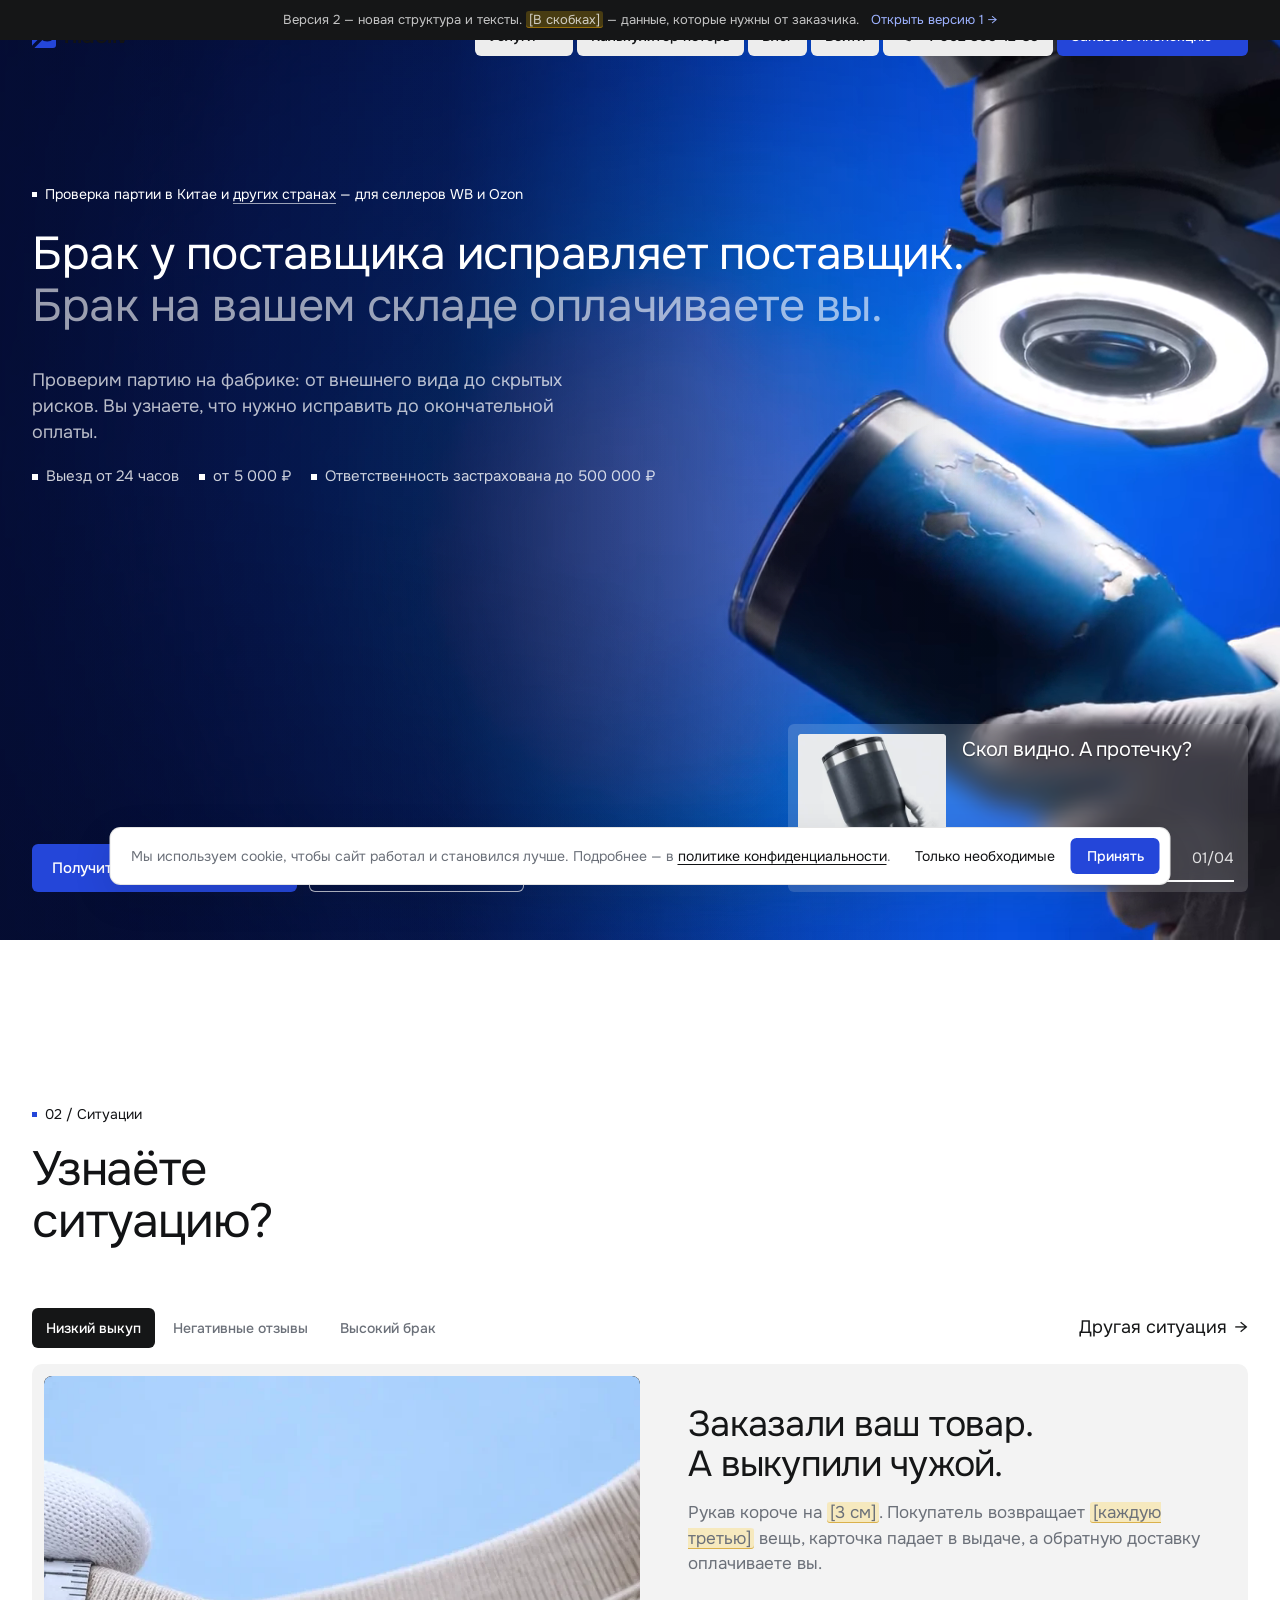
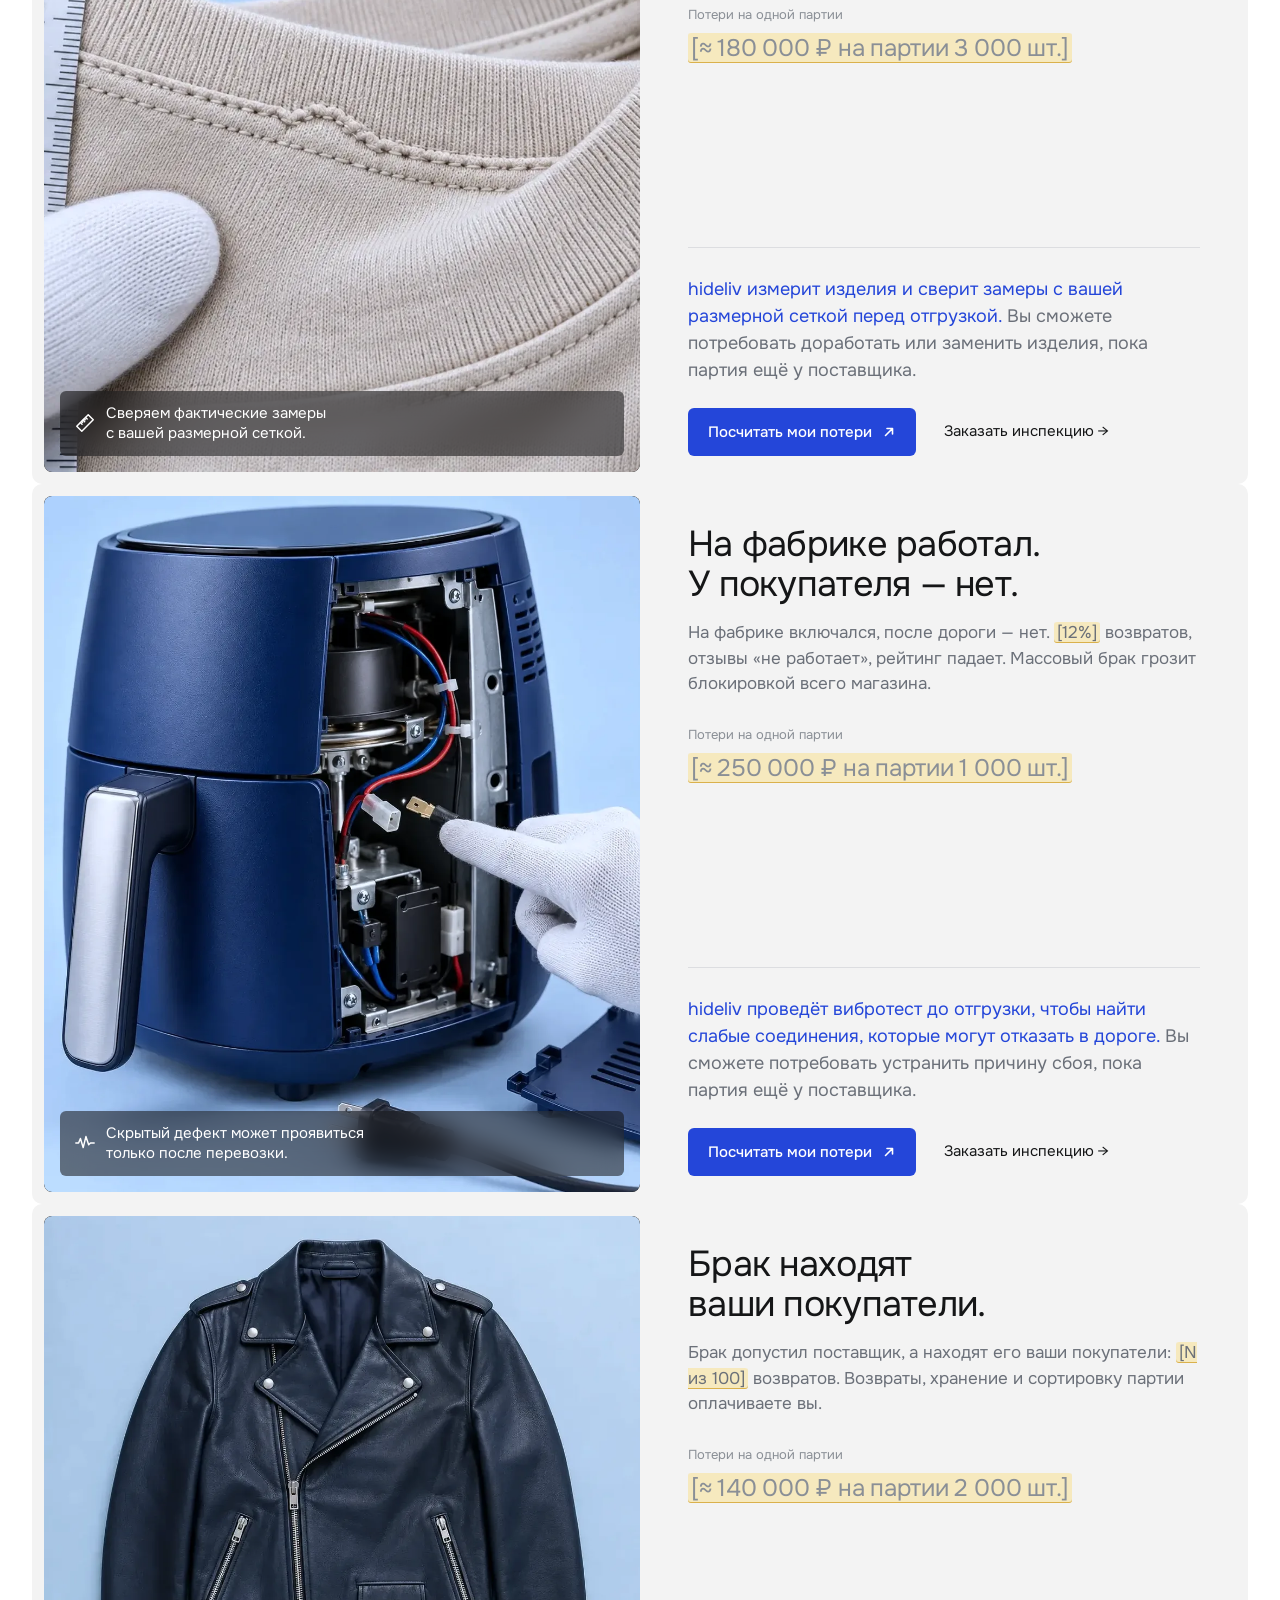
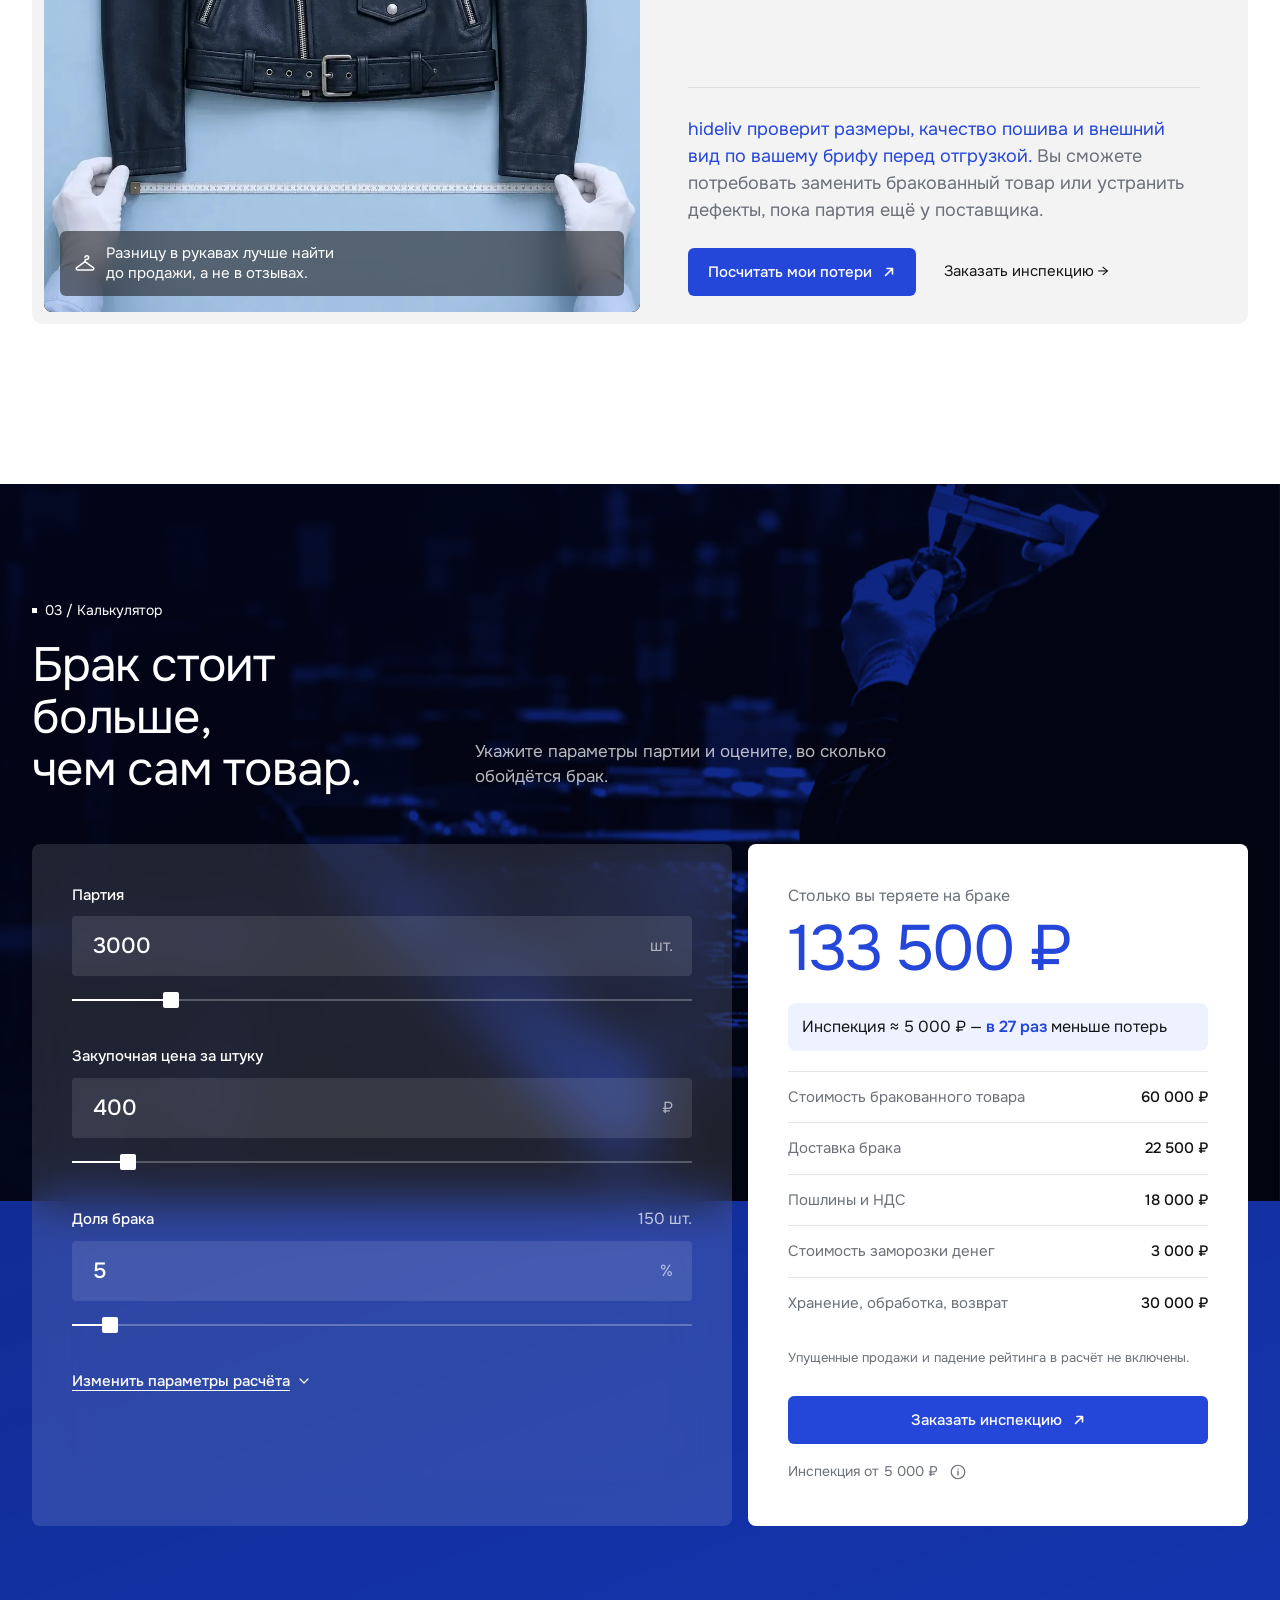
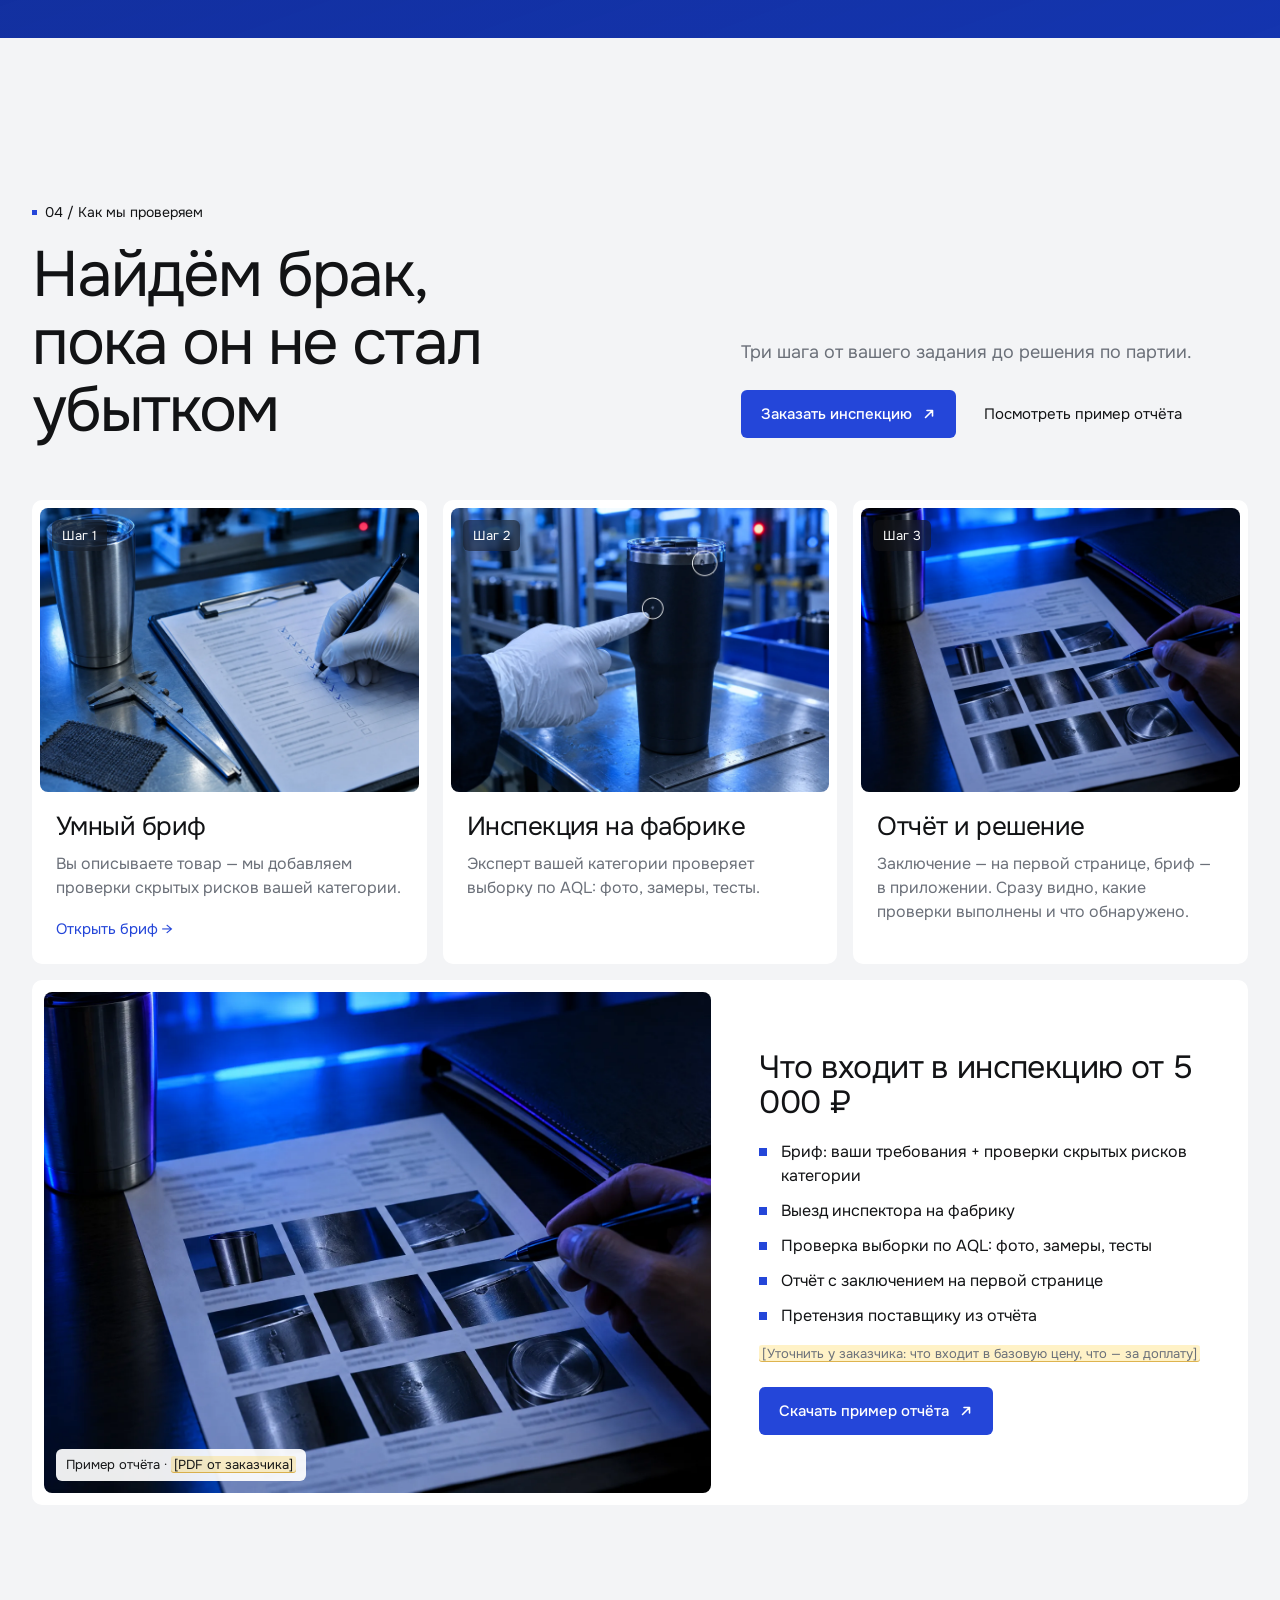
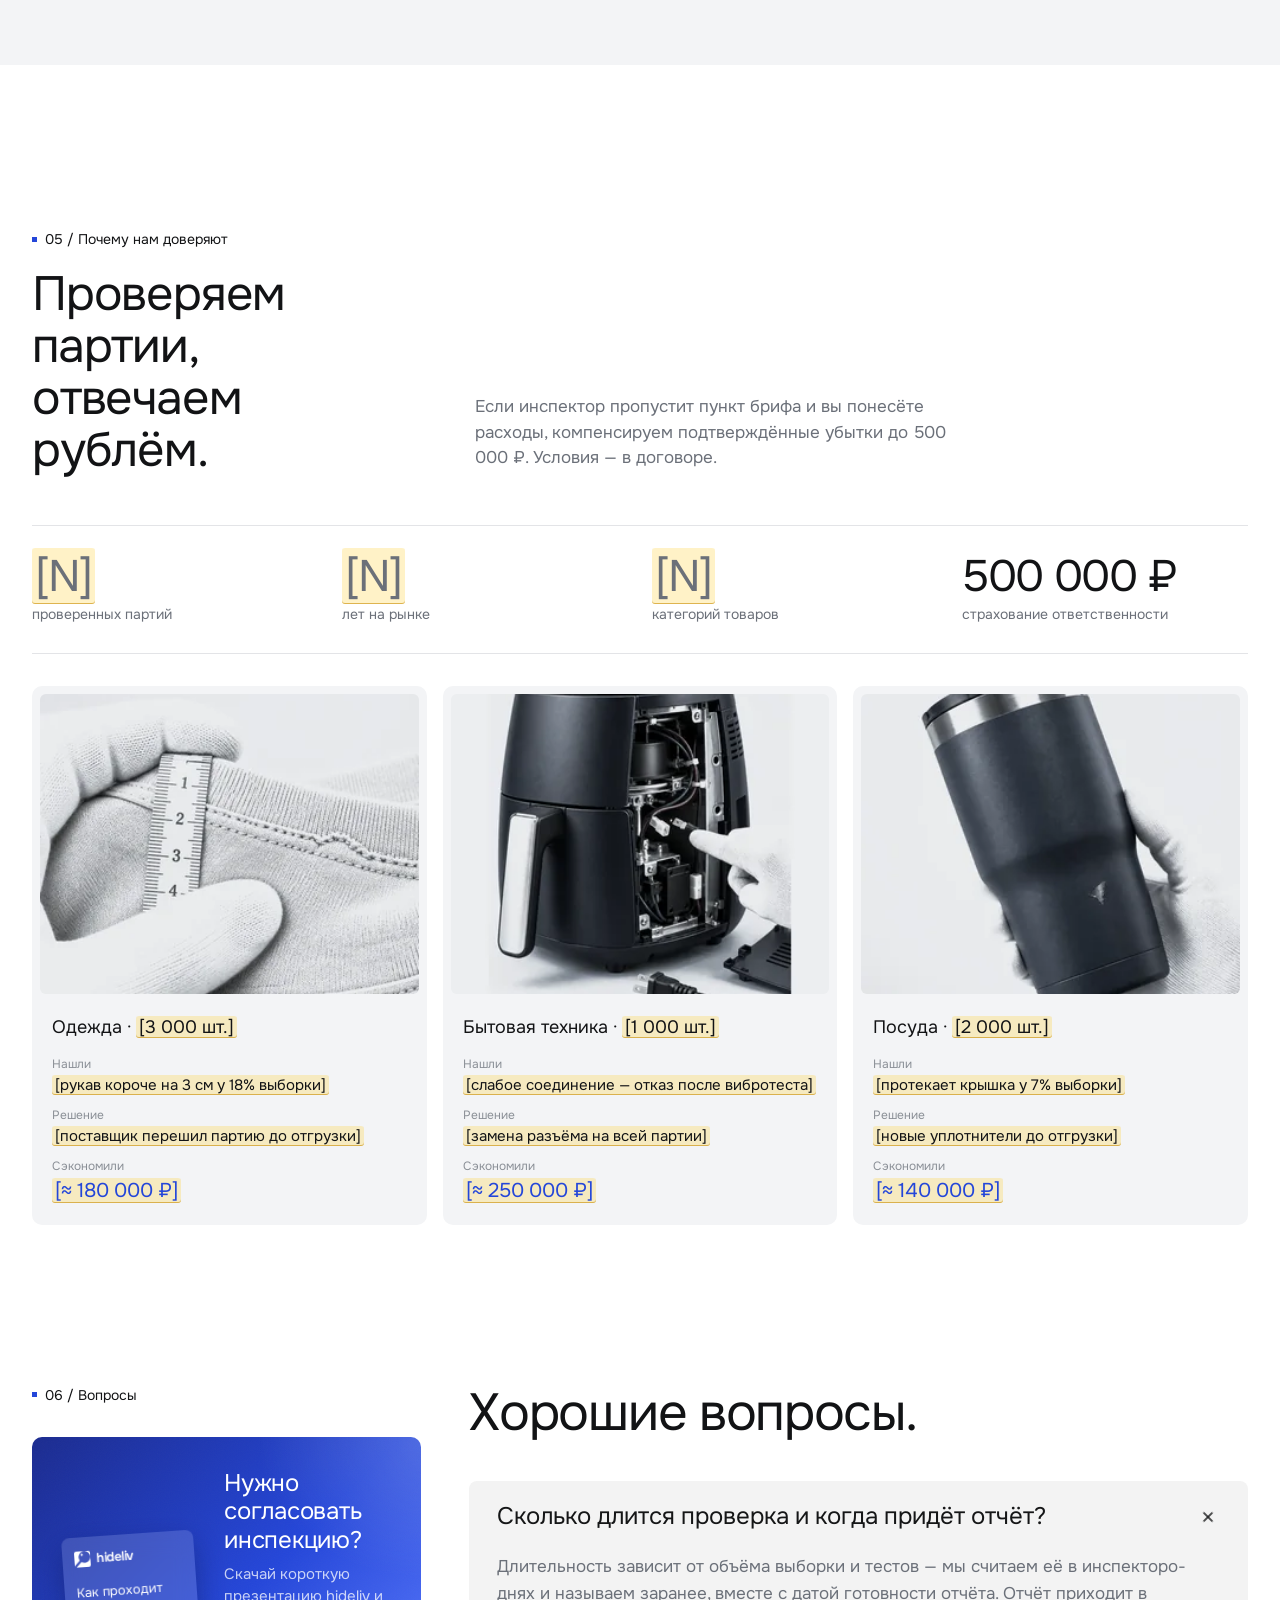
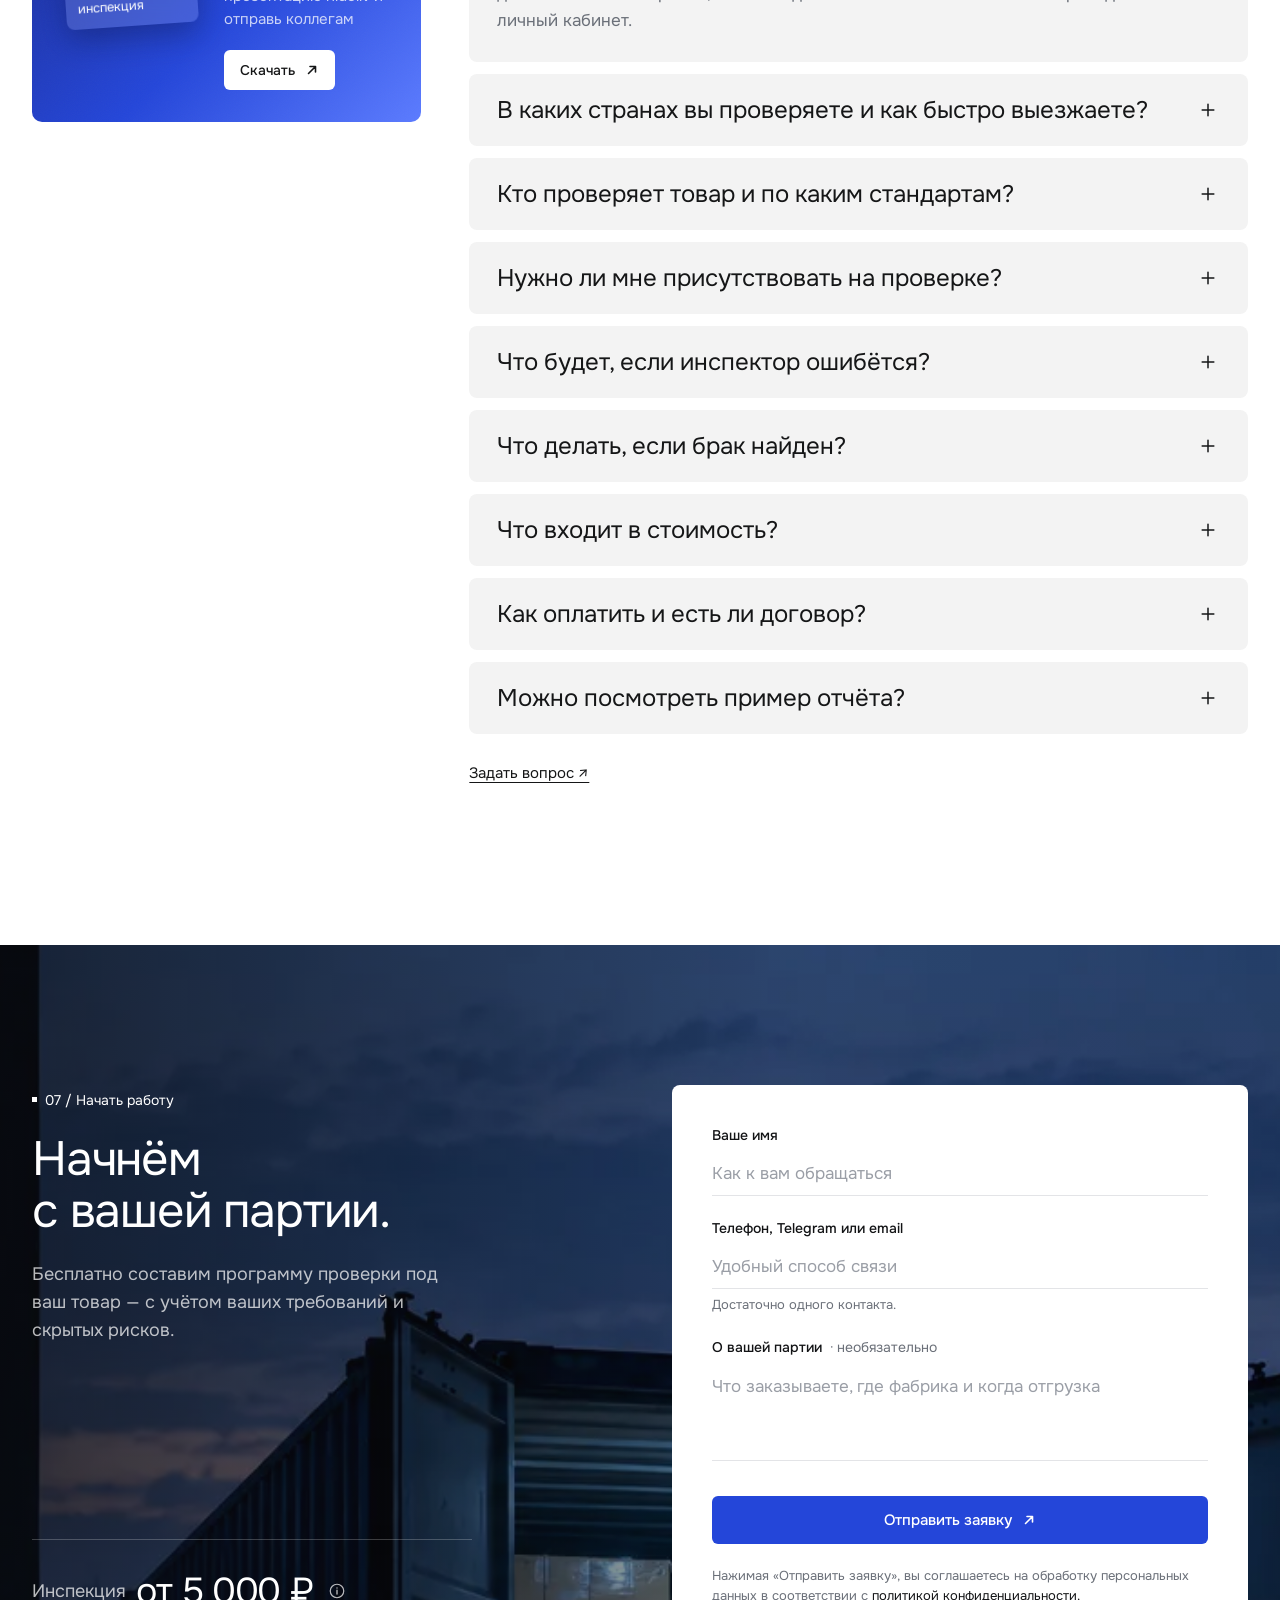
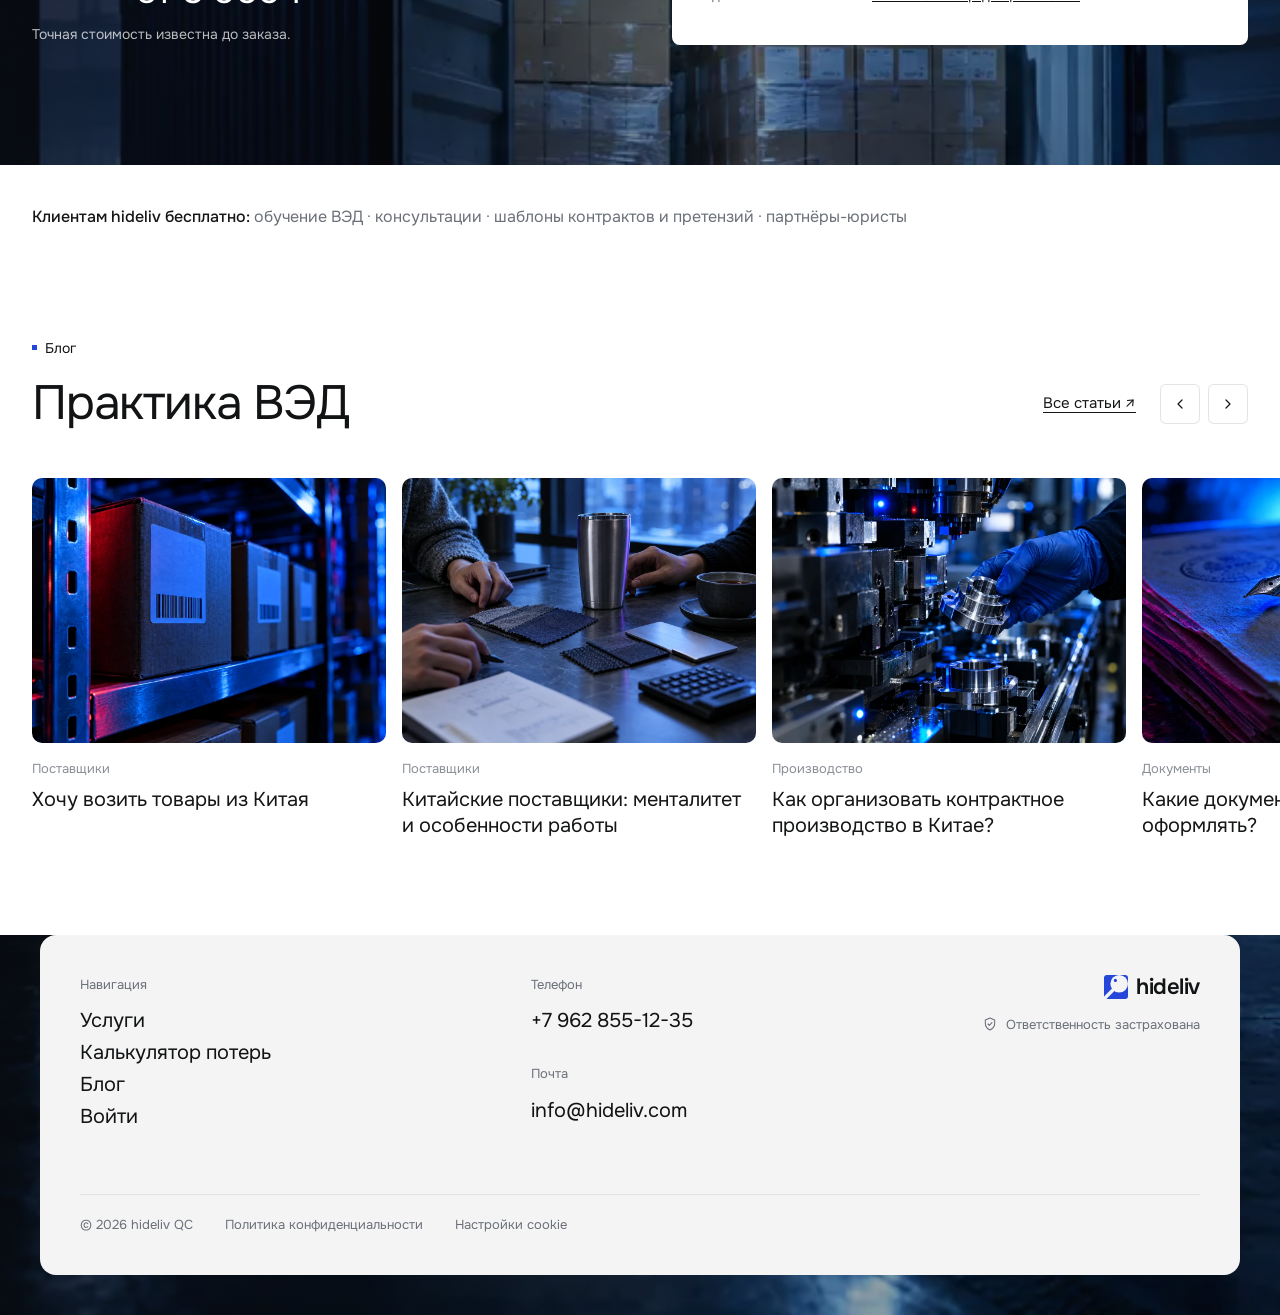
==== v2.html @ 9edb82df "v2: новая структура и тексты (прототип с заглушками под данные заказчика) Co-Authored-By: Claude Opu" ====
<!doctype html>
<html lang="ru">
<head>
<meta charset="utf-8">
<meta name="viewport" content="width=device-width, initial-scale=1">
<title>v2 · Инспекция товаров в Китае — контроль качества | hideliv qc</title>
<meta name="description" content="Проверим вашу партию у поставщика до отгрузки: качество товаров, фото и отчёт о результатах инспекции. Бесплатно составим программу проверки под ваш товар.">
<link rel="canonical" href="https://hideliv.com/qc">
<meta property="og:url" content="https://hideliv.com/qc">
<meta property="og:type" content="website">
<meta property="og:locale" content="ru_RU">
<meta property="og:site_name" content="hideliv qc">
<meta property="og:title" content="Инспекция товаров в Китае — контроль качества | hideliv qc">
<meta property="og:description" content="Проверим вашу партию у поставщика до отгрузки: качество товаров, фото и отчёт о результатах инспекции. Бесплатно составим программу проверки под ваш товар.">
<meta property="og:image" content="https://hideliv.com/qc/assets/img/hero-blue.webp">
<meta property="og:image:width" content="1920">
<meta property="og:image:height" content="1080">
<meta property="og:image:alt" content="Руки в нитриловых перчатках осматривают термостакан под стереомикроскопом с кольцевой подсветкой">
<meta name="robots" content="noindex,nofollow">
<meta name="twitter:card" content="summary_large_image">
<meta name="theme-color" content="#FFFFFF">
<link rel="icon" href="assets/favicon.svg" type="image/svg+xml">
<link rel="preconnect" href="https://fonts.googleapis.com">
<link rel="preconnect" href="https://fonts.gstatic.com" crossorigin>
<link href="https://fonts.googleapis.com/css2?family=Onest:wght@400;500;600;700&display=swap" rel="stylesheet">
<link rel="stylesheet" href="assets/style.css?v=37">
<script type="application/ld+json">
{
 "@context": "https://schema.org",
 "@graph": [
  {
   "@type": "Organization",
   "@id": "https://hideliv.com/#organization",
   "name": "hideliv",
   "url": "https://hideliv.com",
   "logo": "https://hideliv.com/qc/assets/img/logo.png",
   "telephone": "+7 962 855-12-35",
   "email": "info@hideliv.com"
  },
  {
   "@type": "Service",
   "@id": "https://hideliv.com/qc#service",
   "name": "Инспекция товаров в Китае и других странах",
   "serviceType": "Инспекция и контроль качества товаров",
   "url": "https://hideliv.com/qc",
   "provider": {
    "@id": "https://hideliv.com/#organization"
   },
   "areaServed": [
    {
     "@type": "Country",
     "name": "Китай"
    },
    {
     "@type": "Country",
     "name": "Индия"
    },
    {
     "@type": "Country",
     "name": "Таиланд"
    },
    {
     "@type": "Country",
     "name": "Вьетнам"
    },
    {
     "@type": "Country",
     "name": "Турция"
    },
    {
     "@type": "Country",
     "name": "Пакистан"
    },
    {
     "@type": "Country",
     "name": "Бангладеш"
    },
    {
     "@type": "Country",
     "name": "Узбекистан"
    },
    {
     "@type": "Country",
     "name": "Киргизия"
    },
    {
     "@type": "Country",
     "name": "Казахстан"
    },
    {
     "@type": "Country",
     "name": "Россия"
    },
    {
     "@type": "Country",
     "name": "Беларусь"
    }
   ],
   "offers": {
    "@type": "Offer",
    "price": "5000",
    "priceCurrency": "RUB",
    "description": "Инспекция от 5 000 ₽",
    "priceSpecification": {
     "@type": "PriceSpecification",
     "minPrice": 5000,
     "priceCurrency": "RUB"
    }
   },
   "hasOfferCatalog": {
    "@type": "OfferCatalog",
    "name": "Проверки по ситуациям",
    "itemListElement": [
     {
      "@type": "Offer",
      "itemOffered": {
       "@type": "Service",
       "name": "Проверка размеров одежды"
      }
     },
     {
      "@type": "Offer",
      "itemOffered": {
       "@type": "Service",
       "name": "Вибротест электроники"
      }
     },
     {
      "@type": "Offer",
      "itemOffered": {
       "@type": "Service",
       "name": "Проверка качества пошива и внешнего вида"
      }
     }
    ]
   }
  },
  {
   "@type": "FAQPage",
   "@id": "https://hideliv.com/qc#faq",
   "mainEntity": [
    {
     "@type": "Question",
     "name": "Сколько длится проверка и когда придёт отчёт?",
     "acceptedAnswer": {
      "@type": "Answer",
      "text": "Длительность зависит от объёма выборки и тестов — мы считаем её в инспекторо-днях и называем заранее, вместе с датой готовности отчёта. Отчёт приходит в личный кабинет."
     }
    },
    {
     "@type": "Question",
     "name": "В каких странах вы проверяете и как быстро выезжаете?",
     "acceptedAnswer": {
      "@type": "Answer",
      "text": "Китай, Индия, Таиланд и Вьетнам — выезд от 24 часов после заявки. Турция, Пакистан, Бангладеш, Узбекистан, Киргизия, Казахстан, Россия и Беларусь — от 72 часов. Более ранний выезд — по согласованию, другие страны — по запросу."
     }
    },
    {
     "@type": "Question",
     "name": "Кто проверяет товар и по каким стандартам?",
     "acceptedAnswer": {
      "@type": "Answer",
      "text": "Инспектор hideliv с опытом в вашей категории товара. Выборку считаем по ISO 2859-1 или ANSI/ASQ Z1.4 с согласованными уровнями AQL, а проверки берём из брифа, который составляем вместе с вами."
     }
    },
    {
     "@type": "Question",
     "name": "Нужно ли мне присутствовать на проверке?",
     "acceptedAnswer": {
      "@type": "Answer",
      "text": "Нет. Инспектор работает на фабрике от вашего имени, а вы получаете фото, замеры, результаты тестов и заключение в личном кабинете."
     }
    },
    {
     "@type": "Question",
     "name": "Что будет, если инспектор ошибётся?",
     "acceptedAnswer": {
      "@type": "Answer",
      "text": "Наша ответственность застрахована. Если инспектор пропустит пункт брифа и вы понесёте расходы, компенсируем подтверждённые убытки до 500 000 ₽. Условия — в договоре."
     }
    },
    {
     "@type": "Question",
     "name": "Что делать, если брак найден?",
     "acceptedAnswer": {
      "@type": "Answer",
      "text": "Сформировать претензию поставщику прямо из отчёта в личном кабинете и потребовать исправления до оплаты остатка. Если поставщик не идёт навстречу, порекомендуем представителя на фабрике или юриста."
     }
    }
   ]
  },
  {
   "@type": "BreadcrumbList",
   "itemListElement": [
    {
     "@type": "ListItem",
     "position": 1,
     "name": "Главная",
     "item": "https://hideliv.com/"
    },
    {
     "@type": "ListItem",
     "position": 2,
     "name": "Контроль качества",
     "item": "https://hideliv.com/qc"
    }
   ]
  }
 ]
}
</script>
<style>
.v2-bar{position:relative;z-index:60;padding:10px var(--gutter);background:#151617;color:rgba(255,255,255,.75);font-size:13px;text-align:center}
.v2-bar a{color:#9DB2FF;text-decoration:none;margin-left:8px;white-space:nowrap}
.ph{font-size:inherit!important;line-height:inherit;background:rgba(255,196,0,.22);box-shadow:inset 0 -1px 0 rgba(200,140,0,.6);border-radius:3px;padding:0 3px;color:inherit}
.hero-facts{display:flex;flex-wrap:wrap;gap:8px 20px;margin-top:20px;font-size:15px;color:rgba(255,255,255,.8)}
.hero-facts li{display:flex;align-items:center;gap:8px}
.hero-facts li::before{content:"";width:6px;height:6px;background:#fff}
.case-loss{display:flex;flex-direction:column;gap:6px;margin-bottom:8px}
.case-loss span{font-size:13px;color:#8A8F96}
.case-loss b{font-size:24px;font-weight:400;letter-spacing:-.01em;color:#C8322B}
.roi{margin:8px 0 4px;padding:12px 14px;border-radius:8px;background:#EEF2FF;font-size:16px;color:#151617}
.roi b{color:#2446D9;font-weight:600}
.report{display:grid;grid-template-columns:minmax(0,7fr) minmax(0,5fr);gap:48px;align-items:center;margin-top:16px;padding:12px;border-radius:10px;background:#fff}
.report-media{position:relative;aspect-ratio:4/3;border-radius:8px;overflow:hidden;background:#111}
.report-media img{width:100%;height:100%;object-fit:cover}
.report-media figcaption{position:absolute;left:12px;bottom:12px;padding:6px 10px;border-radius:6px;background:rgba(255,255,255,.92);font-size:13px;color:#151617}
.report-text{padding:24px 24px 24px 0}
.report-text h3{font-size:32px;line-height:1.1;font-weight:400;letter-spacing:-.02em;margin-bottom:20px}
.report-list{display:flex;flex-direction:column;gap:12px;margin-bottom:16px}
.report-list li{position:relative;padding-left:22px;font-size:16px;line-height:1.45}
.report-list li::before{content:"";position:absolute;left:0;top:8px;width:8px;height:8px;background:#2446D9}
.report-note{font-size:13px;color:#6B7079;margin-bottom:24px}
.trust-stats{display:grid;grid-template-columns:repeat(4,minmax(0,1fr));gap:24px;padding:28px 0;border-top:1px solid var(--line);border-bottom:1px solid var(--line);margin-bottom:32px}
.trust-stats div{display:flex;flex-direction:column;gap:6px}
.trust-stats b{font-size:44px;line-height:1;font-weight:400;letter-spacing:-.03em}
.trust-stats span{font-size:14px;color:#6B7079}
.trust-cases{display:grid;grid-template-columns:repeat(3,minmax(0,1fr));gap:16px}
.tcase{display:flex;flex-direction:column;gap:16px;padding:8px;border-radius:10px;background:#F3F4F6}
.tcase img{width:100%;aspect-ratio:16/10;object-fit:cover;border-radius:6px}
.tcase>div{padding:4px 12px 12px}
.tcase-prod{font-size:18px;margin-bottom:14px}
.tcase dl{display:flex;flex-direction:column;gap:10px}
.tcase dt{font-size:12px;color:#8A8F96;margin-bottom:2px}
.tcase dd{margin:0;font-size:15px;line-height:1.4}
.tcase dd.save{font-size:20px;color:#2446D9}
.ved-line{position:relative;z-index:1;padding:40px 0;background:#fff}
.start-wrap #screen-blog{position:relative;z-index:1;background:#fff;padding-top:64px;padding-bottom:96px}
.ved-line p{font-size:16px;color:#6B7079}
.ved-line strong{color:#151617;font-weight:500}
@media (max-width:960px){
  .report{grid-template-columns:1fr;gap:16px}
  .report-text{padding:4px 8px 12px}
  .report-text h3{font-size:24px}
  .trust-stats{grid-template-columns:repeat(2,minmax(0,1fr));gap:20px 16px}
  .trust-stats b{font-size:32px}
  .trust-cases{grid-template-columns:1fr}
  .tcase{flex-direction:row;align-items:flex-start}
  .tcase img{width:96px;aspect-ratio:1/1;flex:none}
  .tcase>div{padding:4px 4px 4px 0}
  .tcase-prod{font-size:16px;margin-bottom:10px}
  .hero-facts{font-size:13px;gap:6px 14px}
  .case-loss b{font-size:20px}
}
</style>
</head>
<body data-hero="blue">
<a class="skip" href="#main">К содержанию</a>

<svg width="0" height="0" style="position:absolute" aria-hidden="true">
  <symbol id="i-arrow" viewBox="0 0 24 24"><path d="M7 17 17 7M9 7h8v8" fill="none" stroke="currentColor" stroke-width="1.8" stroke-linecap="round" stroke-linejoin="round"/></symbol>
  <symbol id="i-right" viewBox="0 0 24 24"><path d="M4 12h15m-5-5 5 5-5 5" fill="none" stroke="currentColor" stroke-width="1.8" stroke-linecap="round" stroke-linejoin="round"/></symbol>
  <symbol id="i-chev" viewBox="0 0 24 24"><path d="m6 9 6 6 6-6" fill="none" stroke="currentColor" stroke-width="1.8" stroke-linecap="round" stroke-linejoin="round"/></symbol>
  <symbol id="i-prev" viewBox="0 0 24 24"><path d="m15 6-6 6 6 6" fill="none" stroke="currentColor" stroke-width="1.8" stroke-linecap="round" stroke-linejoin="round"/></symbol>
  <symbol id="i-next" viewBox="0 0 24 24"><path d="m9 6 6 6-6 6" fill="none" stroke="currentColor" stroke-width="1.8" stroke-linecap="round" stroke-linejoin="round"/></symbol>
  <symbol id="i-plus" viewBox="0 0 24 24"><path d="M12 5v14M5 12h14" fill="none" stroke="currentColor" stroke-width="1.8" stroke-linecap="round"/></symbol>
  <symbol id="i-close" viewBox="0 0 24 24"><path d="M6 6l12 12M18 6 6 18" fill="none" stroke="currentColor" stroke-width="1.8" stroke-linecap="round"/></symbol>
  <symbol id="i-down" viewBox="0 0 24 24"><path d="M12 4v11m-5-5 5 5 5-5M5 20h14" fill="none" stroke="currentColor" stroke-width="1.8" stroke-linecap="round" stroke-linejoin="round"/></symbol>
  <symbol id="i-shield" viewBox="0 0 24 24"><path d="M12 3 5 6v5c0 4.5 3 8.3 7 10 4-1.7 7-5.5 7-10V6l-7-3Z" fill="none" stroke="currentColor" stroke-width="1.6" stroke-linejoin="round"/><path d="m9 12 2 2 4-4" fill="none" stroke="currentColor" stroke-width="1.6" stroke-linecap="round" stroke-linejoin="round"/></symbol>
  <symbol id="i-info" viewBox="0 0 24 24"><circle cx="12" cy="12" r="9" fill="none" stroke="currentColor" stroke-width="1.6"/><path d="M12 11v5M12 8h.01" fill="none" stroke="currentColor" stroke-width="1.8" stroke-linecap="round"/></symbol>
  <symbol id="i-check" viewBox="0 0 24 24"><path d="m5 12.5 4.5 4.5L19 7.5" fill="none" stroke="currentColor" stroke-width="2" stroke-linecap="round" stroke-linejoin="round"/></symbol>
  <symbol id="i-phone" viewBox="0 0 24 24"><path d="M6.6 3.5 9 3l1.7 4-1.9 1.4a12 12 0 0 0 6.8 6.8L17 13.3l4 1.7-.5 2.4a2 2 0 0 1-2 1.6A15.5 15.5 0 0 1 5 5.5a2 2 0 0 1 1.6-2Z" fill="none" stroke="currentColor" stroke-width="1.6" stroke-linejoin="round"/></symbol>
  <symbol id="i-menu" viewBox="0 0 24 24"><path d="M4 8h16M4 16h16" fill="none" stroke="currentColor" stroke-width="1.8" stroke-linecap="round"/></symbol>
</svg>

<div class="v2-bar">Версия 2 — новая структура и тексты. <span class="ph">[В скобках]</span> — данные, которые нужны от заказчика. <a href="./">Открыть версию 1 →</a></div>
<header class="header" id="top">
  <div class="header-row">
    <div class="seg-brand">
      <a class="logo" href="#main" aria-label="hideliv QC, в начало"><svg class="logo-mark" viewBox="0 0 24 24" aria-hidden="true"><defs><mask id="lm1" maskUnits="userSpaceOnUse" x="0" y="0" width="24" height="24"><rect width="24" height="24" fill="#fff"/><circle cx="15.2" cy="8.8" r="8.8" fill="#000"/><path d="M16.4 10 14 7.6 -2.2 23.8 .2 26.2Z" fill="#000"/><circle cx="11.4" cy="5.4" r="1.6" fill="#fff"/></mask></defs><rect width="24" height="24" rx="3" fill="currentColor" mask="url(#lm1)"/></svg><span class="logo-word">hideliv</span></a>
    </div>

    <nav class="nav" aria-label="Главная навигация" id="site-navigation">
      <div class="nav-services">
        <button class="seg seg-ghost services-trigger" id="services-trigger" aria-expanded="false" aria-controls="services-panel">Услуги <svg class="ico chev"><use href="#i-chev"/></svg></button>
        <div class="services-panel" id="services-panel" hidden><a class="svc" href="#"><span class="svc-name">Проверка поставщика онлайн</span><i aria-hidden="true"></i></a><a class="svc" href="#"><span class="svc-name">Выездная проверка поставщика</span><i aria-hidden="true"></i></a><a class="svc" href="#"><span class="svc-name">Тестирование образцов на нашем складе</span><i aria-hidden="true"></i></a><a class="svc" href="#"><span class="svc-name">Инспекция во время производства</span><i aria-hidden="true"></i></a><a class="svc" href="#"><span class="svc-name">Контроль производства</span><i aria-hidden="true"></i></a><a class="svc" href="#"><span class="svc-name">Инспекция готового товара<small>Чаще всего заказывают</small></span><i aria-hidden="true"></i></a><a class="svc" href="#"><span class="svc-name">Контроль погрузки</span><i aria-hidden="true"></i></a></div>
      </div>
      <a class="seg seg-ghost" href="#screen-03">Калькулятор потерь</a>
      <a class="seg seg-ghost" href="https://hideliv.com/blog">Блог</a>
      <a class="seg seg-ghost" href="https://app.hideliv.com/login" data-open-dialog="account">Войти</a>
    </nav>

    <a class="seg seg-ghost seg-phone" href="tel:+79628551235"><svg class="ico"><use href="#i-phone"/></svg>+7 962 855-12-35</a>
    <button class="seg seg-dark header-cta" data-lead="inspection">Заказать инспекцию <svg class="ico"><use href="#i-arrow"/></svg></button>
    <button class="seg seg-ghost burger" aria-label="Открыть меню" aria-expanded="false" aria-controls="mobile-menu"><svg class="ico"><use href="#i-menu"/></svg></button>
  </div>

  <div class="mobile-menu" id="mobile-menu" hidden>
    <div class="container">
      <details class="m-services">
        <summary>Услуги <svg class="ico chev"><use href="#i-chev"/></svg></summary>
        <div class="m-svc"><a class="svc" href="#"><span class="svc-name">Проверка поставщика онлайн</span><i aria-hidden="true"></i></a><a class="svc" href="#"><span class="svc-name">Выездная проверка поставщика</span><i aria-hidden="true"></i></a><a class="svc" href="#"><span class="svc-name">Тестирование образцов на нашем складе</span><i aria-hidden="true"></i></a><a class="svc" href="#"><span class="svc-name">Инспекция во время производства</span><i aria-hidden="true"></i></a><a class="svc" href="#"><span class="svc-name">Контроль производства</span><i aria-hidden="true"></i></a><a class="svc" href="#"><span class="svc-name">Инспекция готового товара<small>Чаще всего заказывают</small></span><i aria-hidden="true"></i></a><a class="svc" href="#"><span class="svc-name">Контроль погрузки</span><i aria-hidden="true"></i></a></div>
      </details>
      <a class="m-link" href="#screen-03">Калькулятор потерь</a>
      <a class="m-link" href="https://hideliv.com/blog">Блог</a>
      <a class="m-link" href="https://app.hideliv.com/login" data-open-dialog="account">Войти</a>
      <button class="btn btn-blue btn-block" data-lead="inspection">Заказать инспекцию</button>
    </div>
  </div>
</header>

<main id="main">

<!-- 01 -->
<section class="hero" id="screen-01" data-header="dark" aria-labelledby="page-title">
  <div class="hero-bg" aria-hidden="true">
    <div class="hero-shade"></div>
    <img class="hero-still is-active" src="assets/img/hero-blue.webp" alt="Руки в нитриловых перчатках осматривают термостакан под стереомикроскопом с кольцевой подсветкой" width="1920" height="1080" fetchpriority="high">
    <video class="hero-video" muted loop playsinline preload="none" poster="assets/video/hero-blue-poster.jpg" aria-label="Руки в перчатках поворачивают термостакан под кольцевой подсветкой микроскопа" data-theme="blue">
      <source data-src="assets/video/hero-blue.webm" type="video/webm">
      <source data-src="assets/video/hero-blue.mp4" type="video/mp4">
    </video>
    <video class="hero-video" muted loop playsinline preload="none" poster="assets/video/hero-woman-poster.jpg" aria-label="Инспектор осматривает стальной термостакан под лампой-лупой" data-theme="blue">
      <source data-src="assets/video/hero-woman.webm" type="video/webm">
      <source data-src="assets/video/hero-woman.mp4" type="video/mp4">
    </video>
  </div>
  <div class="container hero-inner">
    <div class="hero-text">
      <h1 class="tag tag-invert" id="page-title" data-reveal><i></i><span>Проверка партии в Китае и <button class="link-dotted" data-open-dialog="countries">других странах</button> — для селлеров WB и Ozon</span></h1>
      <p class="hero-title" id="hero-title" role="presentation" data-reveal style="--d:.06s">Брак у поставщика исправляет поставщик.<br><span class="hero-accent">Брак на вашем складе оплачиваете вы.</span></p>
      <p class="lead" data-reveal style="--d:.12s">Проверим партию на фабрике: от внешнего вида до скрытых рисков. Вы узнаете, что нужно исправить до окончательной оплаты.</p>
      <ul class="hero-facts" data-reveal style="--d:.15s"><li>Выезд от 24 часов</li><li>от 5 000 ₽</li><li>Ответственность застрахована до 500 000 ₽</li></ul>

    </div>
    <div class="hero-bottom">
      <div class="actions hero-actions" data-reveal style="--d:.18s">
        <button class="btn btn-blue" data-lead="inspection">Получить бесплатный бриф</button>
        <button class="btn btn-glass" data-lead="inspection">Заказать инспекцию</button>
      </div>
    <div class="hero-slider" role="region" aria-roledescription="карусель" aria-label="Примеры проверок" data-reveal style="--d:.3s">
      <div class="hs-media">
        <img class="hs-img is-active" src="assets/img/slide-chip.webp" alt="Скол покрытия на термостакане при инспекции партии" width="300" height="300">
        <img class="hs-img" src="assets/img/slide-apparel.webp" alt="Замер ткани сантиметровой лентой при инспекции одежды" width="300" height="300" loading="lazy">
        <img class="hs-img" src="assets/img/slide-airfryer.webp" alt="Проверка аэрогриля перед отгрузкой: скрытый дефект соединения" width="300" height="300" loading="lazy">
        <img class="hs-img" src="assets/img/slide-jacket.webp" alt="Проверка куртки по размерной сетке перед отгрузкой" width="300" height="300" loading="lazy">
      </div>
      <div class="hs-body" aria-live="polite">
        <div class="hs-slide is-active"><p class="hs-title">Скол видно. А протечку?</p><a class="hs-link" href="#screen-04" data-open-dialog="brief-dialog">Что добавим в бриф термостакана ▸</a></div>
        <div class="hs-slide" hidden><p class="hs-title">Заказали ваш товар.<br>А выкупили чужой.</p><a class="hs-link" href="#screen-02" data-goto-case="0" aria-label="Подробнее о ситуации «Низкий выкуп»">Подробнее ▸</a></div>
        <div class="hs-slide" hidden><p class="hs-title">На фабрике работал.<br>У покупателя — нет.</p><a class="hs-link" href="#screen-02" data-goto-case="1" aria-label="Подробнее о ситуации «Негативные отзывы»">Подробнее ▸</a></div>
        <div class="hs-slide" hidden><p class="hs-title">Брак находят<br>ваши покупатели.</p><a class="hs-link" href="#screen-02" data-goto-case="2" aria-label="Подробнее о ситуации «Высокий брак»">Подробнее ▸</a></div>
        <button class="hs-count" type="button" aria-label="Следующий пример"><span data-hs-cur>01</span>/04</button>
        <span class="hs-progress" aria-hidden="true"><i></i></span>
      </div>
    </div>
    </div>
  </div>
</section>

<section class="facts" aria-label="Коротко о hideliv qc" hidden>
  <div class="container">
    <div class="facts-grid" data-reveal>
      <div class="fact"><p class="fact-num"><span data-count="24">24</span><span class="rub"> ч</span></p><p class="fact-cap">Выезд: Китай, Индия, Таиланд и Вьетнам</p></div>
      <div class="fact"><p class="fact-num"><span data-count="72">72</span><span class="rub"> ч</span></p><p class="fact-cap">Выезд: Турция, Пакистан, Бангладеш, Узбекистан, Киргизия, Казахстан, Россия и Беларусь</p></div>
      <div class="fact"><p class="fact-num"><span data-count="500000">500 000</span><span class="rub"> ₽</span></p><p class="fact-cap">Ответственность застрахована</p></div>
      <div class="fact"><p class="fact-num"><span class="rub">от </span><span data-count="5000">5 000</span><span class="rub"> ₽</span></p><p class="fact-cap">Стоимость инспекции</p></div>
    </div>
  </div>
</section>

<!-- 02 -->
<section class="section" id="screen-02" aria-labelledby="stories-title">
  <div class="container">
    <div class="head">
      <div>
        <p class="tag" data-reveal><i></i>02 / Ситуации</p>
        <h2 id="stories-title" data-reveal style="--d:.06s">Узнаёте ситуацию?</h2>
      </div>
      <p class="sr">Любое расхождение с описанием оборачивается отказом, возвратом или плохим отзывом.</p>
    </div>

    <div class="cases-wrap">
    <div class="cases-nav">
      <div class="cases-tabs" role="tablist" aria-label="Выберите свою ситуацию">
        <button class="seg case-tab is-active" type="button" role="tab" id="case-tab-1" data-go="0" aria-controls="case-panel-1" aria-selected="true">Низкий выкуп</button>
        <button class="seg case-tab" type="button" role="tab" id="case-tab-2" data-go="1" aria-controls="case-panel-2" aria-selected="false">Негативные отзывы</button>
        <button class="seg case-tab" type="button" role="tab" id="case-tab-0" data-go="2" aria-controls="case-panel-0" aria-selected="false">Высокий брак</button>
      </div>
      <button class="cases-next" type="button">Другая ситуация <span class="arr" aria-hidden="true">→</span></button>
    </div>

    <div class="cases-stack">
      <article class="case-sheet is-active" id="case-panel-1" data-case="1" data-slug="low-buyout" role="tabpanel" aria-labelledby="case-h-1">
        <div class="case-panel">
          <div class="case-text">
            <h3 id="case-h-1">Заказали ваш товар.<br>А выкупили чужой.</h3>
            <p class="case-story">Рукав короче на <span class="ph">[3 см]</span>. Покупатель возвращает <span class="ph">[каждую третью]</span> вещь, карточка падает в выдаче, а обратную доставку оплачиваете вы.</p>
            <p class="case-loss"><span>Потери на одной партии</span><b><span class="ph">[≈ 180 000 ₽ на партии 3 000 шт.]</span></b></p>
            <p class="case-sol"><span class="accent">hideliv измерит изделия и сверит замеры с вашей размерной сеткой перед отгрузкой.</span> Вы сможете потребовать доработать или заменить изделия, пока партия ещё у поставщика.</p>
            <div class="case-actions">
              <a class="btn btn-blue btn-lg" href="#screen-03" data-calc-link data-defect="10">Посчитать мои потери</a>
              <a class="case-cta-text case-cta" href="#screen-08" data-case-cta="low-buyout" data-case-name="Низкий выкуп" aria-label="Заказать проверку размеров перед отгрузкой">Заказать инспекцию →</a>
            </div>
          </div>
          <figure class="case-media">
            <img src="assets/img/apparel-c.webp" alt="Проверка размеров одежды перед отгрузкой: инспектор сверяет замеры с размерной сеткой" width="1536" height="1024" loading="lazy">
            <figcaption><span class="cap-ico" aria-hidden="true"><svg viewBox="0 0 24 24"><path d="M3 15.5 15.5 3l5.5 5.5L8.5 21Z"/><path d="M7 11.5l1.8 1.8M9.8 8.7l1.8 1.8M12.6 5.9l1.8 1.8M8.4 10.1l1 1M11.2 7.3l1 1"/></svg></span><span>Сверяем фактические замеры<br>с вашей размерной сеткой.</span></figcaption>
          </figure>
        </div>
      </article>
      <article class="case-sheet" id="case-panel-2" data-case="2" data-slug="reviews" role="tabpanel" aria-labelledby="case-h-2">
        <div class="case-panel">
          <div class="case-text">
            <h3 id="case-h-2">На фабрике работал.<br>У покупателя — нет.</h3>
            <p class="case-story">На фабрике включался, после дороги — нет. <span class="ph">[12%]</span> возвратов, отзывы «не работает», рейтинг падает. Массовый брак грозит блокировкой всего магазина.</p>
            <p class="case-loss"><span>Потери на одной партии</span><b><span class="ph">[≈ 250 000 ₽ на партии 1 000 шт.]</span></b></p>
            <p class="case-sol"><span class="accent">hideliv проведёт вибротест до отгрузки, чтобы найти слабые соединения, которые могут отказать в дороге.</span> Вы сможете потребовать устранить причину сбоя, пока партия ещё у поставщика.</p>
            <div class="case-actions">
              <a class="btn btn-blue btn-lg" href="#screen-03" data-calc-link data-defect="5">Посчитать мои потери</a>
              <a class="case-cta-text case-cta" href="#screen-08" data-case-cta="reviews" data-case-name="Негативные отзывы" aria-label="Заказать вибротест до отгрузки">Заказать инспекцию →</a>
            </div>
          </div>
          <figure class="case-media">
            <img src="assets/img/airfryer-c.webp" alt="Вибротест электроники на фабрике в Китае: инспектор находит отсоединённую клемму в аэрогриле" width="1122" height="1402" loading="lazy">
            <figcaption><span class="cap-ico" aria-hidden="true"><svg viewBox="0 0 24 24"><path d="M2 12h3l2-5 3 10 3-12 3 9 2-2h4"/></svg></span><span>Скрытый дефект может проявиться<br>только после перевозки.</span></figcaption>
          </figure>
        </div>
      </article>
      <article class="case-sheet" id="case-panel-0" data-case="0" data-slug="defect" role="tabpanel" aria-labelledby="case-h-0">
        <div class="case-panel">
          <div class="case-text">
            <h3 id="case-h-0">Брак находят<br>ваши покупатели.</h3>
            <p class="case-story">Брак допустил поставщик, а находят его ваши покупатели: <span class="ph">[N из 100]</span> возвратов. Возвраты, хранение и сортировку партии оплачиваете вы.</p>
            <p class="case-loss"><span>Потери на одной партии</span><b><span class="ph">[≈ 140 000 ₽ на партии 2 000 шт.]</span></b></p>
            <p class="case-sol"><span class="accent">hideliv проверит размеры, качество пошива и внешний вид по вашему брифу перед отгрузкой.</span> Вы сможете потребовать заменить бракованный товар или устранить дефекты, пока партия ещё у поставщика.</p>
            <div class="case-actions">
              <a class="btn btn-blue btn-lg" href="#screen-03" data-calc-link data-defect="8">Посчитать мои потери</a>
              <a class="case-cta-text case-cta" href="#screen-08" data-case-cta="defect" data-case-name="Высокий брак" aria-label="Заказать инспекцию партии на брак">Заказать инспекцию →</a>
            </div>
          </div>
          <figure class="case-media">
            <img src="assets/img/jacket-c.webp" alt="Инспекция одежды из Китая: проверка длины рукавов и качества пошива кожаной куртки" width="1122" height="1402" loading="lazy">
            <figcaption><span class="cap-ico" aria-hidden="true"><svg viewBox="0 0 24 24"><path d="M12 6a2 2 0 1 1 2 2c-1 0-2 .8-2 2v.5"/><path d="M12 10.5 3 17a1.5 1.5 0 0 0 .9 2.7h16.2A1.5 1.5 0 0 0 21 17Z"/></svg></span><span>Разницу в рукавах лучше найти<br>до продажи, а не в отзывах.</span></figcaption>
          </figure>
        </div>
      </article>
    </div>
    </div>
  </div>
</section>

<!-- 03 -->
<section class="calc-sec" id="screen-03" data-header="blue" aria-labelledby="loss-title">
  <div class="calc-bg" aria-hidden="true"><img src="assets/img/qc-inspector-dark.webp" alt="" width="1920" height="1086" loading="lazy"></div>
  <div class="container">
    <div class="island">
      <div class="head head-invert">
        <div>
          <p class="tag" data-reveal><i></i>03 / Калькулятор</p>
          <h2 id="loss-title" data-reveal style="--d:.06s">Брак стоит больше,<br>чем сам товар.</h2>
        </div>
        <div class="head-side" data-reveal style="--d:.12s"><p>Укажите параметры партии и оцените, во сколько обойдётся брак.</p></div>
      </div>

      <div class="calc" id="calc">
        <form class="card calc-inputs" novalidate onsubmit="return false" data-reveal style="--d:.08s">
          <div class="field">
            <div class="field-top"><label for="cv-batch">Партия</label></div>
            <div class="input-unit"><input id="cv-batch" name="batch" inputmode="numeric" value="3000" autocomplete="off" aria-describedby="cv-error-batch"><span>шт.</span></div>
            <input class="range" type="range" min="1" max="20000" step="1" value="3000" data-range="batch" aria-label="Партия — ползунок">
            <p class="error" id="cv-error-batch"></p>
          </div>
          <div class="field">
            <div class="field-top"><label for="cv-price">Закупочная цена за штуку</label></div>
            <div class="input-unit"><input id="cv-price" name="price" inputmode="decimal" value="400" autocomplete="off" aria-describedby="cv-error-price"><span>₽</span></div>
            <input class="range" type="range" min="0" max="5000" step="1" value="400" data-range="price" aria-label="Закупочная цена за штуку — ползунок">
            <p class="error" id="cv-error-price"></p>
          </div>
          <div class="field">
            <div class="field-top"><label for="cv-defect">Доля брака</label><span class="muted" data-count>150 шт.</span></div>
            <div class="input-unit"><input id="cv-defect" name="defect" inputmode="decimal" value="5" autocomplete="off" aria-describedby="cv-error-defect"><span>%</span></div>
            <input class="range" type="range" min="0" max="100" step="0.1" value="5" data-range="defect" aria-label="Доля брака — ползунок">
            <p class="error" id="cv-error-defect"></p>
          </div>

          <button class="disclosure" type="button" aria-expanded="false" aria-controls="cv-extras">Изменить параметры расчёта <svg class="ico chev"><use href="#i-chev"/></svg></button>
          <div class="extras" id="cv-extras" hidden>
            <label class="check"><input type="checkbox" data-compensation><span class="box"><svg class="ico"><use href="#i-check"/></svg></span><span>Поставщик полностью компенсирует стоимость бракованного товара</span></label>
            <div class="extras-grid">
              <div class="field">
                <label for="cv-logistics">Доставка до склада</label>
                <div class="input-unit sm"><input id="cv-logistics" name="logistics" inputmode="decimal" value="150" autocomplete="off"><span aria-label="рублей за штуку">₽/шт.</span></div>
                <p class="error" id="cv-error-logistics"></p>
              </div>
              <div class="field">
                <label for="cv-duty">Пошлины и НДС</label>
                <div class="input-unit sm"><input id="cv-duty" name="duty" inputmode="decimal" value="30" autocomplete="off"><span>%</span></div>
                <p class="error" id="cv-error-duty"></p>
              </div>
              <div class="field">
                <label for="cv-handling">Хранение и возврат</label>
                <div class="input-unit sm"><input id="cv-handling" name="handling" inputmode="decimal" value="200" autocomplete="off"><span aria-label="рублей за штуку">₽/шт.</span></div>
                <p class="error" id="cv-error-handling"></p>
              </div>
              <div class="field">
                <label for="cv-months">Деньги заморожены</label>
                <div class="input-unit sm"><input id="cv-months" name="months" inputmode="decimal" value="3" autocomplete="off"><span>мес.</span></div>
                <p class="error" id="cv-error-months"></p>
              </div>
            </div>
            <p class="note">Пошлины и НДС — от закупочной цены.<br>Стоимость заморозки денег считаем по ставке 20% годовых.</p>
          </div>
        </form>

        <div class="card calc-result" aria-live="polite" data-reveal style="--d:.16s">
          <p class="muted">Столько вы теряете на браке</p>
          <p class="total"><span data-output="remaining">133 500</span> ₽</p>
          <p class="roi">Инспекция ≈ 5 000 ₽ — <b data-roi>в 27 раз</b> меньше потерь</p>
          <p class="comp-note" data-compensation-note hidden>Учтена компенсация поставщика: <span data-output="compensation">0 ₽</span></p>
          <p class="invalid" hidden>Уточните значения в полях.</p>
          <dl class="lines">
            <div data-goods-row><dt>Стоимость бракованного товара<span class="sr" data-goods-compensated hidden> — компенсирована поставщиком и исключена из потерь</span></dt><dd data-output="supplier">60 000 ₽</dd></div>
            <div><dt>Доставка брака</dt><dd data-output="delivery">22 500 ₽</dd></div>
            <div><dt>Пошлины и НДС</dt><dd data-output="duties">18 000 ₽</dd></div>
            <div><dt>Стоимость заморозки денег</dt><dd data-output="frozen">3 000 ₽</dd></div>
            <div><dt>Хранение, обработка, возврат</dt><dd data-output="handling">30 000 ₽</dd></div>
          </dl>
          <p class="note">Упущенные продажи и падение рейтинга в расчёт не включены.</p>
          <div class="calc-cta">
            <button class="btn btn-blue btn-block" data-lead="inspection">Заказать инспекцию</button>
            <div class="price-hint">
              <span>Инспекция от 5 000 ₽</span>
              <button class="info" type="button" aria-label="Из чего складывается стоимость" aria-expanded="false" aria-controls="cv-price-note"><svg class="ico"><use href="#i-info"/></svg></button>
              <div class="popover" id="cv-price-note" role="tooltip" hidden>
                <p>Стоимость зависит от товара, объёма партии, специальных тестов, расположения фабрики и срочности выезда.</p>
                <p>Точную стоимость согласуем до заказа.</p>
              </div>
            </div>
          </div>
        </div>
      </div>
    </div>
  </div>
</section>

<!-- 04 -->
<section class="adv-sec" id="screen-04" data-header="light" aria-labelledby="h4-title">
  <div class="container adv-wrap">
    <div class="adv-head">
      <div>
        <p class="tag" data-reveal><i></i>04 / Как мы проверяем</p>
        <h2 id="h4-title" class="adv-title" data-reveal style="--d:.06s">Найдём брак,<br>пока он не стал убытком</h2>
      </div>
      <div class="adv-side" data-reveal style="--d:.12s">
        <p class="adv-intro">Три шага от вашего задания до решения по партии.</p>
        <div class="adv-actions">
          <button class="btn btn-blue" data-lead="inspection">Заказать инспекцию</button>
          <a class="adv-link" href="#report">Посмотреть пример отчёта</a>
        </div>
      </div>
    </div>
    <div class="adv-cards" data-reveal style="--d:.16s">
      <article class="adv-card">
        <figure class="adv-media"><img src="assets/img/rep-1.webp" alt="Инспектор отмечает пункты бумажного брифа на проверку термостакана" width="1600" height="1200" loading="lazy"><span class="adv-step">Шаг 1</span></figure>
        <div class="adv-body"><h3>Умный бриф</h3><p>Вы описываете товар — мы добавляем проверки скрытых рисков вашей категории.</p><a class="adv-more" href="#" data-open-dialog="brief-dialog">Открыть бриф →</a></div>
      </article>
      <article class="adv-card">
        <figure class="adv-media"><img src="assets/img/rep-2.webp" alt="Фото дефекта с фабрики: метки на сколе покрытия и протечке крышки" width="1600" height="1200" loading="lazy"><span class="adv-step">Шаг 2</span></figure>
        <div class="adv-body"><h3>Инспекция на фабрике</h3><p>Эксперт вашей категории проверяет выборку по AQL: фото, замеры, тесты.</p></div>
      </article>
      <article class="adv-card">
        <figure class="adv-media"><img src="assets/img/rep-3.webp" alt="Отчёт об инспекции партии с фото дефектов и заключением" width="1600" height="1200" loading="lazy"><span class="adv-step">Шаг 3</span></figure>
        <div class="adv-body"><h3>Отчёт и решение</h3><p>Заключение — на первой странице, бриф — в приложении. Сразу видно, какие проверки выполнены и что обнаружено.</p></div>
      </article>
    </div>
  
    <div class="report" id="report" data-reveal>
      <figure class="report-media">
        <img src="assets/img/rep-3.webp" alt="Пример отчёта об инспекции партии" width="1600" height="1200" loading="lazy">
        <figcaption>Пример отчёта · <span class="ph">[PDF от заказчика]</span></figcaption>
      </figure>
      <div class="report-text">
        <h3>Что входит в инспекцию от 5 000 ₽</h3>
        <ul class="report-list">
          <li>Бриф: ваши требования + проверки скрытых рисков категории</li>
          <li>Выезд инспектора на фабрику</li>
          <li>Проверка выборки по AQL: фото, замеры, тесты</li>
          <li>Отчёт с заключением на первой странице</li>
          <li>Претензия поставщику из отчёта</li>
        </ul>
        <p class="report-note"><span class="ph">[Уточнить у заказчика: что входит в базовую цену, что — за доплату]</span></p>
        <a class="btn btn-blue" href="#report">Скачать пример отчёта</a>
      </div>
    </div>
  </div>

</section>







<!-- 05 trust -->
<section class="section trust" id="screen-trust" aria-labelledby="trust-title">
  <div class="container">
    <div class="head">
      <div>
        <p class="tag" data-reveal><i></i>05 / Почему нам доверяют</p>
        <h2 id="trust-title" data-reveal style="--d:.06s">Проверяем партии,<br>отвечаем рублём.</h2>
      </div>
      <div class="head-side" data-reveal style="--d:.12s"><p>Если инспектор пропустит пункт брифа и вы понесёте расходы, компенсируем подтверждённые убытки до 500 000 ₽. Условия — в договоре.</p></div>
    </div>
    <div class="trust-stats" data-reveal>
      <div><b><span class="ph">[N]</span></b><span>проверенных партий</span></div>
      <div><b><span class="ph">[N]</span></b><span>лет на рынке</span></div>
      <div><b><span class="ph">[N]</span></b><span>категорий товаров</span></div>
      <div><b>500 000 ₽</b><span>страхование ответственности</span></div>
    </div>
    <div class="trust-cases">
      <article class="tcase" data-reveal>
        <img src="assets/img/slide-apparel.webp" alt="" width="300" height="300" loading="lazy">
        <div><p class="tcase-prod">Одежда · <span class="ph">[3 000 шт.]</span></p>
        <dl><div><dt>Нашли</dt><dd><span class="ph">[рукав короче на 3 см у 18% выборки]</span></dd></div><div><dt>Решение</dt><dd><span class="ph">[поставщик перешил партию до отгрузки]</span></dd></div><div><dt>Сэкономили</dt><dd class="save"><span class="ph">[≈ 180 000 ₽]</span></dd></div></dl></div>
      </article>
      <article class="tcase" data-reveal style="--d:.08s">
        <img src="assets/img/slide-airfryer.webp" alt="" width="300" height="300" loading="lazy">
        <div><p class="tcase-prod">Бытовая техника · <span class="ph">[1 000 шт.]</span></p>
        <dl><div><dt>Нашли</dt><dd><span class="ph">[слабое соединение — отказ после вибротеста]</span></dd></div><div><dt>Решение</dt><dd><span class="ph">[замена разъёма на всей партии]</span></dd></div><div><dt>Сэкономили</dt><dd class="save"><span class="ph">[≈ 250 000 ₽]</span></dd></div></dl></div>
      </article>
      <article class="tcase" data-reveal style="--d:.16s">
        <img src="assets/img/slide-chip.webp" alt="" width="300" height="300" loading="lazy">
        <div><p class="tcase-prod">Посуда · <span class="ph">[2 000 шт.]</span></p>
        <dl><div><dt>Нашли</dt><dd><span class="ph">[протекает крышка у 7% выборки]</span></dd></div><div><dt>Решение</dt><dd><span class="ph">[новые уплотнители до отгрузки]</span></dd></div><div><dt>Сэкономили</dt><dd class="save"><span class="ph">[≈ 140 000 ₽]</span></dd></div></dl></div>
      </article>
    </div>
  </div>
</section>

<!-- 07 -->
<section class="section" id="screen-faq" aria-labelledby="q7-title">
  <div class="container faq-grid">
    <div class="faq-side">
      <p class="tag" data-reveal><i></i>06 / Вопросы</p>
      <aside class="share" aria-label="Презентация для коллег" data-reveal style="--d:.12s">
        <div class="share-cover" aria-hidden="true"><span class="share-logo"><svg class="logo-mark" viewBox="0 0 24 24" aria-hidden="true"><defs><mask id="lm9" maskUnits="userSpaceOnUse" x="0" y="0" width="24" height="24"><rect width="24" height="24" fill="#fff"/><circle cx="15.2" cy="8.8" r="8.8" fill="#000"/><path d="M16.4 10 14 7.6 -2.2 23.8 .2 26.2Z" fill="#000"/><circle cx="11.4" cy="5.4" r="1.6" fill="#fff"/></mask></defs><rect width="24" height="24" rx="3" fill="currentColor" mask="url(#lm9)"/></svg><span>hideliv</span></span><b>Как проходит инспекция</b></div>
        <div class="share-text">
          <h3>Нужно согласовать инспекцию?</h3>
          <p>Скачай короткую презентацию hideliv и отправь коллегам</p>
          <a class="btn btn-white btn-sm" href="#" data-placeholder>Скачать</a>
        </div>
      </aside>
    </div>
    <div class="faq-main">
      <h2 id="q7-title" class="faq-title" data-reveal style="--d:.06s">Хорошие вопросы.</h2>
    <div class="faq">
      <div class="faq-item is-open" data-reveal>
        <button class="faq-q" aria-expanded="true" aria-controls="q7-answer-1" id="q7-question-1"><span>Сколько длится проверка и когда придёт отчёт?</span><i><svg class="ico"><use href="#i-plus"/></svg></i></button>
        <div class="faq-a" id="q7-answer-1" role="region" aria-labelledby="q7-question-1"><div><p>Длительность зависит от объёма выборки и тестов — мы считаем её в инспекторо-днях и называем заранее, вместе с датой готовности отчёта. Отчёт приходит в личный кабинет.</p></div></div>
      </div>
      <div class="faq-item" data-reveal style="--d:.04s">
        <button class="faq-q" aria-expanded="false" aria-controls="q7-answer-2" id="q7-question-2"><span>В каких странах вы проверяете и как быстро выезжаете?</span><i><svg class="ico"><use href="#i-plus"/></svg></i></button>
        <div class="faq-a" id="q7-answer-2" role="region" aria-labelledby="q7-question-2"><div><p>Китай, Индия, Таиланд и Вьетнам — выезд от 24 часов после заявки. Турция, Пакистан, Бангладеш, Узбекистан, Киргизия, Казахстан, Россия и Беларусь — от 72 часов. Более ранний выезд — по согласованию, другие страны — по запросу.</p></div></div>
      </div>
      <div class="faq-item" data-reveal style="--d:.08s">
        <button class="faq-q" aria-expanded="false" aria-controls="q7-answer-3" id="q7-question-3"><span>Кто проверяет товар и по каким стандартам?</span><i><svg class="ico"><use href="#i-plus"/></svg></i></button>
        <div class="faq-a" id="q7-answer-3" role="region" aria-labelledby="q7-question-3"><div><p>Инспектор hideliv с опытом в вашей категории товара. Выборку считаем по ISO 2859-1 или ANSI/ASQ Z1.4 с согласованными уровнями AQL, а проверки берём из брифа, который составляем вместе с вами.</p></div></div>
      </div>
      <div class="faq-item" data-reveal style="--d:.12s">
        <button class="faq-q" aria-expanded="false" aria-controls="q7-answer-4" id="q7-question-4"><span>Нужно ли мне присутствовать на проверке?</span><i><svg class="ico"><use href="#i-plus"/></svg></i></button>
        <div class="faq-a" id="q7-answer-4" role="region" aria-labelledby="q7-question-4"><div><p>Нет. Инспектор работает на фабрике от вашего имени, а вы получаете фото, замеры, результаты тестов и заключение в личном кабинете.</p></div></div>
      </div>
      <div class="faq-item" data-reveal style="--d:.16s">
        <button class="faq-q" aria-expanded="false" aria-controls="q7-answer-5" id="q7-question-5"><span>Что будет, если инспектор ошибётся?</span><i><svg class="ico"><use href="#i-plus"/></svg></i></button>
        <div class="faq-a" id="q7-answer-5" role="region" aria-labelledby="q7-question-5"><div><p>Наша ответственность застрахована. Если инспектор пропустит пункт брифа и вы понесёте расходы, компенсируем подтверждённые убытки до 500 000 ₽. Условия — в договоре.</p></div></div>
      </div>
      <div class="faq-item" data-reveal style="--d:.2s">
        <button class="faq-q" aria-expanded="false" aria-controls="q7-answer-6" id="q7-question-6"><span>Что делать, если брак найден?</span><i><svg class="ico"><use href="#i-plus"/></svg></i></button>
        <div class="faq-a" id="q7-answer-6" role="region" aria-labelledby="q7-question-6"><div><p>Сформировать претензию поставщику прямо из отчёта в личном кабинете и потребовать исправления до оплаты остатка. Если поставщик не идёт навстречу, порекомендуем представителя на фабрике или юриста.</p></div></div>
      </div>
      
      <div class="faq-item" data-reveal>
        <button class="faq-q" aria-expanded="false" aria-controls="q7-answer-11" id="q7-question-11"><span>Что входит в стоимость?</span><i><svg class="ico"><use href="#i-plus"/></svg></i></button>
        <div class="faq-a" id="q7-answer-11" role="region" aria-labelledby="q7-question-11"><div><p>Бриф, выезд инспектора, проверка выборки по AQL с фото, замерами и тестами, отчёт с заключением. <span class="ph">[Что входит в базовую цену и что — за доплату]</span></p></div></div>
      </div>
      <div class="faq-item" data-reveal>
        <button class="faq-q" aria-expanded="false" aria-controls="q7-answer-12" id="q7-question-12"><span>Как оплатить и есть ли договор?</span><i><svg class="ico"><use href="#i-plus"/></svg></i></button>
        <div class="faq-a" id="q7-answer-12" role="region" aria-labelledby="q7-question-12"><div><p><span class="ph">[Способы оплаты, предоплата / постоплата, договор с юрлицом или ИП]</span></p></div></div>
      </div>
      <div class="faq-item" data-reveal>
        <button class="faq-q" aria-expanded="false" aria-controls="q7-answer-13" id="q7-question-13"><span>Можно посмотреть пример отчёта?</span><i><svg class="ico"><use href="#i-plus"/></svg></i></button>
        <div class="faq-a" id="q7-answer-13" role="region" aria-labelledby="q7-question-13"><div><p>Да — <a href="#report">пример отчёта</a> выше на странице. <span class="ph">[PDF от заказчика]</span></p></div></div>
      </div>
    </div>
      <button class="faq-ask link-u" type="button" data-lead="consultation" data-reveal>Задать вопрос ↗</button>
    </div>
  </div>
</section>

<!-- 08 -->
<div class="start-wrap" data-header="dark">
<div class="start-bg" aria-hidden="true"><img src="assets/img/container-loading-dark.webp" alt="" width="1920" height="1086" loading="lazy"></div>
<section class="start-sec" id="screen-08" aria-labelledby="nf-title">
  <div class="container">
    <div class="island-form">
      <div class="start-text">
        <div>
          <p class="tag" data-reveal><i></i>07 / Начать работу</p>
          <h2 id="nf-title" data-reveal style="--d:.06s">Начнём<br>с вашей партии.</h2>
          <p class="lead" data-reveal style="--d:.12s">Бесплатно составим программу проверки под ваш товар — с учётом ваших требований и скрытых рисков.</p>
        </div>
        <div class="start-price" data-reveal style="--d:.16s">
          <p class="price-line"><span>Инспекция</span> <strong>от 5 000 ₽</strong>
            <button class="info" type="button" aria-label="Из чего складывается стоимость" aria-expanded="false" aria-controls="nf-price-note"><svg class="ico"><use href="#i-info"/></svg></button>
          </p>
          <div class="popover" id="nf-price-note" role="tooltip" hidden><p>Стоимость зависит от категории товара, объёма партии, количества специальных тестов, расположения фабрики и срочности выезда.</p></div>
          <p class="sub">Точная стоимость известна до заказа.</p>
        </div>
      </div>

      <div class="start-form" data-reveal style="--d:.12s">
        <form class="lead-form" aria-label="Заявка на инспекцию" novalidate>
          <div class="f">
            <label for="closing-name">Ваше имя</label>
            <input id="closing-name" name="name" placeholder="Как к вам обращаться" autocomplete="name">
            <p class="f-error" data-error="name"></p>
          </div>
          <div class="f">
            <label for="closing-contact">Телефон, Telegram или email</label>
            <input id="closing-contact" name="contact" placeholder="Удобный способ связи" autocomplete="email">
            <p class="f-hint">Достаточно одного контакта.</p>
            <p class="f-error" data-error="contact"></p>
          </div>
          <div class="f">
            <label for="closing-product">О вашей партии <span class="opt">· необязательно</span></label>
            <textarea id="closing-product" name="product" rows="3" placeholder="Что заказываете, где фабрика и когда отгрузка"></textarea>
          </div>
          <button class="btn btn-blue btn-block" type="submit">Отправить заявку</button>
          <p class="consent">Нажимая «Отправить заявку», вы соглашаетесь на обработку персональных данных в соответствии с <a href="https://hideliv.com/privacy-policy">политикой конфиденциальности.</a></p>
        </form>
        <div class="lead-result" hidden>
          <span class="ok"><svg class="ico"><use href="#i-check"/></svg></span>
          <div class="res-title">Заявка принята</div>
          <p>Свяжемся в течение часа <span class="ph">[в рабочее время: пн–пт 9:00–19:00 МСК]</span>.</p>
          <p class="sub">Если срочный вопрос, свяжитесь с нами: <a href="tel:+79628551235">+7 (962) 855-12-35</a> или <a href="mailto:info@hideliv.com">info@hideliv.com.</a></p>
          <div class="register">
            <div class="reg-title">Держите поставки под контролем</div>
            <p class="sub">Зарегистрируйтесь: отслеживайте заказы, смотрите отчёты, создавайте чек-листы и документы по шаблонам. С задачами ВЭД поможет ИИ-помощник.</p>
            <a class="btn btn-line" href="https://app.hideliv.com/register">Создать личный кабинет</a>
          </div>
        </div>
      </div>
    </div>
  </div>
</section>



<!-- после формы: ВЭД одной строкой -->
<section class="ved-line" aria-label="Бесплатно для клиентов hideliv">
  <div class="container">
    <p><strong>Клиентам hideliv бесплатно:</strong> обучение ВЭД · консультации · шаблоны контрактов и претензий · партнёры-юристы</p>
  </div>
</section>

<!-- Blog -->
<section class="section" id="screen-blog" aria-labelledby="blog-title">
  <div class="container">
    <div class="head">
      <div>
        <p class="tag" data-reveal><i></i>Блог</p>
        <h2 id="blog-title" data-reveal style="--d:.06s">Практика ВЭД</h2>
      </div>
      <div class="head-side blog-side" data-reveal style="--d:.12s">
        <a class="link-u blog-all" href="https://hideliv.com/blog" target="_blank" rel="noopener">Все статьи ↗</a>
        <div class="blog-arrows"><button class="rep-btn" type="button" data-blog="-1" aria-label="Предыдущие статьи"><svg class="ico"><use href="#i-prev"/></svg></button><button class="rep-btn" type="button" data-blog="1" aria-label="Следующие статьи"><svg class="ico"><use href="#i-next"/></svg></button></div>
      </div>
    </div>
  </div>
  <div class="blog-rail" data-reveal>
        <article class="blog-card">
          <a href="https://hideliv.com/blog-all/hochu-vozit-tovary-iz-kitaya-kak-ustroen-rynok-postavshchikov" target="_blank" rel="noopener">
            <figure class="blog-media"><img src="assets/img/blog-1.webp" alt="Хочу возить товары из Китая" width="800" height="600" loading="lazy"></figure>
            <p class="blog-tag">Поставщики</p>
            <h3 class="blog-title">Хочу возить товары из Китая</h3>
          </a>
        </article>
        <article class="blog-card">
          <a href="https://hideliv.com/blog/kitayskie-postavshchiki-mentalitet-i-osobennosti-raboty" target="_blank" rel="noopener">
            <figure class="blog-media"><img src="assets/img/blog-2.webp" alt="Китайские поставщики: менталитет и особенности работы" width="800" height="600" loading="lazy"></figure>
            <p class="blog-tag">Поставщики</p>
            <h3 class="blog-title">Китайские поставщики: менталитет и особенности работы</h3>
          </a>
        </article>
        <article class="blog-card">
          <a href="https://hideliv.com/blog-all/kak-organizovat-kontraktnoe-proizvodstvo-v-kitae" target="_blank" rel="noopener">
            <figure class="blog-media"><img src="assets/img/blog-3.webp" alt="Как организовать контрактное производство в Китае?" width="800" height="600" loading="lazy"></figure>
            <p class="blog-tag">Производство</p>
            <h3 class="blog-title">Как организовать контрактное производство в Китае?</h3>
          </a>
        </article>
        <article class="blog-card">
          <a href="https://hideliv.com/blog-all/kakie-dokumenty-na-tovar-nuzhno-oformlyat" target="_blank" rel="noopener">
            <figure class="blog-media"><img src="assets/img/blog-4.webp" alt="Какие документы на товар нужно оформлять?" width="800" height="600" loading="lazy"></figure>
            <p class="blog-tag">Документы</p>
            <h3 class="blog-title">Какие документы на товар нужно оформлять?</h3>
          </a>
        </article>
  </div>
</section>

<footer class="footer" role="contentinfo">
  <div class="footer-card">
    <div class="footer-grid">
      <nav class="footer-col" aria-label="Навигация в подвале">
        <p class="footer-label">Навигация</p>
        <a href="#" data-footer-services>Услуги</a>
        <a href="#screen-03">Калькулятор потерь</a>
        <a href="https://hideliv.com/blog">Блог</a>
        <a href="https://app.hideliv.com/login" data-open-dialog="account">Войти</a>
      </nav>
      <div class="footer-col">
        <p class="footer-label">Телефон</p>
        <a href="tel:+79628551235">+7 962 855-12-35</a>
        <p class="footer-label footer-label-gap">Почта</p>
        <a href="mailto:info@hideliv.com">info@hideliv.com</a>
      </div>
      <div class="footer-brand">
        <a class="logo" href="#main" aria-label="hideliv QC, в начало"><svg class="logo-mark" viewBox="0 0 24 24" aria-hidden="true"><defs><mask id="lm4" maskUnits="userSpaceOnUse" x="0" y="0" width="24" height="24"><rect width="24" height="24" fill="#fff"/><circle cx="15.2" cy="8.8" r="8.8" fill="#000"/><path d="M16.4 10 14 7.6 -2.2 23.8 .2 26.2Z" fill="#000"/><circle cx="11.4" cy="5.4" r="1.6" fill="#fff"/></mask></defs><rect width="24" height="24" rx="3" fill="currentColor" mask="url(#lm4)"/></svg><span class="logo-word">hideliv</span></a>
        <p class="footer-insured"><svg class="ico"><use href="#i-shield"/></svg>Ответственность застрахована</p>
      </div>
    </div>
    <div class="footer-bottom">
      <small>© 2026 hideliv QC</small>
      <a href="https://hideliv.com/privacy-policy">Политика конфиденциальности</a>
      <a href="#" data-cookie-open>Настройки cookie</a>
    </div>
  </div>
</footer>
</div>

</main>

<!-- Dialogs -->
<dialog class="dialog" id="lead-dialog" aria-labelledby="lead-title">
  <button class="dialog-close" data-close aria-label="Закрыть заявку"><svg class="ico"><use href="#i-close"/></svg></button>
  <p class="tag"><i></i><span data-lead-eyebrow>Начнём с вашей партии</span></p>
  <div class="dlg-title" id="lead-title" data-lead-title>Заявка на инспекцию</div>
  <p class="muted dialog-lead" data-lead-copy>Свяжемся с вами, уточним задачу и бесплатно составим программу проверки под ваш товар.</p>
  <form class="lead-form lead-form-light" aria-label="Заявка на инспекцию" novalidate>
    <input type="hidden" name="situation" value="">
    <div class="f">
      <label for="request-name">Ваше имя</label>
      <input id="request-name" name="name" placeholder="Как к вам обращаться" autocomplete="name">
      <p class="f-error" data-error="name"></p>
    </div>
    <div class="f">
      <label for="request-contact">Телефон, Telegram или email</label>
      <input id="request-contact" name="contact" placeholder="Удобный способ связи" autocomplete="email">
      <p class="f-hint">Достаточно одного контакта.</p>
      <p class="f-error" data-error="contact"></p>
    </div>
    <div class="f">
      <label for="request-product"><span data-lead-field>О вашей партии</span> <span class="opt">необязательно</span></label>
      <textarea id="request-product" name="product" rows="3" placeholder="Что заказываете, где фабрика и когда отгрузка"></textarea>
    </div>
    <button class="btn btn-blue btn-block" type="submit">Отправить заявку <svg class="ico"><use href="#i-arrow"/></svg></button>
    <p class="consent">Нажимая «Отправить заявку», вы соглашаетесь на обработку персональных данных в соответствии с <a href="https://hideliv.com/privacy-policy">политикой конфиденциальности.</a></p>
  </form>
  <div class="lead-result" hidden>
    <span class="ok"><svg class="ico"><use href="#i-check"/></svg></span>
    <div class="res-title">Заявка принята</div>
    <p>Свяжемся в течение часа <span class="ph">[в рабочее время: пн–пт 9:00–19:00 МСК]</span>.</p>
    <p class="sub">Если срочный вопрос, свяжитесь с нами: <a href="tel:+79628551235">+7 (962) 855-12-35</a> или <a href="mailto:info@hideliv.com">info@hideliv.com.</a></p>
    <div class="register">
      <div class="reg-title">Держите поставки под контролем</div>
      <p class="sub">Зарегистрируйтесь: отслеживайте заказы, смотрите отчёты, создавайте чек-листы и документы по шаблонам. С задачами ВЭД поможет ИИ-помощник.</p>
      <a class="btn btn-line" href="https://app.hideliv.com/register">Создать личный кабинет</a>
    </div>
  </div>
</dialog>

<dialog class="dialog dialog-brief" id="brief-dialog" aria-labelledby="brief-title">
  <button class="dialog-close" data-close aria-label="Закрыть"><svg class="ico"><use href="#i-close"/></svg></button>
  <div class="bd-head">
    <div>
      <p class="bd-label">Пример брифа</p>
      <div class="dlg-title" id="brief-title">Бриф на проверку</div>
      <p class="bd-lead">Вы описываете товар — мы добавляем проверки скрытых рисков вашей категории.</p>
    </div>
    <span class="bd-chip">Термостакан · 3 000 шт.</span>
  </div>
  <div class="bd-cols">
    <div class="bd-col">
      <p class="bd-col-title">Ваши требования</p>
      <ul class="checks">
        <li><span class="cb"><svg class="ico"><use href="#i-check"/></svg></span>Внешний вид корпуса</li>
        <li><span class="cb"><svg class="ico"><use href="#i-check"/></svg></span>Объём и размеры</li>
        <li><span class="cb"><svg class="ico"><use href="#i-check"/></svg></span>Маркировка и упаковка</li>
      </ul>
    </div>
    <div class="bd-col bd-col--we">
      <p class="bd-col-title">Добавили мы — с учётом рисков категории</p>
      <ul class="checks checks-blue">
        <li><span class="cb"><svg class="ico"><use href="#i-check"/></svg></span>Герметичность крышки</li>
        <li><span class="cb"><svg class="ico"><use href="#i-check"/></svg></span>Удержание тепла</li>
        <li><span class="cb"><svg class="ico"><use href="#i-check"/></svg></span>Посадка крышки и уплотнителя</li>
      </ul>
    </div>
  </div>
  <div class="bd-actions">
    <button class="btn btn-blue" data-lead="inspection">Заказать инспекцию</button>
    <button class="bd-close-link" type="button" data-close>Закрыть</button>
  </div>
</dialog>

<dialog class="dialog" id="countries" aria-labelledby="countries-title">
  <button class="dialog-close" data-close aria-label="Закрыть страны"><svg class="ico"><use href="#i-close"/></svg></button>
  <p class="tag"><i></i>Рядом с вашим поставщиком</p>
  <div class="dlg-title" id="countries-title">География инспекций</div>
  <div class="geo">
    <div class="geo-title">Выезд от 24 часов <span class="muted">после заказа</span></div>
    <ul class="geo-list"><li>Китай</li><li>Индия</li><li>Таиланд</li><li>Вьетнам</li></ul>
  </div>
  <div class="geo">
    <div class="geo-title">Выезд от 72 часов <span class="muted">после заказа</span></div>
    <ul class="geo-list"><li>Турция</li><li>Пакистан</li><li>Бангладеш</li><li>Узбекистан</li><li>Киргизия</li><li>Казахстан</li><li>Россия</li><li>Беларусь</li></ul>
  </div>
  <p class="geo-q">Не нашли страну или срочный выезд? <button class="link-under" data-lead="consultation">Обсудим.</button></p>
  <button class="btn btn-blue btn-block" data-lead="inspection">Заказать инспекцию</button>
</dialog>

<dialog class="dialog dialog-sm" id="account" aria-labelledby="account-title">
  <button class="dialog-close" data-close aria-label="Закрыть"><svg class="ico"><use href="#i-close"/></svg></button>
  <div class="dlg-title" id="account-title">Личный кабинет</div>
  <p class="muted">Вход в личный кабинет пока недоступен.</p>
</dialog>

<div class="cookie" id="cookie" role="dialog" aria-live="polite" aria-label="Cookie" hidden>
  <p>Мы используем cookie, чтобы сайт работал и становился лучше. Подробнее — в <a href="https://hideliv.com/privacy-policy">политике конфиденциальности</a>.</p>
  <div class="cookie-actions">
    <button class="btn btn-blue cookie-btn" type="button" data-cookie="all">Принять</button>
    <button class="cookie-min" type="button" data-cookie="necessary">Только необходимые</button>
  </div>
</div>
<script src="assets/app.js?v=37" defer></script>
<script>
(() => {
  const out = document.querySelector('[data-output="remaining"]'), roi = document.querySelector('[data-roi]');
  if (!out || !roi) return;
  const upd = () => { const v = parseInt(out.textContent.replace(/\D/g, ''), 10) || 0; const k = Math.round(v / 5000); roi.textContent = k >= 2 ? 'в ' + k + ' раз' : 'сопоставимо с'; };
  new MutationObserver(upd).observe(out, { childList: true, characterData: true, subtree: true }); upd();
})();
</script>
</body>
</html>
---- assets/style.css ----
/* hideliv qc — redesign v2 (engineering / tesart feel) */
:root{
  --bg:#FFFFFF;
  --soft:#F3F4F6;
  --ink:#121315;
  --muted:#6B7079;
  --line:#E3E4E7;
  --blue:#2446D9;
  --navy:#152A7C;
  --deep:#0E0F11;
  --on-dark:rgba(255,255,255,.72);
  --on-dark-line:rgba(255,255,255,.22);
  --danger:#C8322B;
  --r:8px;
  --r-sm:4px;
  --gutter:32px;
  --sec:160px;
  --ease:cubic-bezier(.22,.61,.36,1);
}
*,*::before,*::after{box-sizing:border-box}
[hidden]{display:none!important}
html{scroll-behavior:smooth;-webkit-text-size-adjust:100%;scroll-padding-top:72px}
body>svg{font-size:16px}
body{margin:0;background:var(--bg);color:var(--ink);font-family:"Onest",system-ui,-apple-system,"Segoe UI",Arial,sans-serif;font-size:16px;line-height:1.5;-webkit-font-smoothing:antialiased;overflow-x:hidden}
img,video{display:block;max-width:100%}
a{color:inherit}
button{font:inherit;color:inherit;background:none;border:0;padding:0;cursor:pointer}
h1,h2,h3,h4,p,figure,blockquote,dl,dd,ul,ol{margin:0;padding:0}
ul,ol{list-style:none}
.ico{width:20px;height:20px;flex:none;display:inline-block;vertical-align:middle}
.sr{position:absolute;width:1px;height:1px;overflow:hidden;clip:rect(0 0 0 0);white-space:nowrap}
.muted{color:var(--muted)}
.accent{color:var(--blue)}
:focus-visible{outline:2px solid var(--blue);outline-offset:3px;border-radius:2px}
.skip{position:absolute;left:16px;top:-60px;z-index:200;background:var(--ink);color:#fff;padding:10px 16px;border-radius:var(--r-sm);text-decoration:none;font-size:14px}
.skip:focus{top:12px}
.container{width:100%;max-width:1440px;margin:0 auto;padding:0 var(--gutter)}

/* Logo */
.logo{display:inline-flex;align-items:center;gap:8px;text-decoration:none;color:inherit}
.logo-mark{width:24px;height:24px;flex:none;color:#2446D9;transition:color .3s var(--ease)}
.logo-sm .logo-mark{width:20px;height:20px}
.logo-word{font-weight:600;font-size:22px;letter-spacing:-.02em;line-height:1}
.logo-qc{display:inline-grid;place-items:center;height:22px;padding:0 6px;border:1.5px solid currentColor;border-radius:5px;font-size:13px;font-weight:600;line-height:1}
.logo-sm .logo-word{font-size:20px}
.logo-sm .logo-qc{height:18px;font-size:11px;padding:0 4px;border-radius:4px}

/* Buttons — rectangular, label top-left, square marker bottom-left */
.btn{position:relative;display:inline-flex;align-items:center;justify-content:center;gap:10px;height:48px;padding:0 20px;border-radius:6px;font-size:15px;line-height:20px;font-weight:500;text-decoration:none;white-space:nowrap;transition:background-color .25s var(--ease),color .25s var(--ease),box-shadow .25s var(--ease)}
.btn::after{content:"";width:14px;height:14px;flex:none;background:currentColor;-webkit-mask:url("data:image/svg+xml,%3Csvg xmlns='http://www.w3.org/2000/svg' viewBox='0 0 14 14'%3E%3Cpath d='M3.5 10.5l7-7M5 3.5h5.5V9' fill='none' stroke='%23000' stroke-width='1.6' stroke-linecap='round' stroke-linejoin='round'/%3E%3C/svg%3E") center/14px 14px no-repeat;mask:url("data:image/svg+xml,%3Csvg xmlns='http://www.w3.org/2000/svg' viewBox='0 0 14 14'%3E%3Cpath d='M3.5 10.5l7-7M5 3.5h5.5V9' fill='none' stroke='%23000' stroke-width='1.6' stroke-linecap='round' stroke-linejoin='round'/%3E%3C/svg%3E") center/14px 14px no-repeat;transition:transform .25s var(--ease)}
.btn:hover::after{transform:translate(2px,-2px)}
.btn .ico{display:none}
.btn-white,.btn--light{background:#fff;color:#151617}
.btn-white:hover,.btn--light:hover{background:#E8E9EC}
.btn-sm{height:40px;padding:0 16px;font-size:14px;gap:10px}
.btn-block{width:100%}
.btn-blue{background:var(--blue);color:#fff}
.btn-blue:hover{background:var(--navy)}
.btn-line{background:transparent;color:var(--ink);box-shadow:inset 0 0 0 1px var(--line)}
.btn-line:hover{box-shadow:inset 0 0 0 1px var(--ink)}
.btn-glass{background:transparent;color:#fff;box-shadow:inset 0 0 0 1px rgba(255,255,255,.7)}
.btn-glass:hover{box-shadow:inset 0 0 0 1px #fff;background:rgba(255,255,255,.06)}
.actions{display:flex;flex-wrap:wrap;align-items:center;gap:12px}
.link-arrow{display:inline-flex;align-items:center;gap:8px;font-size:16px;font-weight:500;text-decoration:none;color:var(--ink);border-bottom:1px solid currentColor;padding-bottom:2px;transition:color .2s}
.link-arrow:hover{color:var(--blue)}
.link-arrow .ico{width:16px;height:16px}
.link-dotted{font:inherit;color:inherit;line-height:inherit;text-decoration:underline;text-decoration-thickness:1px;text-underline-offset:4px;text-decoration-color:currentColor;transition:text-decoration-color .2s}
.tag-invert .link-dotted{text-decoration-color:rgba(255,255,255,.6)}
.tag-invert .link-dotted:hover{text-decoration-color:#fff}
.link-under{text-decoration:underline;text-underline-offset:3px;font-weight:500}

/* Tag «· Название» */
.tag{font-weight:400;display:inline-flex;align-items:center;gap:8px;font-size:14px;line-height:20px;color:var(--ink);margin-bottom:24px}
.tag i{width:5px;height:5px;background:var(--blue);flex:none}
.tag-invert{color:#fff}
.tag-invert i{background:#fff}

.chip{display:inline-flex;align-items:center;height:30px;padding:0 10px;border-radius:var(--r-sm);background:rgba(255,255,255,.94);color:var(--ink);font-size:13px;font-weight:500;white-space:nowrap}

/* Header — segmented plates */
.header{position:fixed;top:16px;left:max(var(--gutter),calc((100vw - 1440px) / 2 + var(--gutter)));right:max(var(--gutter),calc((100vw - 1440px) / 2 + var(--gutter)));z-index:50;color:var(--ink);pointer-events:none}
.header-row{display:flex;align-items:center;gap:4px;height:40px}
.header-row>*,.nav>*{pointer-events:auto}
.seg{display:inline-flex;align-items:center;gap:8px;height:40px;padding:0 14px;border-radius:6px;font-size:14px;font-weight:500;line-height:1;text-decoration:none;white-space:nowrap;transition:background-color .3s var(--ease),color .3s var(--ease)}
.seg .ico{width:16px;height:16px}
.header-cta .ico{width:14px;height:14px;transition:transform .25s var(--ease)}
.header-cta:hover .ico{transform:translate(2px,-2px)}
.seg-brand{flex:none;display:inline-flex;align-items:center;height:40px;padding:0;color:var(--ink);transition:color .3s var(--ease)}


.seg-note{font-size:11px;line-height:13px;color:var(--muted);font-weight:400;text-align:right;white-space:nowrap}
.seg-ghost{background:#EDEDED;color:var(--ink)}
.seg-ghost:hover{background:#E2E2E2}
.slide .logo-mark{color:#fff}
/* Header theme by section under it: body[data-hdr="light|dark|blue|photo-light"] */
body:is([data-hdr="dark"],[data-hdr="blue"]) .header:not(.menu-open) .seg-ghost{background:rgba(255,255,255,.16);color:#fff;text-shadow:0 1px 2px rgba(0,0,0,.35);-webkit-backdrop-filter:blur(12px);backdrop-filter:blur(12px)}
body:is([data-hdr="dark"],[data-hdr="blue"]) .header:not(.menu-open) .seg-ghost:hover{background:rgba(255,255,255,.26)}
body:is([data-hdr="dark"],[data-hdr="blue"]) .header:not(.menu-open) .seg-brand{color:#fff;text-shadow:0 1px 2px rgba(0,0,0,.35)}
body:is([data-hdr="dark"],[data-hdr="blue"]) .header:not(.menu-open) .logo-mark{color:#fff}
body[data-hdr="photo-light"] .header:not(.menu-open) .seg-ghost{background:rgba(255,255,255,.55);color:var(--ink)}
body[data-hdr="photo-light"] .header:not(.menu-open) .seg-ghost:hover{background:rgba(255,255,255,.75)}
.seg-dark{background:var(--blue);color:#fff;transition:background-color .3s var(--ease),color .3s var(--ease)}
.seg-dark:hover{background:var(--navy)}
body[data-hdr="photo-light"] .header:not(.menu-open) .seg-dark{background:#151617;color:#fff}
body[data-hdr="photo-light"] .header:not(.menu-open) .seg-dark:hover{background:#2A2C30}
body:is([data-hdr="blue"],[data-hdr="dark"]) .header:not(.menu-open) .seg-dark{background:#fff;color:#151617}
body:is([data-hdr="blue"],[data-hdr="dark"]) .header:not(.menu-open) .seg-dark:hover{background:#E8E9EC}
.nav{display:flex;align-items:center;gap:4px;margin-left:auto}
.chev{width:16px;height:16px;transition:transform .25s var(--ease)}
.services-trigger[aria-expanded="true"] .chev{transform:rotate(180deg)}
.nav-services{position:relative}
.services-panel{position:absolute;top:calc(100% + 8px);left:0;width:760px;max-width:calc(100vw - 64px);display:grid;grid-template-columns:1fr 1fr;gap:16px;padding:24px;background:#F3F3F3;border-radius:10px;color:#151617;animation:svcIn .2s var(--ease)}
@keyframes svcIn{from{opacity:0;transform:translateY(6px)}to{opacity:1;transform:none}}
@keyframes pop{from{opacity:0;transform:translate(-50%,-6px)}to{opacity:1;transform:translate(-50%,0)}}
.svc{display:flex;align-items:center;justify-content:space-between;gap:16px;min-height:72px;padding:12px 20px;border-radius:8px;background:#fff;color:#151617;text-decoration:none;transition:background-color .2s}
.svc:hover{background:#EDEDED}
.svc-name{display:flex;flex-direction:column;gap:4px;font-size:18px;line-height:1.25}
.svc-name small{font-size:12px;color:#2446D9}
.svc i{position:relative;width:14px;height:14px;flex:none}
.svc i::before{content:"";position:absolute;right:4px;top:4px;width:6px;height:6px;background:#2446D9;transition:opacity .2s}
.svc i::after{content:"";position:absolute;inset:0;background:#151617;opacity:0;transition:opacity .2s,transform .2s;-webkit-mask:url("data:image/svg+xml,%3Csvg xmlns='http://www.w3.org/2000/svg' viewBox='0 0 14 14'%3E%3Cpath d='M3.5 10.5l7-7M5 3.5h5.5V9' fill='none' stroke='%23000' stroke-width='1.6' stroke-linecap='round' stroke-linejoin='round'/%3E%3C/svg%3E") center/14px no-repeat;mask:url("data:image/svg+xml,%3Csvg xmlns='http://www.w3.org/2000/svg' viewBox='0 0 14 14'%3E%3Cpath d='M3.5 10.5l7-7M5 3.5h5.5V9' fill='none' stroke='%23000' stroke-width='1.6' stroke-linecap='round' stroke-linejoin='round'/%3E%3C/svg%3E") center/14px no-repeat}
.svc:hover i::before{opacity:0}
.svc:hover i::after{opacity:1}
.m-svc{display:flex;flex-direction:column;gap:8px;padding:8px 0 16px}
.m-svc .svc{display:flex;padding:14px 16px;border-top:0;background:#F3F3F3;min-height:60px}
.m-svc .svc-name{font-size:16px}
.services-col{display:flex;flex-direction:column}
.services-label{display:flex;align-items:center;gap:8px;font-size:13px;color:var(--muted);margin-bottom:8px}
.services-label::before{content:"";width:4px;height:4px;background:var(--blue)}
.services-col a,.m-services a{display:block;padding:12px 0;border-top:1px solid var(--line);font-size:15px;font-weight:500;text-decoration:none;transition:color .2s}
.services-col a:hover,.m-services a:hover{color:var(--blue)}
.services-col a.featured,.m-services a.featured{color:var(--blue)}
.featured small{display:block;font-size:13px;font-weight:400;color:var(--muted);margin-top:2px}
.burger{display:none;width:40px;padding:0;justify-content:center}
.mobile-menu{position:fixed;inset:64px 0 0;pointer-events:auto;border-radius:6px 6px 0 0;background:#fff;color:var(--ink);overflow:auto;padding:8px 0 32px}
.mobile-menu .container{display:flex;flex-direction:column}
.m-link,.m-services summary{display:flex;align-items:center;justify-content:space-between;padding:18px 0;border-bottom:1px solid var(--line);font-size:22px;font-weight:500;text-decoration:none;list-style:none;cursor:pointer}
.m-services summary::-webkit-details-marker{display:none}
.m-services[open] summary .chev{transform:rotate(180deg)}
.m-services{border-bottom:1px solid var(--line);padding-bottom:8px}
.m-services[open] summary{border-bottom:0}
.m-services .services-label{margin:16px 0 4px}
.mobile-menu .btn{margin-top:24px}

/* Sections */
.section{padding-top:var(--sec)}
.head{display:grid;grid-template-columns:minmax(0,1fr) minmax(0,var(--nav-w,41.6667%));gap:0;align-items:end;margin-bottom:48px}
.head>:first-child{padding-right:48px}
.head .head-side p{max-width:44ch;font-size:17px;line-height:1.5;color:#6B7079}
.head .head-side .free{font-size:14px;margin-top:-4px}
.head .free strong{font-size:13px;height:auto;padding:3px 8px;border-radius:4px}
.head .tag{margin-bottom:20px}
.head h2,.faq-side h2,.island-form h2{font-size:48px;line-height:1.08;font-weight:400;letter-spacing:-.025em}
.head-side{display:flex;flex-direction:column;align-items:stretch;gap:16px;padding-bottom:6px}
.head-side p{font-size:18px;line-height:1.55;color:var(--muted);max-width:440px}
.card{background:var(--soft);border-radius:var(--r)}
.num{font-size:14px;color:var(--muted)}

/* 01 Hero — full-bleed video */
.hero{position:relative;height:100vh;height:100svh;min-height:640px;display:flex;color:#fff;background:#3A3D42;overflow:hidden}
.hero-bg{position:absolute;inset:0;z-index:0}
.hero-still{position:absolute;inset:0;width:100%;height:100%;object-fit:cover;object-position:var(--hero-pos,70% 50%);opacity:0;transition:opacity 1s var(--ease)}
.hero-still.is-active{opacity:1}
.hero-video{position:absolute;inset:0;width:100%;height:100%;object-fit:cover;object-position:var(--hero-pos,70% 50%);opacity:0;transition:opacity 1.2s var(--ease)}
.hero-video.is-active{opacity:1}
.hero-bg::after{content:"";position:absolute;inset:0;background:linear-gradient(90deg,rgba(20,22,26,.5) 0%,rgba(20,22,26,.25) 40%,rgba(20,22,26,0) 62%)}
.hero-inner{position:relative;display:flex;flex-direction:column;justify-content:space-between;gap:32px;padding-top:140px;padding-bottom:48px;min-height:100%}
.hero-bottom{display:flex;align-items:flex-end;justify-content:space-between;gap:24px}
.hero .lead{margin-bottom:0}
.hero-text{max-width:860px}
.hero .hero-title{font-size:46px;line-height:1.12;font-weight:400;letter-spacing:-.01em;white-space:nowrap;max-width:900px}
.hero-accent{color:rgba(255,255,255,.6)}
.hero .lead{font-size:18px;line-height:1.45;color:rgba(255,255,255,.72);max-width:560px;margin-top:36px}
.insured{display:flex;align-items:center;gap:8px;margin:0 0 0 12px;font-size:13px;color:rgba(255,255,255,.6)}
.insured .ico{width:16px;height:16px}
.hero-note{flex:none;display:grid;grid-template-columns:64px 1fr;gap:14px;width:340px;padding:10px;border-radius:var(--r-sm);background:#111318;box-shadow:inset 0 0 0 1px #23262D;text-decoration:none;color:#fff;position:relative;transition:box-shadow .3s}
.hero-note:hover{box-shadow:inset 0 0 0 1px #3A3E47}
.hero-note img{width:64px;height:64px;border-radius:2px;object-fit:cover;filter:saturate(.25)}
.hero-note-body{display:flex;flex-direction:column;justify-content:space-between;padding:2px 0}
.hero-note strong{font-size:14px;line-height:1.3;font-weight:500;padding-right:48px}
.hero-note-link{font-size:12px;color:rgba(255,255,255,.6);align-self:flex-start}
.hero-note-num{position:absolute;right:12px;top:10px;font-size:11px;color:#8A8F99}

/* Hero slider card — same light system as header segments */
.hero-slider{flex:none;position:relative;display:grid;grid-template-columns:148px minmax(0,1fr);gap:16px;width:460px;height:168px;padding:10px 14px 10px 10px;border-radius:6px;background:rgba(255,255,255,.16);-webkit-backdrop-filter:blur(12px);backdrop-filter:blur(12px);color:#fff;text-shadow:0 1px 2px rgba(0,0,0,.35);cursor:pointer;touch-action:pan-y}
.hs-media{position:relative;width:148px;height:148px;border-radius:4px;overflow:hidden;background:#ECEDEF}
.hs-img{position:absolute;inset:0;width:100%;height:100%;object-fit:cover;opacity:0;transition:opacity .6s var(--ease)}
.hs-img.is-active{opacity:1}
.hs-body{position:relative;min-width:0}
.hs-slide{position:absolute;inset:0;display:flex;flex-direction:column;justify-content:space-between;padding:4px 0 14px}
.hs-slide[hidden]{display:flex!important;opacity:0;visibility:hidden;transform:translateY(-4px);z-index:0;transition:opacity .25s var(--ease),transform .25s var(--ease),visibility 0s .25s}
.hs-slide:not([hidden]){opacity:1;visibility:visible;transform:none;z-index:1;transition:opacity .4s var(--ease) .28s,transform .4s var(--ease) .28s}
.hs-title{font-size:20px;line-height:1.2;font-weight:400;letter-spacing:-.01em}
.hs-link{align-self:flex-start;max-width:calc(100% - 56px);font-size:15px;line-height:20px;text-decoration:underline;text-underline-offset:4px;color:#fff}
.hs-link:hover{opacity:.8}
.hs-count{position:absolute;right:0;bottom:14px;z-index:2;font-size:15px;line-height:20px;white-space:nowrap;color:rgba(255,255,255,.85)}
.hs-progress{position:absolute;left:0;right:0;bottom:0;height:2px;background:rgba(255,255,255,.3);overflow:hidden}
.hs-progress i{display:block;height:100%;width:100%;background:#fff;transform-origin:left;transform:scaleX(0)}
.hero-slider.is-playing .hs-progress i{animation:hsBar 6s linear forwards}
.hero-slider.is-paused .hs-progress i{animation-play-state:paused}
@keyframes hsBar{from{transform:scaleX(0)}to{transform:scaleX(1)}}

/* Light hero theme (light-grey photo, dark text) */
[data-hero="light"] .hero{color:var(--ink);background:#C9CBCE}
[data-hero="light"] .hero .hero-bg::after{background:linear-gradient(90deg,rgba(240,240,242,.45) 0%,rgba(240,240,242,.25) 40%,rgba(240,240,242,0) 62%)}
[data-hero="light"] .hero .tag-invert{color:var(--ink)}
[data-hero="light"] .hero .tag-invert i{background:var(--ink)}
[data-hero="light"] .hero .tag-invert .link-dotted{text-decoration-color:rgba(21,22,23,.45)}
[data-hero="light"] .hero .tag-invert .link-dotted:hover{text-decoration-color:var(--ink)}
[data-hero="light"] .hero .hero-accent{color:rgba(21,22,23,.55)}
[data-hero="light"] .hero .lead{color:rgba(21,22,23,.72)}
[data-hero="light"] .hero .btn-blue{background:#151617}
[data-hero="light"] .hero .btn-blue:hover{background:#2A2C30}
[data-hero="light"] .hero .btn-glass{color:var(--ink);box-shadow:inset 0 0 0 1px rgba(21,22,23,.55)}
[data-hero="light"] .hero .btn-glass:hover{box-shadow:inset 0 0 0 1px var(--ink);background:rgba(255,255,255,.25)}
[data-hero="light"] .hero .insured{color:rgba(21,22,23,.6)}
[data-hero="light"] .hero .hero-slider{background:rgba(255,255,255,.55);color:var(--ink);text-shadow:none}
[data-hero="light"] .hero .hs-link{color:var(--ink)}
[data-hero="light"] .hero .hs-count{color:rgba(21,22,23,.6)}
[data-hero="light"] .hero .hs-progress{background:rgba(21,22,23,.15)}
[data-hero="light"] .hero .hs-progress i{background:var(--ink)}

@media (max-width:640px){[data-hero="light"] .hero .hero-bg::after{background:linear-gradient(0deg,rgba(237,237,237,.85) 0%,rgba(237,237,237,.6) 55%,rgba(237,237,237,.35) 100%)}}

/* Blue hero theme (data-hero="blue" on <body>) */
[data-hero="blue"] .hero{background:#1E4FFF;--hero-pos:0% 50%}
[data-hero="blue"] .hero-bg::after{background:linear-gradient(90deg,rgba(6,16,60,.45) 0%,rgba(6,16,60,.2) 40%,rgba(6,16,60,0) 62%)}
@media (max-width:960px){[data-hero="blue"] .hero{--hero-pos:78% 50%}}
@media (max-width:640px){[data-hero="blue"] .hero-bg::after{background:linear-gradient(0deg,rgba(6,16,60,.75) 0%,rgba(6,16,60,.45) 55%,rgba(6,16,60,.15) 100%)}}

/* per-scene shade: the microscope scene is lighter on the left than the woman scene */
.hero-shade{position:absolute;inset:0;z-index:1;pointer-events:none;opacity:0;transition:opacity 1.2s var(--ease);background:radial-gradient(120% 90% at 0% 100%,rgba(4,8,36,.45),rgba(4,8,36,0) 60%),linear-gradient(90deg,rgba(4,8,36,.88) 0%,rgba(4,8,36,.7) 35%,rgba(4,8,36,.25) 60%,rgba(4,8,36,0) 78%)}
.hero[data-scene="0"] .hero-shade{opacity:1}
.hero-bg::after{z-index:2}
@media (max-width:960px){.hero-shade{background:linear-gradient(0deg,rgba(4,8,36,.6),rgba(4,8,36,.2))}}

/* Facts strip */
.facts{min-height:100vh;display:flex;align-items:flex-end;padding:300px 0 120px;background:#fff;overflow:hidden}
.facts .container{width:100%}
.facts-grid{display:grid;grid-template-columns:repeat(4,1fr);gap:24px;align-items:end}
.fact{position:relative;border-top:1px solid var(--line);padding-top:28px;transform:translateY(calc(var(--off,0px) + var(--py,0px)));will-change:transform}
.fact::after{content:"";position:absolute;right:0;top:12px;width:8px;height:8px;background:#151617}
.fact-num{font-size:120px;line-height:1;font-weight:400;letter-spacing:-.04em;margin-bottom:20px;white-space:nowrap;font-variant-numeric:tabular-nums}
.fact-num .rub{font-size:.5em}
.fact-cap{font-size:20px;color:rgba(21,22,23,.8)}

/* 02 Cases — card stack (sticky + scale), static fallback */
#screen-02 .head{margin-bottom:60px}
#screen-02 .head>:first-child{padding-bottom:0}
#screen-02{background:#fff;padding-top:96px;padding-bottom:var(--sec);margin-top:0}
.cases-nav{position:sticky;top:68px;z-index:3;display:flex;flex-wrap:wrap;align-items:center;justify-content:space-between;gap:12px 16px;padding-right:var(--nav-r,0px)!important;margin-bottom:16px;padding:0;background:none;pointer-events:none}
.cases-tabs{display:flex;flex-wrap:wrap;gap:4px;padding:4px;margin:-4px;border-radius:10px;background:#fff;pointer-events:auto}
.case-tab{height:40px;padding:0 14px;border-radius:6px;background:transparent;color:#6B7079;font-size:14px;transition:background-color .2s,color .2s}
.case-tab:hover{background:#F3F3F3;color:#151617}
.case-tab.is-active{background:#151617;color:#fff}
.cases-next{pointer-events:auto;padding:8px 12px;margin:-8px -12px -8px auto;border-radius:8px;background:#fff;display:inline-flex;align-items:center;gap:8px;font-size:18px;color:#151617}
.cases-next .arr{transition:transform .25s var(--ease)}
.cases-next:hover .arr{transform:translateX(4px)}
.cases-stack{position:relative}
.case-sheet{position:sticky;top:124px;margin-bottom:0;z-index:calc(var(--i,0) + 1)}
.cases-wrap{position:relative}
.case-sheet:nth-child(1){--i:0}.case-sheet:nth-child(2){--i:1}.case-sheet:nth-child(3){--i:2}
.case-sheet:last-child{margin-bottom:0;position:relative;top:auto}
.case-panel{position:relative;display:grid;grid-template-columns:1fr 1fr;height:min(720px,calc(100vh - 140px));border-radius:10px;overflow:hidden;background:#F3F3F3;}
.case-text{display:flex;flex-direction:column;justify-content:flex-start;padding:40px 48px 28px}
.case-text h3{font-size:36px;line-height:1.12;font-weight:400;letter-spacing:-.02em;color:#151617;margin-bottom:16px}
.case-story{font-size:17px;line-height:1.5;color:#6B7079;max-width:48ch;margin-bottom:28px}
.mini-label{font-size:13px;color:#8A8F96;margin-bottom:8px}
.risk-list{display:flex;flex-wrap:wrap;gap:8px}
.risk{display:inline-flex;align-items:center;padding:6px 12px;border-radius:6px;background:#E8E9EB;font-size:14px;color:#3A3F48}
.case-sol{margin-top:auto;padding-top:28px;border-top:1px solid #DCDDE0;font-size:18px;line-height:1.5;color:#6B7079;max-width:52ch}
.case-sol .accent{color:#2446D9}
.case-actions{display:flex;flex-wrap:nowrap;align-items:center;gap:28px;margin-top:24px}
.case-cta-text{font-size:15px;color:#151617;text-decoration:none;white-space:nowrap}
.case-cta-text:hover{color:#2446D9}
@media (max-height:820px) and (min-width:961px){.case-text{padding:28px 40px}.case-text h3{font-size:30px;margin-bottom:12px}.case-story{font-size:15px;margin-bottom:20px}.case-sol{font-size:15px;padding-top:20px}.case-actions{margin-top:20px}}
.case-media{position:relative;overflow:hidden;background:#222;margin:12px 0 12px 12px;border-radius:8px;order:-1}
.case-media img{position:absolute;inset:0;width:100%;height:100%;object-fit:cover;object-position:60% 45%;border-radius:8px}
.case-media figcaption{position:absolute;left:16px;right:16px;bottom:16px;z-index:1;display:flex;align-items:center;gap:10px;padding:12px 16px 12px 14px;border-radius:6px;background:rgba(20,20,22,.55);color:#fff;-webkit-backdrop-filter:blur(12px);backdrop-filter:blur(12px);font-size:15px;line-height:1.35}
.cap-ico{flex:none;width:22px;height:22px;display:block}
.cap-ico svg{width:22px;height:22px;fill:none;stroke:#fff;stroke-width:1.6;stroke-linecap:round;stroke-linejoin:round}
.case-progress{position:absolute;left:24px;right:24px;bottom:24px;height:2px;background:rgba(255,255,255,.3)}
.case-progress i{display:block;height:100%;width:calc(var(--n) * 33.333%);background:#fff}
@keyframes fadeUp{from{opacity:0;transform:translateY(12px)}to{opacity:1;transform:none}}
.cases-stack.is-static .case-sheet{position:relative;top:auto;margin-bottom:16px}
@media (max-width:960px){.cases-nav{position:static;padding:0}}
.cases-stack.is-static .case-panel{transform:none}

/* 03 Calculator — full-bleed blue */
.calc-sec{position:relative;overflow:hidden;background:#06102E;color:#fff;padding:112px 0}
.calc-bg{position:absolute;inset:-10% 0;z-index:0;pointer-events:none}
.calc-bg img{width:100%;height:100%;object-fit:cover;object-position:70% 40%;filter:grayscale(1) contrast(1.1) brightness(1.6);transform:translateY(var(--cy,0px));will-change:transform}
.calc-bg::after{content:"";position:absolute;inset:0;background:#1E4FFF;mix-blend-mode:multiply}
.calc-bg::before{content:"";position:absolute;inset:0;z-index:1;background:linear-gradient(160deg,rgba(4,8,36,.75) 0%,rgba(4,8,36,.5) 40%,rgba(4,8,36,.35) 100%)}
.calc-sec>.container{position:relative;z-index:1}
.head-invert .tag{color:#fff}
.head-invert .tag i{background:#fff}
.head-invert .head-side p{color:var(--on-dark)}
.calc{display:grid;grid-template-columns:minmax(0,7fr) minmax(0,5fr);gap:16px;color:var(--ink)}
.calc-inputs,.calc-result{background:#fff;border-radius:var(--r)}
.calc-inputs{padding:40px;display:flex;flex-direction:column;gap:28px}
.field-top{display:flex;justify-content:space-between;align-items:baseline;margin-bottom:10px}
.field label{font-size:15px;font-weight:500}
.input-unit{display:flex;align-items:center;height:60px;padding:0 18px;border-radius:var(--r-sm);background:var(--soft);border:1px solid transparent;transition:border-color .2s}
.input-unit:focus-within{border-color:var(--blue)}
.input-unit input{flex:1;min-width:0;width:100%;height:100%;border:0;background:none;font:inherit;font-size:22px;font-weight:500;color:var(--ink);outline:none}
.input-unit span{font-size:16px;color:var(--muted)}
.input-unit.sm{height:52px;padding:0 14px}
.input-unit.sm input{font-size:18px}
.field.has-error .input-unit{border-color:var(--danger)}
.error{font-size:13px;color:var(--danger);margin-top:6px}
.error:empty{display:none}
.range{font-size:16px;-webkit-appearance:none;appearance:none;width:100%;height:20px;margin:14px 0 0;background:transparent;cursor:pointer;--p:50%}
.range::-webkit-slider-runnable-track{height:2px;background:linear-gradient(to right,var(--blue) var(--p),var(--line) var(--p))}
.range::-moz-range-track{height:2px;background:var(--line)}
.range::-moz-range-progress{height:2px;background:var(--blue)}
.range::-webkit-slider-thumb{-webkit-appearance:none;width:16px;height:16px;margin-top:-7px;border-radius:2px;background:var(--blue)}
.range::-moz-range-thumb{width:14px;height:14px;border:0;border-radius:2px;background:var(--blue)}
.disclosure{display:inline-flex;align-items:center;gap:6px;align-self:flex-start;font-size:15px;font-weight:500;color:var(--blue)}
.disclosure[aria-expanded="true"] .chev{transform:rotate(180deg)}
.extras{display:flex;flex-direction:column;gap:20px;padding-top:24px;border-top:1px solid var(--line);margin-top:-8px}
.extras-grid{display:grid;grid-template-columns:1fr 1fr;gap:16px 20px}
.extras-grid label{display:block;margin-bottom:8px;font-size:14px}
.check{display:flex;align-items:flex-start;gap:12px;font-size:15px;cursor:pointer}
.check input{font-size:16px;position:absolute;opacity:0;width:1px;height:1px}
.check .box{width:20px;height:20px;border-radius:3px;border:1.5px solid #C9CBD0;display:grid;place-items:center;flex:none;color:#fff;transition:background-color .2s,border-color .2s}
.check .box .ico{width:14px;height:14px;opacity:0}
.check input:checked+.box{background:var(--blue);border-color:var(--blue)}
.check input:checked+.box .ico{opacity:1}
.check input:focus-visible+.box{outline:2px solid var(--blue);outline-offset:2px}
.note{font-size:13px;line-height:1.5;color:var(--muted)}
.calc-result{padding:40px;display:flex;flex-direction:column}
.total{font-size:64px;line-height:1.05;font-weight:400;letter-spacing:-.035em;margin:8px 0 12px;color:var(--blue);white-space:nowrap}
.comp-note,.invalid{font-size:14px;color:var(--muted);margin-bottom:8px}
.invalid{color:var(--danger)}
.lines{margin:16px 0 20px}
.lines>div{display:flex;justify-content:space-between;gap:16px;padding:14px 0;border-top:1px solid var(--line);font-size:15px}
.lines dt{color:var(--muted)}
.lines dd{font-weight:500;white-space:nowrap}
.lines .is-compensated dd{text-decoration:line-through;color:var(--muted)}
.calc-cta{margin-top:auto;padding-top:28px;display:flex;flex-direction:column;align-items:flex-start;gap:14px}
.price-hint{position:relative;display:flex;align-items:center;gap:6px;font-size:14px;color:var(--muted)}
.info{display:inline-grid;place-items:center;width:28px;height:28px;color:inherit}
.info:hover{color:var(--blue)}
.info .ico{width:18px;height:18px}
.popover{position:absolute;z-index:5;bottom:calc(100% + 8px);left:0;width:300px;padding:14px 16px;border-radius:var(--r-sm);background:var(--ink);color:#fff;font-size:13px;line-height:1.5;display:flex;flex-direction:column;gap:8px}

/* 03: frosted inputs card over the photo */
.calc-inputs{background:rgba(255,255,255,.12);-webkit-backdrop-filter:blur(24px);backdrop-filter:blur(24px);color:#fff}
.calc-inputs .field label,.calc-inputs .extras-grid label,.calc-inputs .check{color:#fff}
.calc-inputs .muted,.calc-inputs .note{color:rgba(255,255,255,.7)}
.calc-inputs .input-unit{background:rgba(255,255,255,.1);border-color:transparent}
.calc-inputs .input-unit:focus-within{border-color:rgba(255,255,255,.6)}
.calc-inputs .input-unit input{color:#fff}
.calc-inputs .input-unit input::placeholder{color:rgba(255,255,255,.5)}
.calc-inputs .input-unit span{color:rgba(255,255,255,.6)}
.calc-inputs .range::-webkit-slider-runnable-track{background:linear-gradient(to right,#fff var(--p),rgba(255,255,255,.25) var(--p))}
.calc-inputs .range::-moz-range-track{background:rgba(255,255,255,.25)}
.calc-inputs .range::-moz-range-progress{background:#fff}
.calc-inputs .range::-webkit-slider-thumb{background:#fff}
.calc-inputs .range::-moz-range-thumb{background:#fff}
.calc-inputs .disclosure{color:#fff;text-decoration:underline;text-underline-offset:4px}
.calc-inputs .extras{border-top-color:rgba(255,255,255,.2)}
.calc-inputs .check .box{border-color:rgba(255,255,255,.6)}
.calc-inputs .error{color:#FFB4AE}
.calc-inputs .field.has-error .input-unit{border-color:#FFB4AE}

/* 04 Advantages — sticky photo + frosted cards (tesart) */
.adv-sec{padding-top:var(--sec)}
.adv-sec .adv{margin-top:0}
.adv{position:relative;background:#06102E}
.adv-sticky{position:sticky;top:0;height:100vh;height:100svh;overflow:hidden;color:#fff;z-index:0}
.adv-bg{position:absolute;inset:0;background:#06102E}
.adv-bg img{width:100%;height:100%;object-fit:cover;object-position:70% 50%;filter:grayscale(1) contrast(1.1) brightness(1.7)}
.adv-bg::after{content:"";position:absolute;inset:0;background:#1E4FFF;mix-blend-mode:multiply}
.adv-head{position:absolute;inset:0;display:flex;flex-direction:column;align-items:center;justify-content:center;text-align:center;padding:0 var(--gutter)}
.adv-head .tag{margin-bottom:28px}
.adv-title{font-size:88px;line-height:1.05;font-weight:400;letter-spacing:-.03em;max-width:1400px}
.adv-intro{margin-top:20px;font-size:18px;color:rgba(255,255,255,.7)}
/* cards scroll normally over the sticky background */
.adv-cards{position:relative;z-index:1;margin-top:-100vh;margin-top:-100svh;padding:0 2% 30vh;display:flex;flex-direction:column;color:#fff}
.adv-card{position:relative;width:34%;height:490px;padding:24px;border-radius:8px;background:rgba(60,66,80,.42);-webkit-backdrop-filter:blur(24px);backdrop-filter:blur(24px);display:flex;flex-direction:column;justify-content:flex-end}
.adv-card[data-i="0"]{margin-top:78vh;align-self:flex-start}
.adv-card[data-i="1"]{margin-top:-18vh;align-self:flex-end}
.adv-card[data-i="2"]{margin-top:-6vh;align-self:flex-start;margin-left:6%}
.adv-dot{position:absolute;left:24px;top:24px;width:8px;height:8px;background:#fff}
.adv-ico{position:absolute;right:24px;top:24px;width:120px;height:120px;fill:none;stroke:#fff;stroke-width:1.5;stroke-linecap:round;stroke-linejoin:round;opacity:.9}
.adv-card h3{font-size:34px;line-height:1.1;font-weight:400;letter-spacing:-.02em;margin-bottom:14px}
.adv-card p{font-size:18px;line-height:1.45;color:rgba(255,255,255,.85);max-width:440px}

/* 04a: «Отчёт и решение» — steps list ↔ photo */
.rep{display:grid;grid-template-columns:minmax(0,5fr) minmax(0,7fr);gap:64px;align-items:start;padding-bottom:var(--sec)}
.rep-title{font-size:48px;line-height:1.08;font-weight:400;letter-spacing:-.025em;margin-bottom:20px}
.rep-lead{font-size:17px;line-height:1.55;color:var(--muted);margin-bottom:36px}
.rep-steps{border-top:1px solid #E4E4E4;margin-bottom:36px}
.rep-step{position:relative;border-bottom:1px solid #E4E4E4}
.rep-step>button{display:flex;align-items:baseline;gap:16px;width:100%;padding:18px 0;text-align:left;color:#8A8F96;transition:color .25s}
.rep-step>button:hover,.rep-step.is-active>button{color:#151617}
.rs-num{font-size:14px;width:24px;flex:none}
.rs-title{font-size:20px}
.rs-body{display:grid;grid-template-rows:0fr;transition:grid-template-rows .4s var(--ease)}
.rs-body>div{overflow:hidden;padding-left:40px}
.rep-step.is-active .rs-body{grid-template-rows:1fr}
.rs-body p{font-size:15px;line-height:1.5;color:#6B7079;padding-bottom:8px}
.rs-link{display:inline-block;font-size:15px;color:#2446D9;text-decoration:none;padding-bottom:18px}
.rs-link:hover{text-decoration:underline}
.rep-step.is-active .rs-body p:last-child{padding-bottom:18px}
.rs-bar{position:absolute;left:0;right:0;bottom:-1px;height:2px;overflow:hidden}
.rs-bar i{display:block;height:100%;background:#2446D9;transform-origin:left;transform:scaleX(0)}
.rep-step.is-active .rs-bar i{transform:scaleX(1)}
.rep.is-playing .rep-step.is-active .rs-bar i{animation:repBar 6s linear forwards}
.rep.is-paused .rep-step.is-active .rs-bar i{animation-play-state:paused}
@keyframes repBar{from{transform:scaleX(0)}to{transform:scaleX(1)}}
.rep-actions{display:flex;align-items:center;gap:28px}
.rep-link{font-size:15px;color:#151617;text-decoration:none}
.rep-link:hover{color:#2446D9}
.rep-slider{position:relative;aspect-ratio:4/3;border-radius:10px;overflow:hidden;background:#111;touch-action:pan-y}
.rep-slide{position:absolute;inset:0;opacity:0;transition:opacity .7s var(--ease)}
.rep-slide.is-active{opacity:1}
.rep-slide img{width:100%;height:100%;object-fit:cover}
.rep-chip{position:absolute;left:16px;top:16px;z-index:1;padding:7px 12px;border-radius:6px;background:rgba(20,20,22,.55);-webkit-backdrop-filter:blur(12px);backdrop-filter:blur(12px);color:#fff;font-size:13px}
.rep-under{display:flex;align-items:center;justify-content:space-between;gap:16px;padding-top:16px}
.rep-cap{font-size:14px;color:#6B7079}
.rep-ctrl{display:flex;align-items:center;gap:8px}
.rep-count{font-size:14px;color:#151617;margin-right:8px;font-variant-numeric:tabular-nums}
.rep-btn{width:40px;height:40px;border-radius:6px;box-shadow:inset 0 0 0 1px #E4E4E4;display:grid;place-items:center;color:#151617;transition:box-shadow .2s,background-color .2s}
.rep-btn:hover{box-shadow:inset 0 0 0 1px #151617}
.rep-btn .ico{width:16px;height:16px}
@media (max-width:960px){.rep{grid-template-columns:minmax(0,1fr);gap:28px}.rep-right{order:-1}.rep-title{font-size:36px}}
@media (max-width:640px){.rep-title{font-size:30px}.rep-actions{flex-direction:column;align-items:stretch;gap:16px}.rs-title{font-size:18px}}
dialog.dialog.dialog-brief{width:min(880px,calc(100vw - 32px));padding:40px}
.bd-head{display:flex;justify-content:space-between;align-items:flex-start;gap:24px;padding-right:56px;margin-bottom:28px}
.bd-label{font-size:13px;color:#8A8F96;margin-bottom:8px}
.dialog-brief .dlg-title{font-size:36px;line-height:1.1;white-space:nowrap;padding-right:0;margin-bottom:12px}
.bd-lead{font-size:16px;line-height:1.5;color:#6B7079;max-width:52ch}
.bd-chip{flex:none;white-space:nowrap;padding:8px 12px;border-radius:6px;background:#F1F2F4;font-size:14px;color:#3A3F48;margin-top:22px}
.bd-cols{display:grid;grid-template-columns:1fr 1fr;gap:16px}
.bd-col{padding:20px 24px;border-radius:8px;box-shadow:inset 0 0 0 1px #E4E4E4}
.bd-col--we{background:#F2F5FF;box-shadow:none}
.bd-col-title{font-size:14px;color:#6B7079;margin-bottom:8px}
.bd-col--we .bd-col-title{color:#2446D9}
.bd-col .checks li{font-size:16px}
.bd-col--we .checks li{border-color:#DCE3FA}
.bd-actions{display:flex;align-items:center;gap:28px;margin-top:28px}
.bd-close-link{font-size:15px;color:#6B7079;min-height:44px}
.bd-close-link:hover{color:#151617}
.dialog-close{width:40px;height:40px;border-radius:6px}
.dialog-close:focus:not(:focus-visible){outline:none}
.dialog:focus{outline:none}
.dialog::backdrop{background:rgba(8,10,20,.6)}
body.dlg-open .header{visibility:hidden}
@media (max-width:640px){dialog.dialog.dialog-brief{width:100vw;margin:0;max-width:100vw;height:100dvh;max-height:100dvh;border-radius:0;padding:24px 16px}.bd-head{flex-direction:column;padding-right:48px;gap:12px}.dialog-brief .dlg-title{font-size:28px;white-space:normal}.bd-chip{margin-top:0}.bd-cols{grid-template-columns:1fr}.bd-actions{flex-direction:column;align-items:stretch;gap:4px}.bd-actions .btn{height:52px}}
.brief-doc{padding-top:8px}
.brief-doc .doc-head{margin-bottom:20px}
@media (max-width:960px){.rep{grid-template-columns:minmax(0,1fr);gap:32px}.rep-title{font-size:40px}}
@media (max-width:640px){.rep-title{font-size:30px}.rep-slide figcaption{font-size:20px;left:16px;top:14px}.rep-actions{flex-direction:column;align-items:stretch;gap:16px}}
.process-wrap{padding-top:96px}
.process{display:grid;grid-template-columns:minmax(0,5fr) minmax(0,7fr);gap:56px;align-items:stretch}
.process-side{display:flex;flex-direction:column;justify-content:space-between;gap:40px}
.steps{display:flex;flex-direction:column}
.step{position:relative;display:grid;grid-template-columns:48px 1fr;width:100%;text-align:left;padding:22px 0;color:var(--muted);transition:color .3s}
.step-bar{position:absolute;left:0;right:0;top:0;height:1px;background:var(--line)}
.step-bar i{position:absolute;left:0;top:0;height:2px;margin-top:-.5px;width:0;background:var(--blue)}
.step.is-active .step-bar i{width:100%}
.steps.is-playing .step.is-active .step-bar i{width:0;animation:bar var(--dur,5600ms) linear forwards}
@keyframes bar{to{width:100%}}
.step .num{font-size:14px;line-height:30px;color:inherit}
.step-title{font-size:24px;line-height:30px;font-weight:400}
.step.is-active{color:var(--ink)}
.step.is-active .num{color:var(--blue)}
.step:hover{color:var(--ink)}
.window{position:relative;min-height:600px;overflow:hidden;background:var(--soft);border-radius:var(--r)}
.scene{position:absolute;inset:0;opacity:0;visibility:hidden;transform:translateY(10px);transition:opacity .5s var(--ease),transform .5s var(--ease),visibility 0s .5s}
.scene.is-active{opacity:1;visibility:visible;transform:none;transition:opacity .5s var(--ease),transform .5s var(--ease)}
.scene-pad{padding:48px 48px 96px;height:100%;display:flex;flex-direction:column}
.doc-head{display:flex;justify-content:space-between;align-items:baseline;gap:16px;padding-bottom:24px;border-bottom:1px solid var(--line);margin-bottom:28px}
.doc-head .doc-title{font-size:28px;font-weight:400;letter-spacing:-.01em}
.doc-head .muted{font-size:14px}
.doc-label{font-size:14px;color:var(--muted);margin-bottom:8px}
.doc-label.accent{color:var(--blue);margin-top:28px}
.checks li{display:flex;align-items:center;gap:14px;padding:13px 0;border-bottom:1px solid var(--line);font-size:17px}
.checks li:last-child{border-bottom:0}
.cb{width:22px;height:22px;border-radius:3px;background:#fff;box-shadow:inset 0 0 0 1px var(--line);color:var(--ink);display:grid;place-items:center;flex:none}
.cb .ico{width:14px;height:14px}
.checks-blue .cb{background:var(--blue);box-shadow:none;color:#fff}
.scene-photo img{position:absolute;inset:0;width:100%;height:100%;object-fit:cover}
.chip-tl{position:absolute;top:20px;left:20px}
.chips{position:absolute;left:20px;bottom:20px;right:140px;display:flex;flex-wrap:wrap;gap:6px}
.report-head{align-items:center}
.report-product{font-size:14px;margin-bottom:4px}
.report-title{font-size:30px;font-weight:400;letter-spacing:-.015em;margin-bottom:20px}
.verdict{display:flex;align-items:center;gap:16px;margin-bottom:28px;font-size:15px}
.badge-fail{display:inline-flex;align-items:center;height:32px;padding:0 12px;border-radius:var(--r-sm);background:#FCEDEC;color:var(--danger);font-size:14px;font-weight:500;flex:none}
.findings li{display:flex;align-items:center;gap:16px;padding:12px 0;border-bottom:1px solid var(--line)}
.findings img{width:52px;height:52px;border-radius:var(--r-sm);object-fit:cover}
.findings b{display:block;font-size:17px;font-weight:500}
.findings span span{display:block;font-size:14px}
.report-foot{font-size:14px;margin-top:auto;padding-top:20px}
.window-nav{position:absolute;right:20px;bottom:20px;display:flex;gap:8px;z-index:2}
.round{width:48px;height:48px;border-radius:var(--r-sm);display:grid;place-items:center;background:#fff;color:var(--ink);box-shadow:inset 0 0 0 1px var(--line);transition:background-color .2s}
.round:hover{background:var(--soft)}
.round-dark{background:var(--blue);color:#fff;box-shadow:none}
.round-dark:hover{background:var(--navy)}

/* 05 Rows */
.free{display:inline-flex;align-items:center;gap:10px;font-size:14px;color:var(--muted)}
.free strong{display:inline-flex;align-items:center;height:28px;padding:0 10px;border-radius:var(--r-sm);box-shadow:inset 0 0 0 1px var(--blue);color:var(--blue);font-weight:500}
.rows{border-top:1px solid #E4E4E4;border-bottom:1px solid #E4E4E4}
.row{display:grid;grid-template-columns:minmax(0,36fr) minmax(0,64fr);grid-template-rows:auto auto;column-gap:48px;padding:32px 0}
.row+.row{border-top:1px solid #E4E4E4}
.row-media{grid-row:1;position:relative;border-radius:8px;overflow:hidden;aspect-ratio:4/3;background:#111}
.row-media img{position:absolute;inset:0;width:100%;height:100%;object-fit:cover;transition:transform .8s var(--ease)}
.row:hover .row-media img{transform:scale(1.03)}
.row-body{display:contents}
.row-top{grid-column:2;grid-row:1;display:flex;flex-direction:column;justify-content:space-between;gap:24px;position:relative;align-self:stretch}
.row-top>div{display:flex;flex-direction:column;gap:8px;padding-right:160px}
.row-top .num{display:block}
.row-top .num{font-size:14px;color:var(--muted);transition:color .3s}
.row:hover .row-top .num{color:var(--blue)}
.row-top h3{font-size:36px;line-height:1.1;font-weight:400;letter-spacing:-.02em}
.row-sub{font-size:18px;color:#6B7079}
.row-more{position:absolute;right:0;top:16px;font-size:22px;color:var(--ink);text-decoration:underline;text-decoration-thickness:1px;text-underline-offset:6px}
.row-more:hover{color:var(--blue)}
.row-chips{grid-column:2;grid-row:1;align-self:end;display:flex;flex-wrap:wrap;gap:12px}
.row-chips li{padding:10px 16px;border-radius:6px;box-shadow:inset 0 0 0 1px #D0D0D0;font-size:18px;color:#151617;cursor:default}
.row-detail{grid-column:1/-1;display:grid;grid-template-rows:0fr;transition:grid-template-rows .45s var(--ease)}
.row-detail>div{overflow:hidden}
.row.is-open .row-detail{grid-template-rows:1fr}
.row-items{display:grid;grid-template-columns:repeat(3,1fr);gap:24px;padding-top:28px}
.row-items h4{font-size:16px;font-weight:500;margin-bottom:6px}
.row-items p{font-size:15px;color:#6B7079}
.row-items a{color:var(--blue);text-decoration:underline;text-underline-offset:3px}
.row-text{grid-column:2;grid-row:1;align-self:end;font-size:18px;line-height:1.5;max-width:60ch;color:#151617}

/* 06 Reviews */
.reviews{display:grid;grid-template-columns:repeat(3,1fr);gap:16px;align-items:stretch}
.review{background:#F3F3F3;border-radius:10px;padding:36px;display:flex;flex-direction:column;gap:32px}
.review blockquote{font-size:22px;line-height:1.4;font-weight:400;color:#151617}
.review blockquote .hl{color:#2446D9}
.review figcaption{display:flex;align-items:center;gap:14px;margin-top:auto}
.avatar{width:40px;height:40px;border-radius:50%;object-fit:cover;flex:none}
.review b{display:block;font-size:15px;font-weight:400;color:#151617}
.review figcaption .muted{display:block;font-size:13px;color:#8A8F96}
@media (max-width:1100px){.review blockquote{font-size:19px}.review{padding:28px}}
@media (max-width:960px){.reviews{display:flex;overflow-x:auto;scroll-snap-type:x mandatory;scrollbar-width:none;margin:0 calc(-1 * var(--gutter));padding:0 var(--gutter)}.reviews::-webkit-scrollbar{display:none}.review{flex:0 0 86%;scroll-snap-align:start}}

/* Blog rail */
.blog-side{flex-direction:row!important;align-items:center!important;justify-content:flex-end;gap:24px}
.blog-all{font-size:16px}
.blog-arrows{display:flex;gap:8px}
.blog-rail{display:flex;gap:16px;overflow-x:auto;scroll-snap-type:x mandatory;scrollbar-width:none;padding:0 max(var(--gutter),calc((100vw - 1440px) / 2 + var(--gutter)));scroll-padding:0 max(var(--gutter),calc((100vw - 1440px) / 2 + var(--gutter)))}
.blog-rail::-webkit-scrollbar{display:none}
.blog-card{flex:0 0 calc((min(100vw,1440px) - 2 * var(--gutter) - 3 * 16px) / 3.3);scroll-snap-align:start}
.blog-card a{display:block;text-decoration:none;color:inherit}
.blog-media{border-radius:10px;overflow:hidden;aspect-ratio:4/3;background:#EEE;margin-bottom:16px}
.blog-media img{width:100%;height:100%;object-fit:cover;transition:transform .6s var(--ease)}
.blog-card a:hover .blog-media img{transform:scale(1.03)}
.blog-tag{font-size:13px;color:#8A8F96;margin-bottom:8px}
.blog-title{font-size:20px;line-height:1.3;font-weight:400;color:#151617;transition:color .2s}
.blog-card a:hover .blog-title{color:#2446D9}
@media (max-width:960px){.blog-card{flex-basis:calc((100vw - 2 * var(--gutter) - 16px) / 1.8)}.blog-side{flex-direction:row!important}}
@media (max-width:640px){.blog-card{flex-basis:82%}.blog-arrows{display:none}}

/* 07 FAQ — tesart-style accordion */
.faq-grid{display:grid;grid-template-columns:minmax(0,4fr) minmax(0,8fr);gap:48px;align-items:start}
.faq-side{position:sticky;top:120px;display:flex;flex-direction:column;gap:32px}
.faq-side .tag{margin:0}
.faq-title{font-size:52px;line-height:1.08;font-weight:400;letter-spacing:-.025em;margin-bottom:40px}
.faq{display:flex;flex-direction:column;gap:12px}
.faq-item{background:#F3F3F3;border-radius:8px}
.faq-q{display:flex;align-items:center;justify-content:space-between;gap:24px;width:100%;min-height:72px;padding:18px 28px;text-align:left;font-size:24px;line-height:1.3;font-weight:400;color:#151617}
.faq-q:hover span{color:var(--blue)}
.faq-q i{width:24px;height:24px;display:grid;place-items:center;flex:none;color:#151617}
.faq-q i .ico{width:20px;height:20px;transition:transform .3s var(--ease)}
.faq-q i .ico path{stroke-width:1.5}
.faq-item.is-open .faq-q i .ico{transform:rotate(45deg)}
.faq-a{display:grid;grid-template-rows:0fr;transition:grid-template-rows .35s var(--ease)}
.faq-a>div{overflow:hidden}
.faq-item.is-open .faq-a{grid-template-rows:1fr}
.faq-a p{padding:0 28px 28px;font-size:17px;line-height:1.6;color:#6B7079;max-width:68ch}
.faq-ask{display:inline-block;margin-top:28px;font-size:18px}
.share{position:relative;overflow:hidden;display:grid;grid-template-columns:132px 1fr;gap:28px;align-items:center;padding:32px;border-radius:10px;color:#fff;max-width:520px;background:radial-gradient(60% 70% at 100% 0%,rgba(255,255,255,.18),rgba(255,255,255,0) 70%),linear-gradient(135deg,#1B2B8F 0%,#2446D9 55%,#5B7BFF 100%)}
.share::before{content:"";position:absolute;inset:0;opacity:.03;pointer-events:none;background-image:url("data:image/svg+xml,%3Csvg xmlns='http://www.w3.org/2000/svg' width='160' height='160'%3E%3Cfilter id='n'%3E%3CfeTurbulence type='fractalNoise' baseFrequency='.9' numOctaves='2' stitchTiles='stitch'/%3E%3C/filter%3E%3Crect width='100%25' height='100%25' filter='url(%23n)'/%3E%3C/svg%3E")}
.share>*{position:relative}
.share-cover{width:132px;height:92px;border-radius:8px;background:rgba(255,255,255,.14);-webkit-backdrop-filter:blur(12px);backdrop-filter:blur(12px);padding:12px;display:flex;flex-direction:column;justify-content:space-between;color:#fff;transform:rotate(-4deg);box-shadow:0 12px 30px rgba(8,16,60,.35);transition:transform .4s var(--ease)}
.share:hover .share-cover{transform:rotate(0deg)}
.share-logo{display:flex;align-items:center;gap:6px;font-size:13px;font-weight:600;letter-spacing:-.02em}
.share-logo .logo-mark{width:16px;height:16px;color:#fff!important}
.share-cover b{font-size:13px;font-weight:400;line-height:1.25}
.share-text h3{font-size:24px;font-weight:400;line-height:1.2;letter-spacing:-.01em;margin-bottom:8px}
.share-text p{font-size:15px;color:rgba(255,255,255,.75);margin-bottom:20px}
.link-u{font-size:15px;color:#151617;text-decoration:underline;text-decoration-thickness:1px;text-underline-offset:4px}
.link-u:hover{color:var(--blue)}

/* 08 Start — white card over dark photo */
.start-wrap{position:relative;margin-top:var(--sec);background:#0E0F11;overflow:hidden}
.start-sec{position:relative;padding:140px 0 120px;color:#fff}
.start-bg{position:absolute;inset:0}
.start-bg img{width:100%;height:100%;object-fit:cover;object-position:60% 50%;filter:brightness(.9)}
.start-bg::after{content:"";position:absolute;inset:0;background:linear-gradient(90deg,rgba(10,11,13,.7) 0%,rgba(10,11,13,.3) 60%)}
.island-form{position:relative;display:grid;grid-template-columns:minmax(0,1fr) minmax(0,1fr);gap:64px;align-items:stretch}
.island-form .tag{color:#fff}
.island-form .tag i{background:#fff}
.island-form h2{margin-bottom:24px}
.island-form .lead{font-size:18px;line-height:1.55;color:var(--on-dark);max-width:440px}
.start-text{display:flex;flex-direction:column;justify-content:space-between;gap:48px}
.start-price{position:relative;padding-top:24px;border-top:1px solid var(--on-dark-line);max-width:440px}
.price-line{display:flex;align-items:center;gap:10px;font-size:18px;color:var(--on-dark)}
.price-line strong{font-size:36px;font-weight:400;color:#fff;letter-spacing:-.03em}
.start-price .popover{bottom:calc(100% - 12px)}
.sub{font-size:14px;color:var(--on-dark);margin-top:6px}
.start-form{background:#fff;color:var(--ink);border-radius:var(--r);padding:40px}
.start-form .sub,.dialog .sub{color:var(--muted)}
.start-form .sub a,.dialog .sub a{color:var(--ink)}
.lead-form{display:flex;flex-direction:column;gap:22px}
.f label{display:block;font-size:14px;font-weight:500;margin-bottom:6px}
.opt{font-weight:400;color:var(--muted);margin-left:4px}
.f input,.f textarea{width:100%;border:0;border-bottom:1px solid var(--line);background:transparent;color:var(--ink);border-radius:0;font:inherit;font-size:17px;padding:0;height:44px;outline:none;transition:border-color .2s}
.f textarea{height:auto;min-height:88px;padding:10px 0;resize:none}
.f input::placeholder,.f textarea::placeholder{color:#9A9EA6}
.f input:focus,.f textarea:focus{border-color:var(--blue)}
.f-hint{font-size:13px;color:var(--muted);margin-top:6px}
.f-error{font-size:13px;margin-top:6px;color:var(--danger)}
.f-error:empty{display:none}
.f.has-error input{border-color:var(--danger)}
.consent{font-size:13px;line-height:1.5;color:var(--muted)}
.consent a{color:var(--ink)}
.lead-form .btn{margin-top:6px}
.lead-result{display:flex;flex-direction:column;align-items:flex-start;gap:6px;animation:fadeUp .5s var(--ease)}
.lead-result .ok{width:48px;height:48px;border-radius:var(--r-sm);background:var(--blue);color:#fff;display:grid;place-items:center;margin-bottom:16px}
.lead-result .ok .ico{width:24px;height:24px}
.lead-result .res-title{font-size:32px;font-weight:400;letter-spacing:-.02em}
.lead-result>p:not(.sub){font-size:18px}
.register{margin-top:28px;padding-top:24px;border-top:1px solid var(--line);display:flex;flex-direction:column;align-items:flex-start;gap:6px}
.register .reg-title{font-size:18px;font-weight:500}
.register .btn{margin-top:16px}

/* Footer — light card over the dark photo */
.footer{position:relative;padding:0 40px 40px}
.footer-card{background:#F4F4F4;color:var(--ink);border-radius:16px;padding:40px;max-width:1440px;margin:0 auto}
.footer-grid{display:grid;grid-template-columns:minmax(0,1fr) minmax(0,1fr) auto;gap:40px;align-items:start}
.footer-col{display:flex;flex-direction:column;align-items:flex-start;gap:6px}
.footer-col a{font-size:20px;line-height:1.3;text-decoration:none;transition:color .2s}
.footer-col a:hover{color:var(--blue)}
.footer-label{font-size:13px;color:var(--muted);margin-bottom:8px}
.footer-label-gap{margin-top:24px}
.footer-brand{display:flex;flex-direction:column;align-items:flex-end;gap:16px}
.footer-insured{display:flex;align-items:center;gap:8px;font-size:13px;color:var(--muted)}
.footer-insured .ico{width:16px;height:16px}
.footer-bottom{display:flex;flex-wrap:wrap;gap:8px 32px;margin-top:64px;padding-top:20px;border-top:1px solid #E2E2E2;font-size:13px;color:var(--muted)}
.footer-bottom small{font-size:13px}
.footer-bottom a{text-decoration:none}
.footer-bottom a:hover{color:var(--ink);text-decoration:underline}

/* Dialogs */
.dialog{width:min(560px,calc(100vw - 32px));max-height:calc(100vh - 32px);border:0;border-radius:var(--r);padding:40px;background:#fff;color:var(--ink);overflow:auto}
.dialog::backdrop{background:rgba(14,15,17,.55)}
.dialog[open]{animation:fadeUp .35s var(--ease)}
.dialog-sm{width:min(420px,calc(100vw - 32px))}
.dialog .dlg-title{display:block;font-size:32px;line-height:1.15;font-weight:400;letter-spacing:-.02em;margin-bottom:12px;padding-right:40px}
.dialog-lead{margin-bottom:24px}
.dialog-close{position:absolute;top:20px;right:20px;width:44px;height:44px;border-radius:var(--r-sm);box-shadow:inset 0 0 0 1px var(--line);display:grid;place-items:center}
.dialog-close:hover{background:var(--soft)}
.dialog .tag{margin-bottom:12px}
.geo{padding:20px 0;border-top:1px solid var(--line)}
.geo:first-of-type{margin-top:16px}
.geo .geo-title{font-size:18px;font-weight:500;margin-bottom:12px}
.geo .geo-title .muted{font-weight:400}
.geo-list{display:flex;flex-wrap:wrap;gap:6px}
.geo-list li{height:32px;display:inline-flex;align-items:center;padding:0 12px;border-radius:var(--r-sm);box-shadow:inset 0 0 0 1px var(--line);font-size:14px}
.geo-q{padding:20px 0 24px;border-top:1px solid var(--line);font-size:15px;color:var(--muted)}
.geo-q button{color:var(--ink)}

/* Reveal */
[data-reveal]{opacity:0;transform:translateY(28px);transition:opacity .8s var(--ease) var(--d,0s),transform .8s var(--ease) var(--d,0s)}
[data-reveal].is-in{opacity:1;transform:none}
@media (prefers-reduced-motion:reduce){
  .fact{--py:0px!important}
  html{scroll-behavior:auto}
  [data-reveal]{opacity:1;transform:none;transition:none}
  *,*::before,*::after{animation-duration:.01ms!important;animation-iteration-count:1!important;transition-duration:.01ms!important}
}
/* Static (no-scroll-animation) mode for block 04: reduced motion & narrow screens */
.adv.is-static .adv-sticky{position:relative;height:auto;min-height:0;padding:96px var(--gutter) 48px}
.adv.is-static .adv-head{position:relative;inset:auto;padding:0;align-items:flex-start;text-align:left}
.adv.is-static .adv-cards{margin-top:0;padding:0 var(--gutter) var(--gutter);background:#06102E;gap:16px}
.adv.is-static .adv-card{width:auto;height:auto;min-height:280px;margin:0!important;align-self:stretch;padding-top:120px}

/* Hero fits the viewport height */
@media (max-height:820px) and (min-width:641px){.hero .hero-title{font-size:44px}.hero-inner{padding-top:124px}}
@media (max-height:740px) and (min-width:641px){.hero .hero-title{font-size:40px}.hero .lead{margin-top:24px}.hero-inner{padding-top:110px}.hero .tag{margin-bottom:16px}}
/* ≤1200 */
@media (max-width:1200px){
  .seg-phone{display:none}
  .adv-title{font-size:80px}
  .adv-card{width:40%}
}
/* Tablet ≤1100 */
@media (max-width:1100px){
  :root{--gutter:28px;--sec:120px}
  .hero .hero-title{font-size:40px;white-space:normal;max-width:760px}
  .seg-note{display:none}
  .hero-bottom{flex-direction:column;align-items:flex-start;gap:20px}
  .hero-slider{width:100%;max-width:520px}
  .head h2,.faq-side h2,.island-form h2{font-size:40px}
  .fact-num{font-size:80px}
  .calc-sec{padding:80px 0}
  .calc{grid-template-columns:1fr 1fr}
  .calc-inputs,.calc-result{padding:28px}
  .total{font-size:52px}
  .adv-title{font-size:64px}
  .adv-card h3{font-size:30px}
  .adv-card p{font-size:16px}
  .process{gap:40px}
  .faq-grid{gap:40px}
  .island-form{gap:32px}
  .start-form{padding:32px}
}
@media (max-width:1100px) and (max-height:820px) and (min-width:641px){.hero .hero-title{font-size:36px}.hero-inner{padding-top:104px;gap:20px}}
@media (max-width:1100px){.case-text{padding:28px}.case-text h3{font-size:28px}.case-story,.case-sol{font-size:15px}}
@media (max-width:960px){.case-panel{grid-template-columns:minmax(0,1fr);height:auto;min-height:0;max-height:none}.case-media{order:-1;aspect-ratio:4/3}.case-text{padding:28px 24px}}
@media (max-width:640px){.case-text{padding:24px 20px}.case-actions{flex-wrap:wrap}.btn-lg{}.cases-nav{flex-direction:column;align-items:flex-start}}
@media (max-width:1100px){.row{column-gap:28px}.row-top h3{font-size:30px}.row-chips li{font-size:16px;padding:8px 14px}.row-items{grid-template-columns:1fr}}
@media (max-width:960px){.row{grid-template-columns:minmax(0,1fr);row-gap:20px}.row-media,.row-top,.row-chips,.row-text{grid-column:1;grid-row:auto}.row-top>div{padding-right:0}.row-more{position:static;align-self:flex-start;font-size:18px}.row-top h3{font-size:26px}}
@media (max-width:960px){.faq-grid{grid-template-columns:minmax(0,1fr);gap:24px}.faq-side{display:contents;position:static}.faq-side .tag{order:0}.faq-main{order:1}.share{order:2;max-width:none;margin-top:16px}.faq-title{font-size:40px;margin-bottom:28px}}
@media (max-width:640px){.share{grid-template-columns:1fr;padding:24px}.faq-title{font-size:32px}.faq-q{font-size:18px;padding:16px 20px;min-height:64px}.faq-a p{padding:0 20px 22px;font-size:15px}}
/* ≤960 nav collapse */
@media (max-width:960px){
  .nav{display:none}
  .burger{display:inline-flex}
  .header-cta{margin-left:auto}
  .facts{min-height:0;padding:72px 0}
  .facts-grid{grid-template-columns:1fr;gap:40px}
  .fact{transform:none}
  .head{grid-template-columns:minmax(0,1fr);gap:20px;margin-bottom:32px}
  .calc{grid-template-columns:minmax(0,1fr)}
  .process{grid-template-columns:minmax(0,1fr)}
  .process-wrap{padding-top:64px}
  .island-form{grid-template-columns:minmax(0,1fr)}
  .start-sec{padding:96px 0 80px}
  .footer{padding:0 24px 24px}
  .footer-grid{grid-template-columns:1fr 1fr}
  .footer-brand{grid-column:1/-1;align-items:flex-start;order:-1}
}
/* Phone ≤640 */
@media (max-width:640px){
  :root{--gutter:16px;--sec:88px}
  body{font-size:15px}
  .logo-word{font-size:20px}
  .header{top:8px}
  .seg{padding:0 12px;font-size:13px}
  
  .header-cta .ico{display:none}
  .mobile-menu{inset:56px 0 0}
  .hero .hero-title{font-size:30px;line-height:1.12;margin-bottom:0;white-space:normal}
  .hero .lead{font-size:16px;margin-top:20px}
  .hero .lead{font-size:16px;margin-bottom:24px}
  .hero .actions{flex-direction:column;align-items:stretch;width:100%}
  .hero .insured{margin:4px 0 0}
  .hero-inner{padding-top:clamp(112px,18svh,168px);padding-bottom:16px;gap:16px}
  .hero-bottom{gap:14px}
  .hero-slider{grid-template-columns:96px minmax(0,1fr);gap:12px;padding:8px;height:112px}
  .hs-media{width:96px;height:96px}
  .hs-title{font-size:16px}
  .hs-link{font-size:13px;line-height:18px}
  .hs-count{font-size:13px;line-height:18px;bottom:10px}
  .hs-slide{padding:2px 0 10px}
  .case-risks .risk-label:not(:first-child){margin-left:0;width:100%;margin-top:6px}
  .hero-bg::after{background:linear-gradient(0deg,rgba(0,0,0,.85) 0%,rgba(0,0,0,.55) 55%,rgba(0,0,0,.1) 100%)}
  .hero-video{object-position:72% 50%}
  .fact-num{font-size:64px;margin-bottom:12px}
  .fact-cap{font-size:17px}
  .head h2,.faq-side h2,.island-form h2{font-size:32px;line-height:1.1}
  .head-side p{font-size:16px}
  .tag{font-size:13px;margin-bottom:16px}
  .case-media{aspect-ratio:1/1}
  .case-media figcaption{left:8px;right:8px;bottom:8px;font-size:13px;padding:10px 12px}
  .calc-sec{padding:64px 0 16px}
  .calc-inputs,.calc-result{padding:24px 20px}
  .extras-grid{grid-template-columns:1fr}
  .total{font-size:42px}
  .lines>div{font-size:14px}
  .adv-title{font-size:36px}
  .adv-ico{width:72px;height:72px;right:20px;top:20px}
  .adv-card h3{font-size:26px}
  .adv-card p{font-size:16px}
  .adv-dot{left:20px;top:20px}
  .adv-intro{margin-top:20px;font-size:15px}
  .step-title{font-size:20px}
  .step{grid-template-columns:40px 1fr;padding:18px 0}
  .process-side{gap:24px}
  .window{min-height:560px}
  .scene-pad{padding:28px 20px 88px}
  .doc-head{flex-direction:column;gap:4px;padding-bottom:16px;margin-bottom:20px}
  .report-head{flex-direction:row;align-items:center}
  .doc-head .doc-title{font-size:22px}
  .report-title{font-size:24px}
  .checks li{font-size:15px;padding:11px 0}
  .chips{right:16px;left:16px;bottom:84px}
  .chip-tl{top:16px;left:16px}
  .window-nav{right:16px;bottom:16px}
  .verdict{flex-direction:column;align-items:flex-start;gap:10px}
  .faq-side h2{margin-bottom:28px}
  .start-sec{padding:72px 0 56px}
  .island-form .lead{font-size:16px}
  .price-line strong{font-size:32px}
  .start-text{gap:32px}
  .start-form{padding:24px 20px}
  .footer{padding:0 8px 8px}
  .footer-card{padding:28px 20px;border-radius:12px}
  .footer-grid{grid-template-columns:minmax(0,1fr);gap:32px}
  .footer-brand{align-items:flex-start;order:-1}
  .footer-col a{font-size:18px}
  .footer-bottom{margin-top:40px}
  .dialog{padding:28px 20px}
  .dialog .dlg-title{font-size:26px}
  .popover{width:260px}
}

/* ===== Mobile pass (≤640px) ===== */
@media (max-width:640px){
  .header{top:0!important;left:0!important;right:0!important;padding:8px 16px;pointer-events:auto;background:rgba(255,255,255,.94);-webkit-backdrop-filter:blur(12px);backdrop-filter:blur(12px);transition:background-color .3s}
  body:is([data-hdr="dark"],[data-hdr="blue"]) .header:not(.menu-open){background:rgba(8,12,28,.5)}
  .header::before{display:none}
  .header-row{height:44px}
  .seg{height:44px}
  .seg-brand{background:none!important;padding:0!important;text-shadow:none!important}
  /* меню открыто: шапка без blur, иначе fixed-меню считает высоту от шапки и схлопывается */
  .header.menu-open{background:#fff;-webkit-backdrop-filter:none;backdrop-filter:none}
  .burger{width:44px}
  .mobile-menu{position:fixed;top:60px;left:0;right:0;bottom:0;height:calc(100dvh - 60px);border-radius:0;display:flex;flex-direction:column;overscroll-behavior:contain;padding:0 0 24px}
  .mobile-menu .container{padding:0 16px}
  .m-link,.m-services summary{font-size:20px;padding:16px 0}
  .mobile-menu .container{flex:1}
  .cases-nav{flex-wrap:nowrap;flex-direction:column;align-items:stretch!important;gap:12px}
  .cases-tabs{flex-wrap:nowrap;overflow-x:auto;scrollbar-width:none;margin:0 -16px;padding:4px 16px;border-radius:0;background:none}
  .cases-tabs::-webkit-scrollbar{display:none}
  .case-tab{flex:none;height:44px;white-space:nowrap}
  .cases-next{align-self:flex-start;margin:0;padding:0;min-height:44px}
  .case-actions{flex-direction:column;align-items:stretch;gap:4px}
  .case-actions .btn{width:100%;height:52px}
  .case-cta-text,.rep-link,.faq-ask,.blog-all,.row-more,.disclosure,.rs-link,.link-u{display:inline-flex;align-items:center;min-height:44px}
  .case-cta-text{justify-content:center}
  .rep-actions .btn,.lead-form .btn{height:52px}
  .rep-btn{width:44px;height:44px}
  .input-unit{min-height:52px}
  .section{padding-top:72px}
  .hero-slider{height:auto;min-height:112px}
  .info{width:44px;height:44px}
  .btn-sm{height:44px}
  .seg-brand .logo{min-height:44px}
  .range{height:32px}
}

/* мобилка: карточка-слайдер в hero не нужна */
@media (max-width:960px){.hero-slider{display:none!important}}

/* ============ v3 — правки заказчика 31.10 ============ */
/* 02 · цифры: компактная полоса вместо целого экрана */
.facts{min-height:0;display:block;padding:56px 0;border-bottom:1px solid var(--line)}
.facts-grid{grid-template-columns:repeat(4,minmax(0,1fr));gap:32px;align-items:start}
.fact{transform:none;will-change:auto;padding-top:20px}
.fact::after{top:-4px;width:6px;height:6px}
.fact-num{font-size:56px;margin-bottom:10px}
.fact-num .rub{font-size:.5em}
.fact-cap{font-size:15px;line-height:1.45;color:var(--muted);max-width:30ch}
#screen-02{padding-top:var(--sec)}

/* 04 · тёмный блок с фото шагов */
.adv-sec{position:relative;overflow:hidden;padding:var(--sec) 0;background:#06102E;color:#fff}
.adv-sec .adv-bg{position:absolute;inset:0 0 auto;height:560px;background:#06102E}
.adv-sec .adv-bg img{width:100%;height:100%;object-fit:cover;object-position:70% 40%;filter:grayscale(1) contrast(1.1) brightness(1.5);opacity:.55}
.adv-sec .adv-bg::after{content:"";position:absolute;inset:0;background:linear-gradient(180deg,rgba(6,16,46,.2) 0%,#06102E 100%),#1E4FFF;background-blend-mode:normal;mix-blend-mode:normal;opacity:1}
.adv-sec .adv-bg::after{background:linear-gradient(180deg,rgba(30,79,255,.35) 0%,rgba(6,16,46,.85) 70%,#06102E 100%)}
.adv-wrap{position:relative;z-index:1}
.adv-sec .adv-head{position:relative;inset:auto;display:grid;grid-template-columns:minmax(0,1fr) minmax(0,41.6667%);align-items:end;text-align:left;padding:0;margin-bottom:56px}
.adv-sec .adv-head .tag{margin-bottom:20px}
.adv-sec .adv-title{font-size:64px;line-height:1.05;max-width:none}
.adv-side{display:flex;flex-direction:column;gap:24px;padding-bottom:6px}
.adv-sec .adv-intro{margin:0;font-size:18px;color:var(--on-dark)}
.adv-actions{display:flex;align-items:center;gap:28px}
.adv-link{font-size:15px;color:#fff;text-decoration:none}
.adv-link:hover{color:#9DB2FF}
.adv-sec .adv-cards{margin:0;padding:0;display:grid;grid-template-columns:repeat(3,minmax(0,1fr));gap:16px;flex-direction:initial}
.adv-sec .adv-card{width:auto;height:auto;margin:0;padding:12px;border-radius:10px;background:rgba(255,255,255,.06);box-shadow:inset 0 0 0 1px rgba(255,255,255,.1);-webkit-backdrop-filter:blur(20px);backdrop-filter:blur(20px);display:flex;flex-direction:column;justify-content:flex-start;align-self:stretch}
.adv-media{position:relative;aspect-ratio:4/3;border-radius:8px;overflow:hidden;background:#111}
.adv-media img{width:100%;height:100%;object-fit:cover;transition:transform .8s var(--ease)}
.adv-card:hover .adv-media img{transform:scale(1.03)}
.adv-step{position:absolute;left:12px;top:12px;padding:6px 10px;border-radius:6px;background:rgba(20,20,22,.55);-webkit-backdrop-filter:blur(12px);backdrop-filter:blur(12px);font-size:13px;color:#fff}
.adv-body{display:flex;flex-direction:column;gap:10px;padding:20px 12px 12px;flex:1}
.adv-sec .adv-card h3{font-size:26px;line-height:1.15;margin:0}
.adv-sec .adv-card p{font-size:16px;line-height:1.5;color:var(--on-dark);max-width:none}
.adv-more{margin-top:auto;padding-top:8px;font-size:15px;color:#9DB2FF;text-decoration:none}
.adv-more:hover{color:#fff}

/* 05 · сетка карточек вместо высоких строк */
#screen-05 .rows{display:grid;grid-template-columns:repeat(4,minmax(0,1fr));gap:16px;border:0;align-items:start}
#screen-05 .row{display:flex;flex-direction:column;gap:0;padding:0;border:0}
#screen-05 .row+.row{border-top:0}
#screen-05 .row-media{aspect-ratio:4/3;margin-bottom:20px}
#screen-05 .row-body{display:flex;flex-direction:column;gap:16px}
#screen-05 .row-top{gap:12px}
#screen-05 .row-top>div{padding-right:0;gap:6px}
#screen-05 .row-top h3{font-size:24px}
#screen-05 .row-sub{font-size:15px}
#screen-05 .row-more{position:static;align-self:flex-start;font-size:15px;text-underline-offset:4px;order:3}
#screen-05 .row-chips{gap:6px}
#screen-05 .row-chips li{font-size:13px;padding:6px 10px}
#screen-05 .row-items{grid-template-columns:1fr;gap:14px;padding-top:4px}
#screen-05 .row-items h4{font-size:14px;margin-bottom:2px}
#screen-05 .row-items p{font-size:14px}
#screen-05 .row-text{font-size:15px;color:var(--muted)}

@media (max-width:1100px){
  .adv-sec .adv-title{font-size:48px}
  .fact-num{font-size:44px}
  #screen-05 .rows{grid-template-columns:repeat(2,minmax(0,1fr));gap:32px 16px}
}

/* мобилка: короче, свайпы вместо простыней */
@media (max-width:960px){
  .facts{padding:40px 0}
  .facts-grid{grid-template-columns:repeat(2,minmax(0,1fr));gap:28px 16px}
  .fact-num{font-size:36px}
  .fact-cap{font-size:13px}
  .adv-sec .adv-head{grid-template-columns:1fr;gap:20px;margin-bottom:32px}
  .adv-sec .adv-bg{height:420px}
  .snap-x,.adv-sec .adv-cards,#screen-05 .rows,.cases-stack.is-static{display:flex;overflow-x:auto;scroll-snap-type:x mandatory;scroll-padding-left:var(--gutter);margin:0 calc(var(--gutter) * -1);padding:0 var(--gutter) 4px;gap:12px;scrollbar-width:none;overscroll-behavior-x:contain}
  .adv-sec .adv-cards::-webkit-scrollbar,#screen-05 .rows::-webkit-scrollbar,.cases-stack.is-static::-webkit-scrollbar{display:none}
  .adv-sec .adv-card,#screen-05 .row{flex:0 0 82%;scroll-snap-align:start}
  .cases-stack.is-static{align-items:stretch}
  .cases-stack.is-static .case-sheet{flex:0 0 88%;scroll-snap-align:start;margin-bottom:0}
  .cases-stack.is-static .case-panel{height:100%}
  .cases-tabs{flex-wrap:nowrap;overflow-x:auto;scrollbar-width:none}
}
@media (max-width:640px){
  :root{--sec:64px}
  .adv-sec .adv-title{font-size:34px}
  .adv-actions{flex-direction:column;align-items:stretch;gap:8px}
  .adv-sec .adv-card h3{font-size:22px}
  #screen-05 .row{flex-basis:78%}
  .case-media{aspect-ratio:4/3}
}

/* v3.1 — 04 без фото-фона, градиента и стекла: чистый светлый блок */
.adv-sec{background:#F3F4F6;color:var(--ink)}
.adv-sec .adv-intro{color:var(--muted)}
.adv-link{color:var(--ink)}
.adv-link:hover{color:var(--blue)}
.adv-sec .adv-card{background:#fff;box-shadow:none;-webkit-backdrop-filter:none;backdrop-filter:none;padding:8px}
.adv-sec .adv-card p{color:var(--muted)}
.adv-body{padding:20px 16px 16px}
.adv-more{color:var(--blue)}
.adv-more:hover{color:var(--ink)}
.adv-sec .adv-cards,.adv-sec .adv-card,.adv-sec .adv-card h3{color:var(--ink)}
@media (max-width:640px){.adv-link{display:flex;justify-content:center;min-height:44px;align-items:center}}

/* v3.2 — мобилка: карточки в свайпах не анимируются по одной (дёргались и обрезались), страница не ездит вбок */
html,body{overflow-x:clip}
@media (max-width:960px){
  #screen-05 .rows>[data-reveal],.adv-sec .adv-cards>[data-reveal],.cases-stack [data-reveal]{opacity:1;transform:none;transition:none}
  #screen-05 .rows,.adv-sec .adv-cards,.cases-stack.is-static{touch-action:pan-x pan-y;-webkit-overflow-scrolling:touch}
}

/* cookie */
.cookie{position:fixed;left:var(--gutter);bottom:24px;z-index:90;width:min(440px,calc(100vw - var(--gutter) * 2));padding:20px;border-radius:10px;background:#fff;color:var(--ink);box-shadow:0 0 0 1px #E4E4E4,0 12px 40px rgba(14,15,17,.12);opacity:0;transform:translateY(16px);transition:opacity .3s var(--ease),transform .3s var(--ease)}
.cookie.is-shown{opacity:1;transform:none}
.cookie p{font-size:14px;line-height:1.5;color:var(--muted);margin-bottom:16px}
.cookie p a{color:var(--ink);text-decoration:underline;text-underline-offset:3px}
.cookie p a:hover{color:var(--blue)}
.cookie-actions{display:flex;align-items:center;gap:20px}
.cookie-btn{height:40px;padding:0 20px}
.cookie-btn::after,.cookie-btn .ico{display:none}
.cookie-min{font-size:14px;color:var(--ink)}
.cookie-min:hover{color:var(--blue)}
@media (max-width:640px){
  .cookie{left:12px;right:12px;bottom:12px;width:auto;padding:16px}
  .cookie-actions{gap:12px}
  .cookie-btn{flex:1;height:44px}
  .cookie-min{min-height:44px}
}
@media (prefers-reduced-motion:reduce){.cookie{transition:none}}

/* v3.3 — мобилка без горизонтальных свайпов: они конфликтовали с вертикальным скроллом на iOS */
@media (max-width:960px){
  .adv-sec .adv-cards,#screen-05 .rows,.cases-stack.is-static{display:flex;flex-direction:column;overflow:visible;scroll-snap-type:none;margin:0;padding:0;gap:12px}
  .adv-sec .adv-card,#screen-05 .row,.cases-stack.is-static .case-sheet{flex:none;width:auto;scroll-snap-align:none}

  /* 02: одна ситуация, переключение вкладками */
  .cases-stack.is-static .case-sheet{display:none}
  .cases-stack.is-static .case-sheet.is-active{display:block}
  .cases-tabs{overflow-x:visible;flex-wrap:wrap}

  /* 04: компактные строки — миниатюра слева */
  .adv-sec .adv-card{display:grid;grid-template-columns:96px minmax(0,1fr);gap:14px;align-items:start;padding:8px}
  .adv-media{aspect-ratio:1/1;border-radius:6px}
  .adv-step{left:6px;top:6px;padding:3px 6px;font-size:11px}
  .adv-body{padding:4px 4px 4px 0;gap:4px}
  .adv-sec .adv-card h3{font-size:18px}
  .adv-sec .adv-card p{font-size:14px;line-height:1.45}
  .adv-more{padding-top:6px;font-size:14px}

  /* 05: компактные строки, чипы и детали — по «Подробнее» */
  #screen-05 .rows{gap:0;border-top:1px solid var(--line)}
  #screen-05 .row{display:grid;grid-template-columns:96px minmax(0,1fr);column-gap:14px;padding:14px 0;border-bottom:1px solid var(--line)}
  #screen-05 .row-media{grid-column:1;grid-row:1 / span 2;aspect-ratio:1/1;margin:0;border-radius:6px}
  #screen-05 .row-body{grid-column:2;gap:10px}
  #screen-05 .row-top{gap:8px}
  #screen-05 .row-top h3{font-size:18px}
  #screen-05 .row-sub{font-size:14px}
  #screen-05 .row-top .num{display:none}
  #screen-05 .row-more{min-height:32px;font-size:14px}
  #screen-05 .row-chips{display:none}
  #screen-05 .row.is-open .row-chips{display:flex}
  #screen-05 .row-text{font-size:14px}
  #screen-05 .row-detail{grid-column:auto}
  #screen-05 .row-items{display:none}
}
@media (max-width:960px){
  .cases-tabs{display:grid;grid-template-columns:repeat(3,minmax(0,1fr));width:100%;margin:0}
  .case-tab{height:44px;padding:0 6px;font-size:13px;line-height:1.2;white-space:normal}
  .cases-next{margin:0;padding:8px 0}
  #screen-05 .row{width:100%}
}

/* cookie v2 — тонкая строка по центру внизу, появляется после первого экрана */
.cookie{left:50%;right:auto;bottom:16px;width:max-content;max-width:calc(100vw - var(--gutter) * 2);display:flex;align-items:center;gap:24px;padding:10px 10px 10px 20px;transform:translate(-50%,16px)}
.cookie.is-shown{transform:translate(-50%,0)}
.cookie p{margin:0;font-size:14px}
.cookie-actions{flex:none;gap:16px}
.cookie-btn{height:36px;padding:0 16px;font-size:14px}
.cookie-min{order:-1}
@media (max-width:760px){
  .cookie{left:8px;right:8px;bottom:8px;width:auto;max-width:none;flex-direction:column;align-items:stretch;gap:10px;padding:12px;transform:translateY(16px)}
  .cookie.is-shown{transform:none}
  .cookie p{font-size:13px}
  .cookie-actions{gap:8px}
  .cookie-btn{flex:1;height:40px}
  .cookie-min{flex:1;min-height:40px;border-radius:6px;box-shadow:inset 0 0 0 1px #E4E4E4}
}
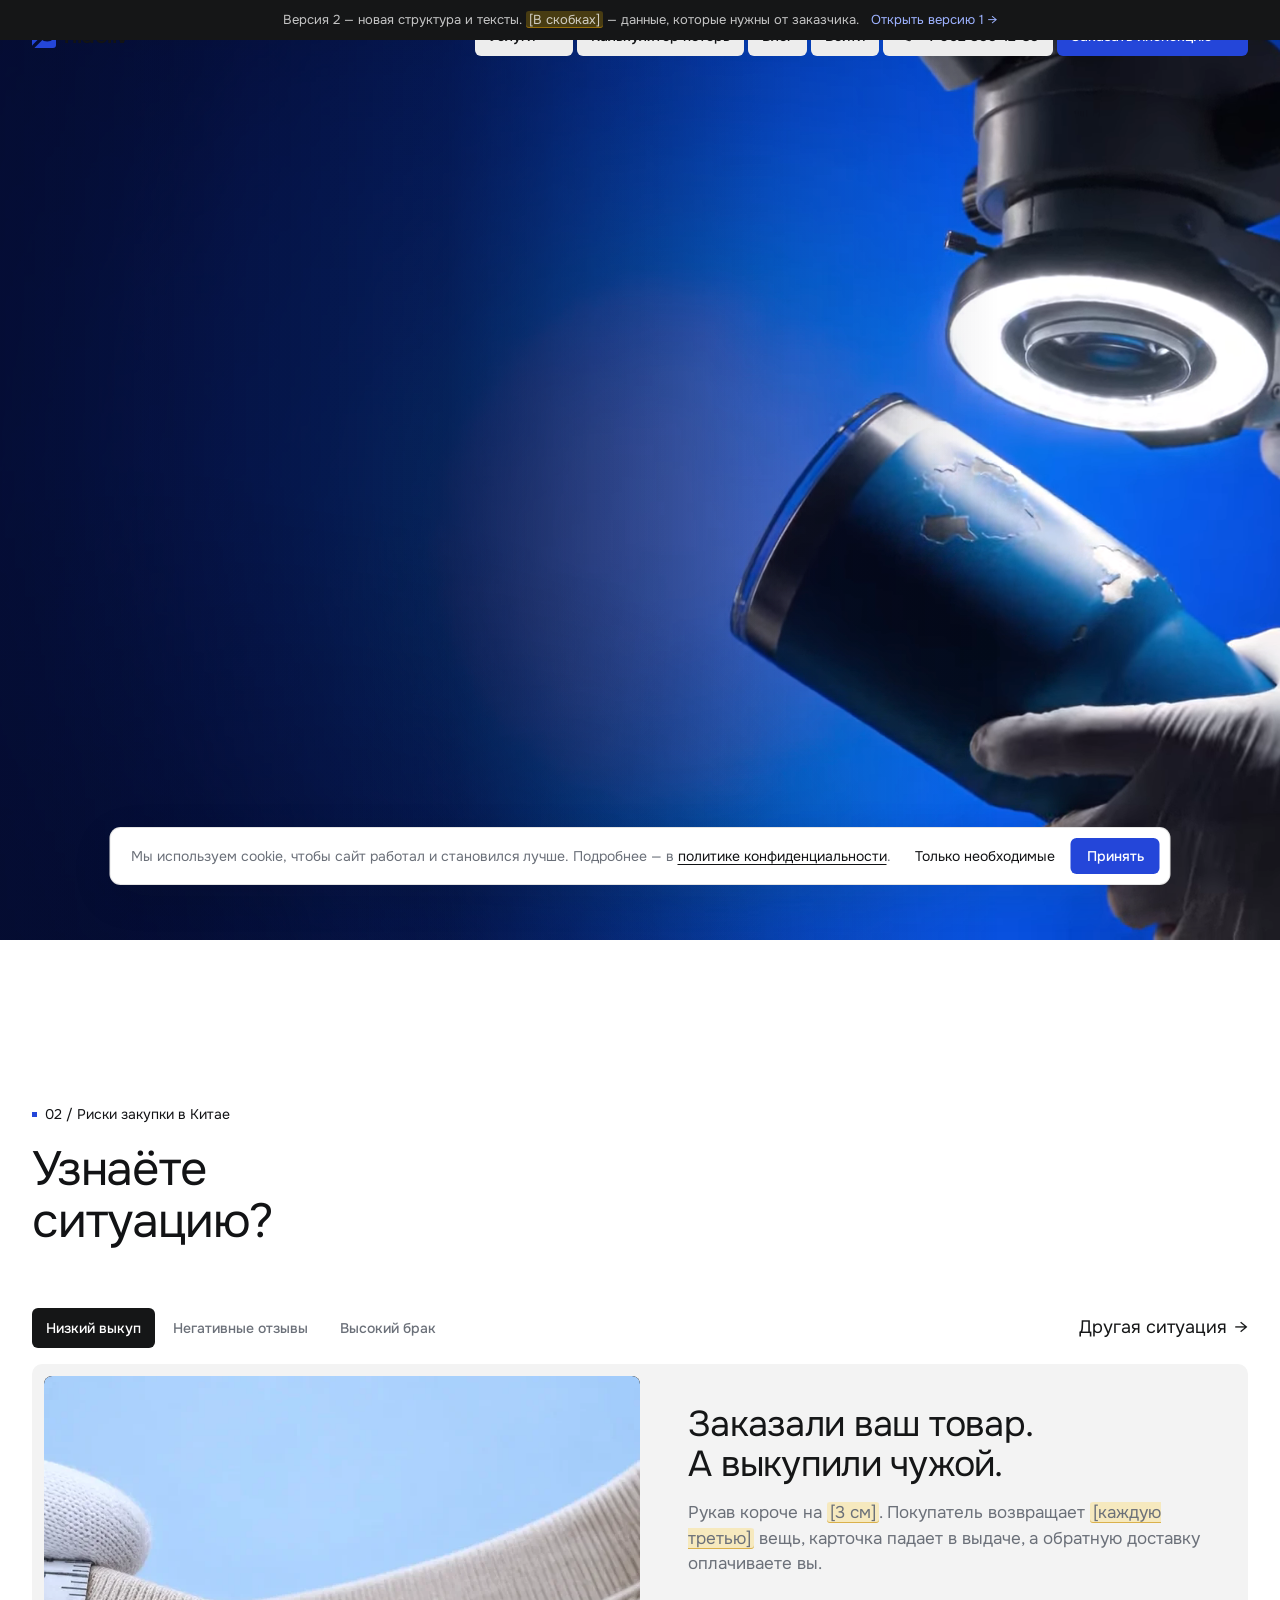
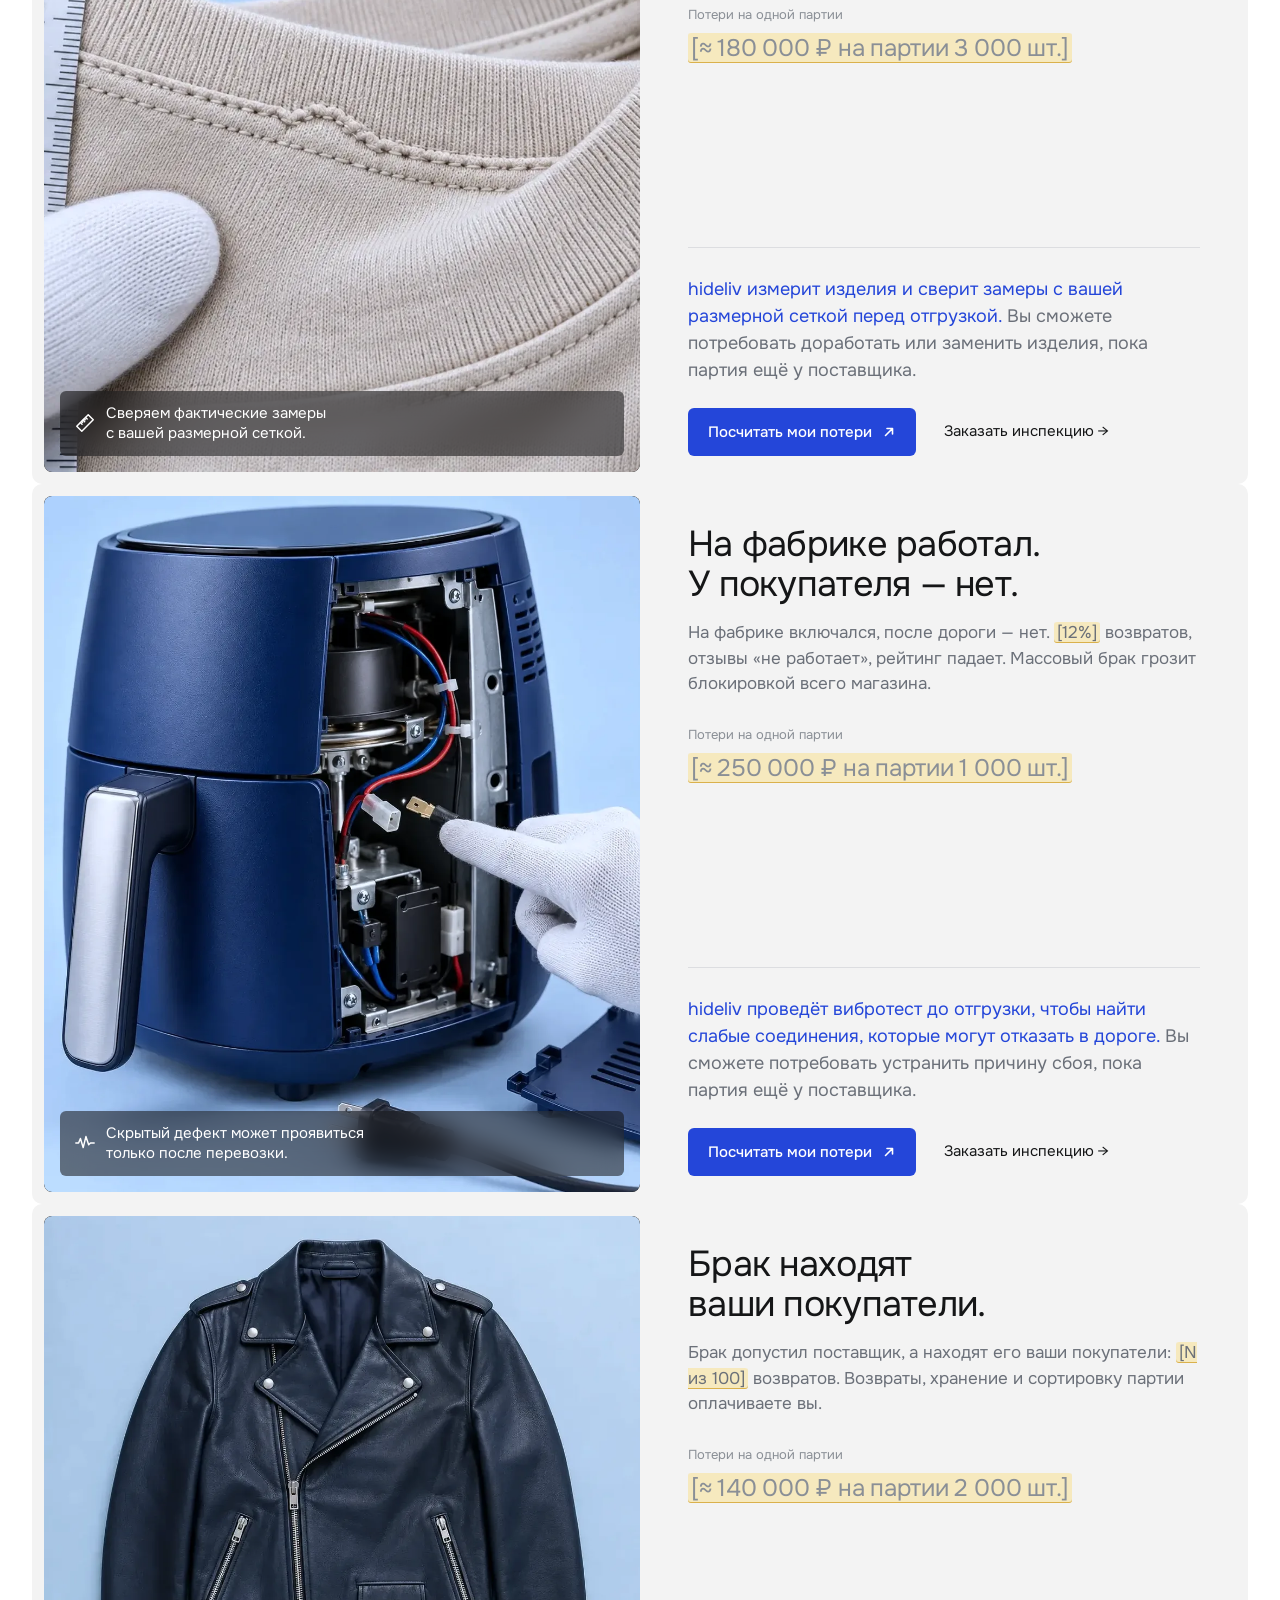
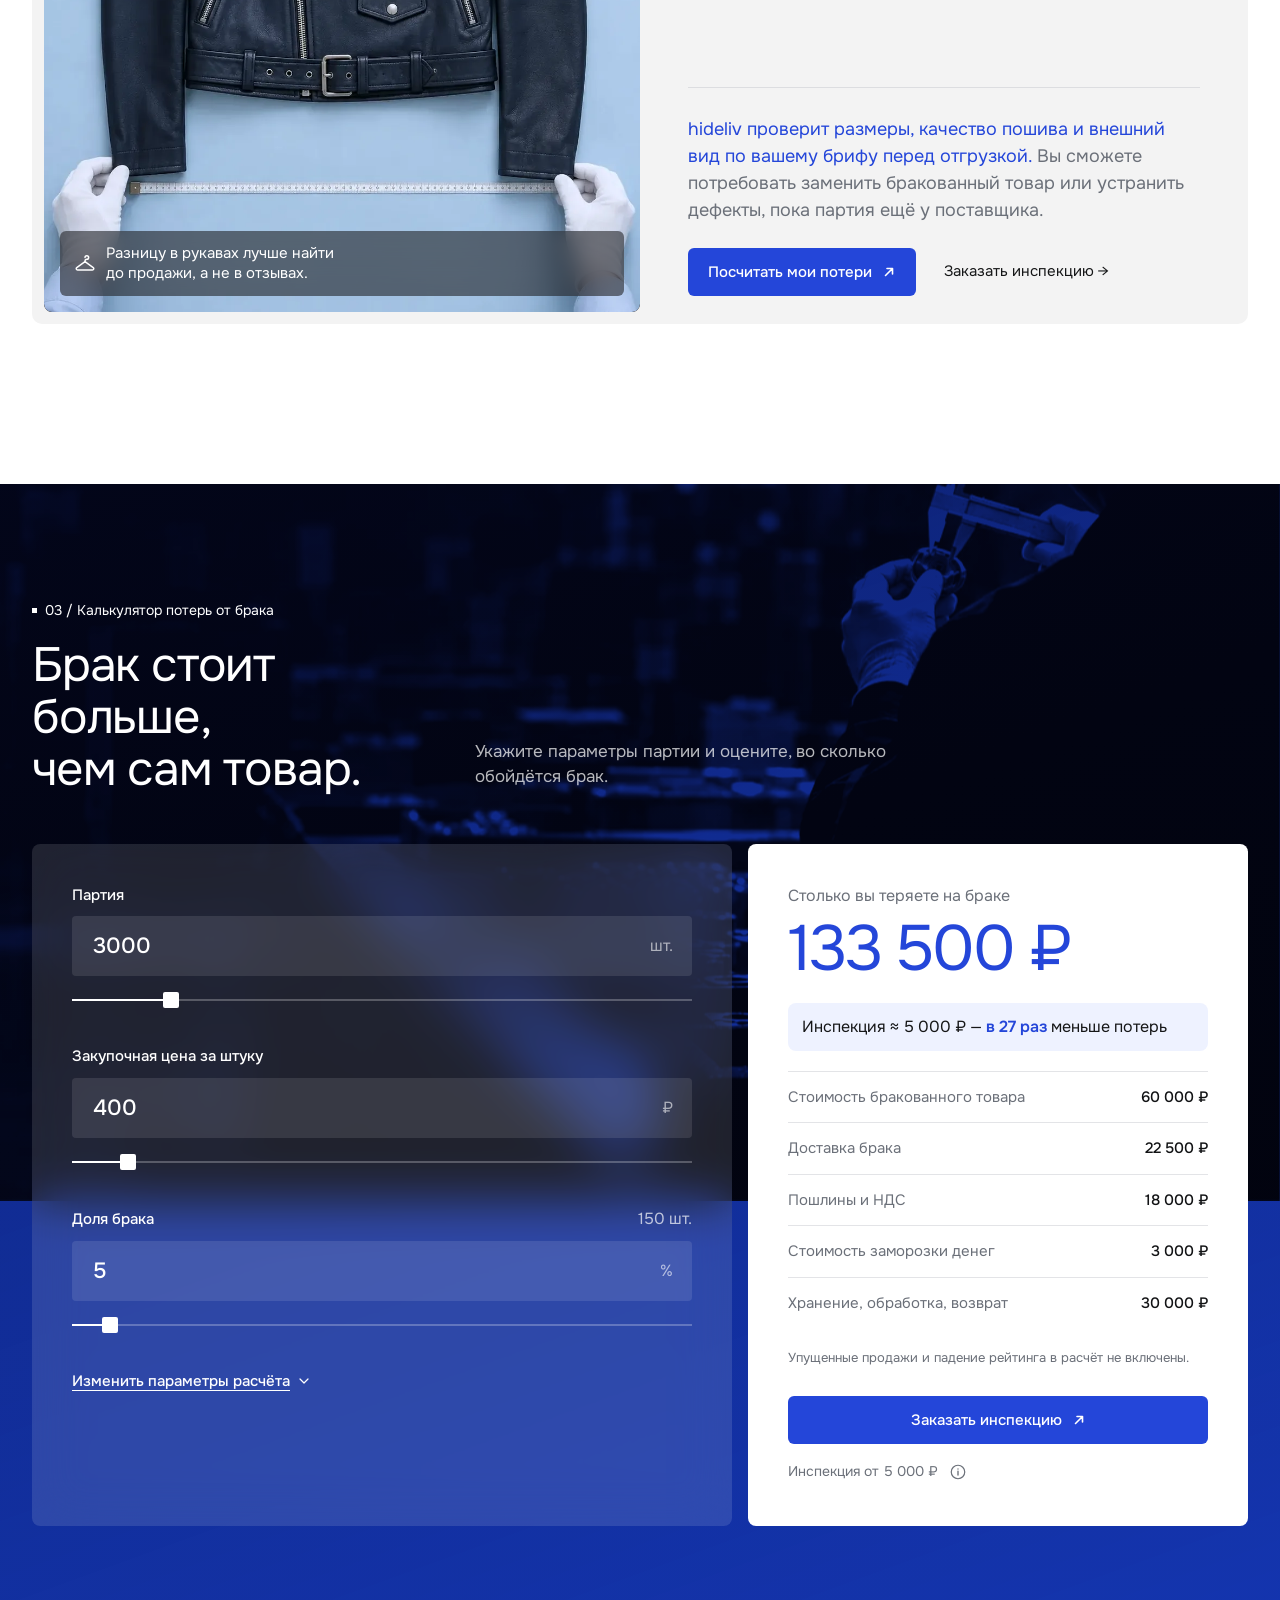
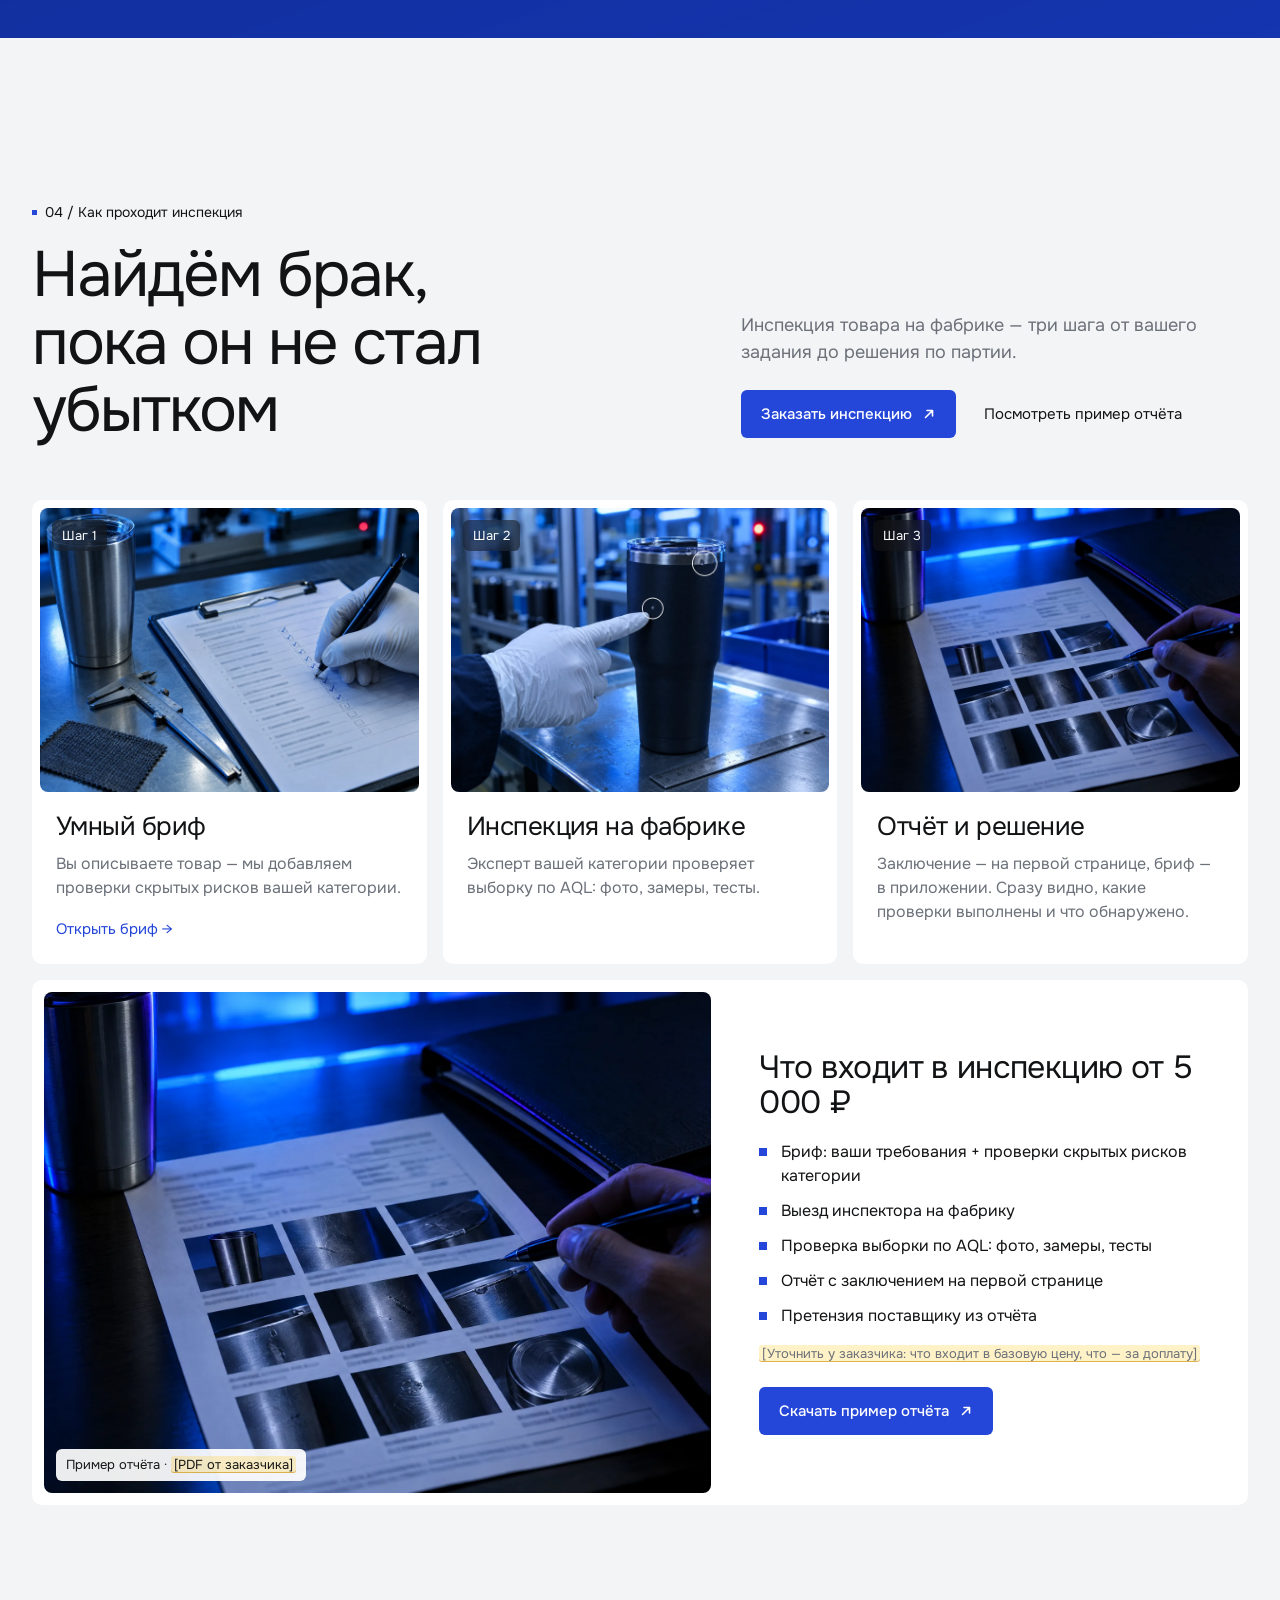
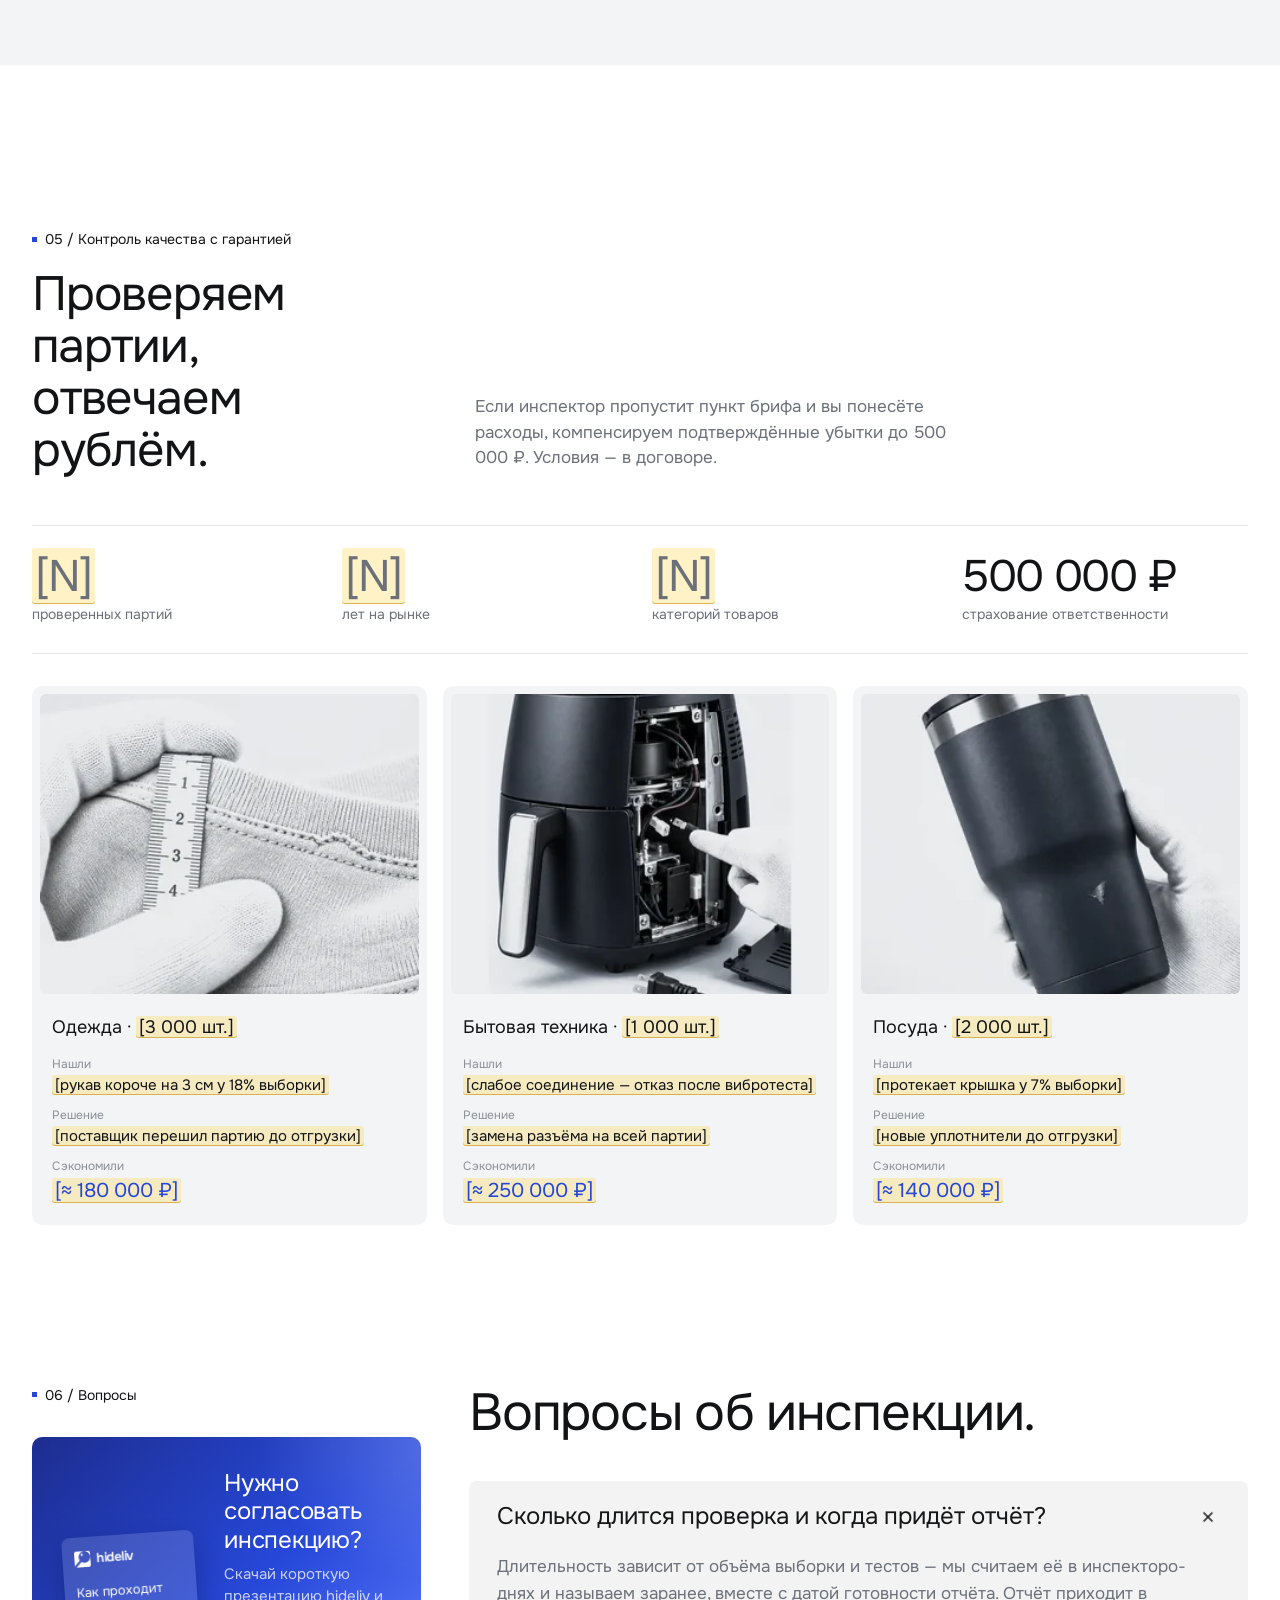
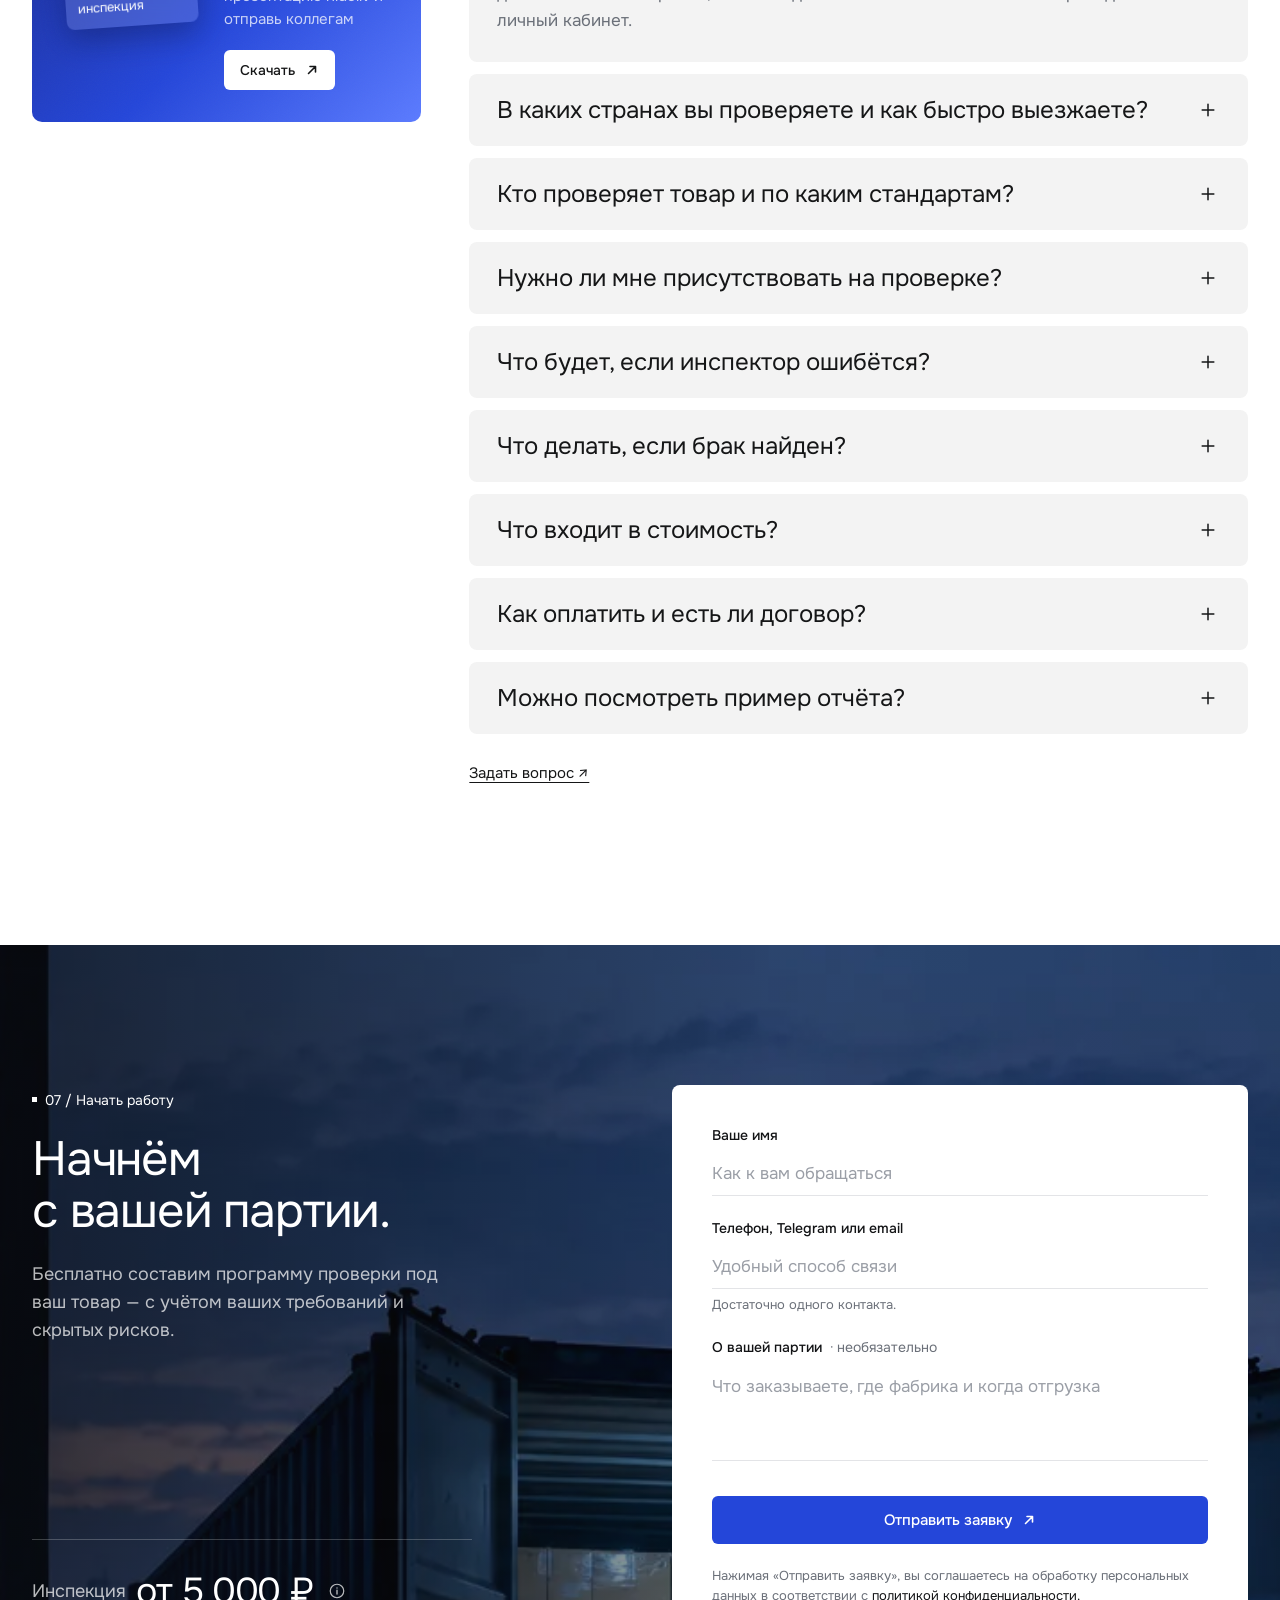
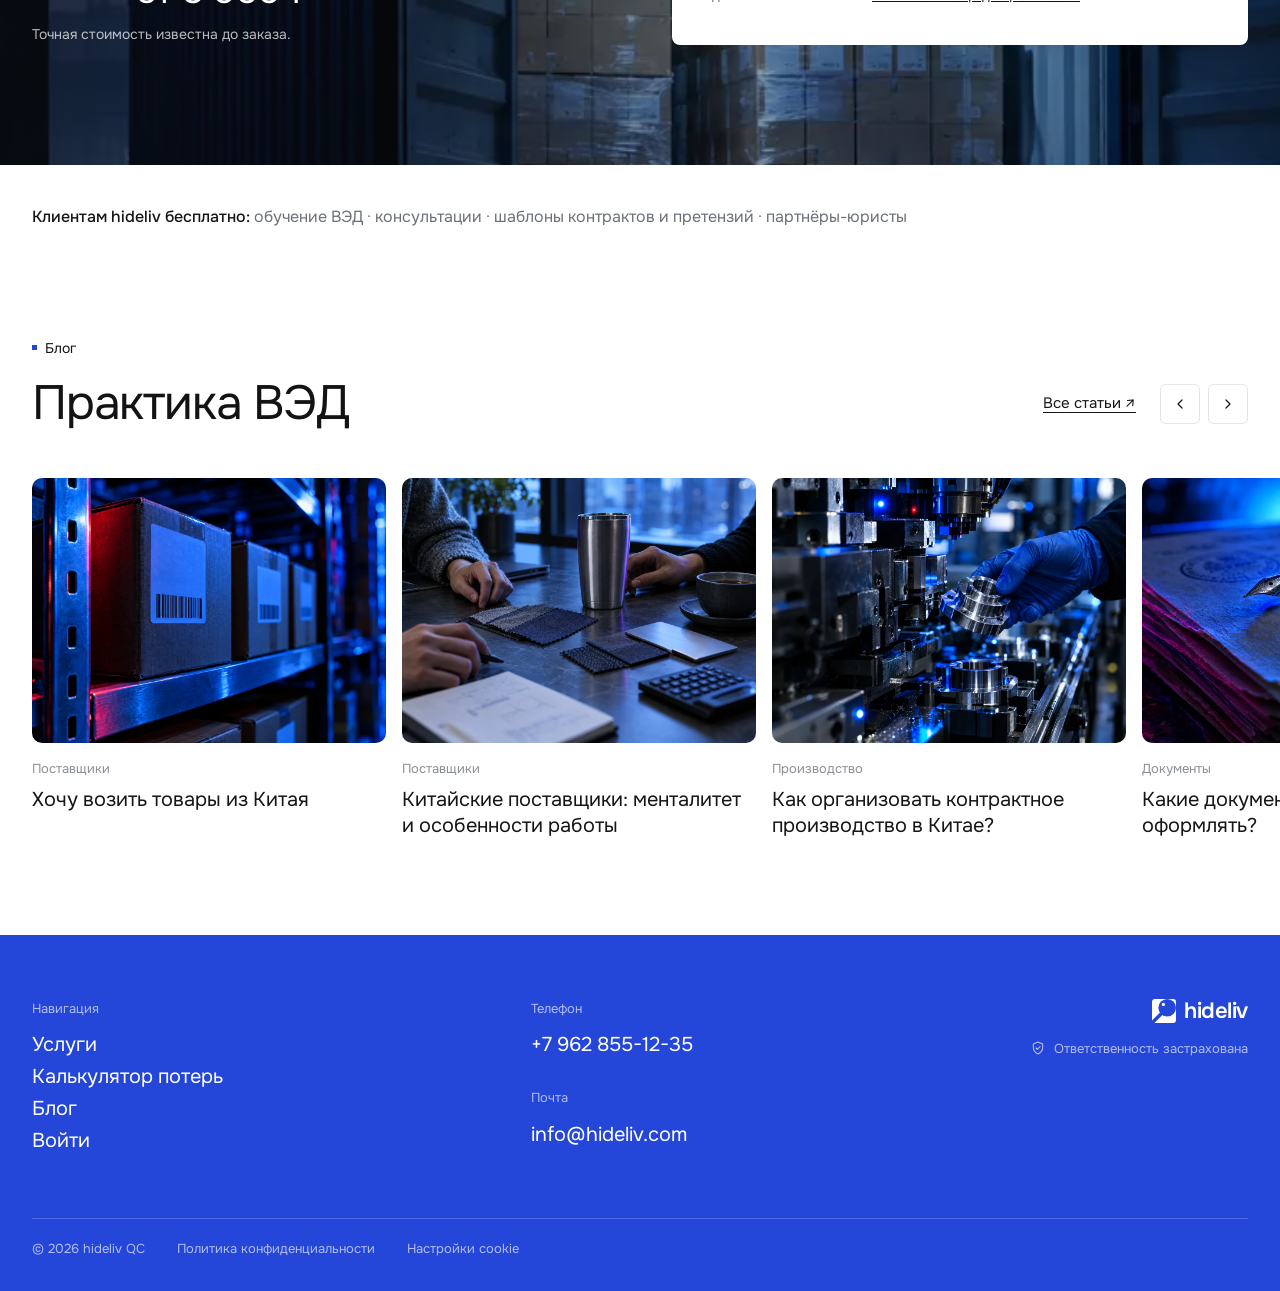
==== commit 23c4f516: "v2: SEO (H1/title/description/подзаголовки/alt/FAQ-схема); синий футер во всю ширину Co-Authored-By:" ====
--- a/v2.html
+++ b/v2.html
@@ -3,15 +3,15 @@
 <head>
 <meta charset="utf-8">
 <meta name="viewport" content="width=device-width, initial-scale=1">
-<title>v2 · Инспекция товаров в Китае — контроль качества | hideliv qc</title>
-<meta name="description" content="Проверим вашу партию у поставщика до отгрузки: качество товаров, фото и отчёт о результатах инспекции. Бесплатно составим программу проверки под ваш товар.">
+<title>Инспекция товаров в Китае для селлеров WB и Ozon — от 5 000 ₽ | hideliv</title>
+<meta name="description" content="Инспекция товаров в Китае перед отгрузкой: проверка качества на фабрике, фото, замеры, тесты и отчёт. Выезд от 24 часов, от 5 000 ₽, ответственность застрахована.">
 <link rel="canonical" href="https://hideliv.com/qc">
 <meta property="og:url" content="https://hideliv.com/qc">
 <meta property="og:type" content="website">
 <meta property="og:locale" content="ru_RU">
 <meta property="og:site_name" content="hideliv qc">
-<meta property="og:title" content="Инспекция товаров в Китае — контроль качества | hideliv qc">
-<meta property="og:description" content="Проверим вашу партию у поставщика до отгрузки: качество товаров, фото и отчёт о результатах инспекции. Бесплатно составим программу проверки под ваш товар.">
+<meta property="og:title" content="Инспекция товаров в Китае для селлеров WB и Ozon — от 5 000 ₽ | hideliv">
+<meta property="og:description" content="Инспекция товаров в Китае перед отгрузкой: проверка качества на фабрике, фото, замеры, тесты и отчёт. Выезд от 24 часов, от 5 000 ₽, ответственность застрахована.">
 <meta property="og:image" content="https://hideliv.com/qc/assets/img/hero-blue.webp">
 <meta property="og:image:width" content="1920">
 <meta property="og:image:height" content="1080">
@@ -23,7 +23,7 @@
 <link rel="preconnect" href="https://fonts.googleapis.com">
 <link rel="preconnect" href="https://fonts.gstatic.com" crossorigin>
 <link href="https://fonts.googleapis.com/css2?family=Onest:wght@400;500;600;700&display=swap" rel="stylesheet">
-<link rel="stylesheet" href="assets/style.css?v=37">
+<link rel="stylesheet" href="assets/style.css?v=38">
 <script type="application/ld+json">
 {
  "@context": "https://schema.org",
@@ -133,6 +133,10 @@
       }
      }
     ]
+   },
+   "audience": {
+    "@type": "BusinessAudience",
+    "name": "Селлеры маркетплейсов Wildberries и Ozon"
    }
   },
   {
@@ -185,6 +189,14 @@
      "acceptedAnswer": {
       "@type": "Answer",
       "text": "Сформировать претензию поставщику прямо из отчёта в личном кабинете и потребовать исправления до оплаты остатка. Если поставщик не идёт навстречу, порекомендуем представителя на фабрике или юриста."
+     }
+    },
+    {
+     "@type": "Question",
+     "name": "Можно посмотреть пример отчёта?",
+     "acceptedAnswer": {
+      "@type": "Answer",
+      "text": "Да, пример отчёта об инспекции есть на странице: заключение на первой странице, фото, замеры и результаты тестов."
      }
     }
    ]
@@ -226,7 +238,7 @@
 .report-media img{width:100%;height:100%;object-fit:cover}
 .report-media figcaption{position:absolute;left:12px;bottom:12px;padding:6px 10px;border-radius:6px;background:rgba(255,255,255,.92);font-size:13px;color:#151617}
 .report-text{padding:24px 24px 24px 0}
-.report-text h3{font-size:32px;line-height:1.1;font-weight:400;letter-spacing:-.02em;margin-bottom:20px}
+.report-text h2{font-size:32px;line-height:1.1;font-weight:400;letter-spacing:-.02em;margin-bottom:20px}
 .report-list{display:flex;flex-direction:column;gap:12px;margin-bottom:16px}
 .report-list li{position:relative;padding-left:22px;font-size:16px;line-height:1.45}
 .report-list li::before{content:"";position:absolute;left:0;top:8px;width:8px;height:8px;background:#2446D9}
@@ -251,7 +263,7 @@
 @media (max-width:960px){
   .report{grid-template-columns:1fr;gap:16px}
   .report-text{padding:4px 8px 12px}
-  .report-text h3{font-size:24px}
+  .report-text h2{font-size:24px}
   .trust-stats{grid-template-columns:repeat(2,minmax(0,1fr));gap:20px 16px}
   .trust-stats b{font-size:32px}
   .trust-cases{grid-template-columns:1fr}
@@ -337,9 +349,9 @@
   </div>
   <div class="container hero-inner">
     <div class="hero-text">
-      <h1 class="tag tag-invert" id="page-title" data-reveal><i></i><span>Проверка партии в Китае и <button class="link-dotted" data-open-dialog="countries">других странах</button> — для селлеров WB и Ozon</span></h1>
+      <h1 class="tag tag-invert" id="page-title" data-reveal><i></i><span>Инспекция товаров в Китае и <button class="link-dotted" data-open-dialog="countries">других странах</button> — для селлеров WB и Ozon</span></h1>
       <p class="hero-title" id="hero-title" role="presentation" data-reveal style="--d:.06s">Брак у поставщика исправляет поставщик.<br><span class="hero-accent">Брак на вашем складе оплачиваете вы.</span></p>
-      <p class="lead" data-reveal style="--d:.12s">Проверим партию на фабрике: от внешнего вида до скрытых рисков. Вы узнаете, что нужно исправить до окончательной оплаты.</p>
+      <p class="lead" data-reveal style="--d:.12s">Проверим партию на фабрике до отгрузки: от внешнего вида до скрытых рисков. Вы узнаете, что нужно исправить до окончательной оплаты.</p>
       <ul class="hero-facts" data-reveal style="--d:.15s"><li>Выезд от 24 часов</li><li>от 5 000 ₽</li><li>Ответственность застрахована до 500 000 ₽</li></ul>
 
     </div>
@@ -384,10 +396,10 @@
   <div class="container">
     <div class="head">
       <div>
-        <p class="tag" data-reveal><i></i>02 / Ситуации</p>
+        <p class="tag" data-reveal><i></i>02 / Риски закупки в Китае</p>
         <h2 id="stories-title" data-reveal style="--d:.06s">Узнаёте ситуацию?</h2>
       </div>
-      <p class="sr">Любое расхождение с описанием оборачивается отказом, возвратом или плохим отзывом.</p>
+      <p class="sr">Зачем нужна проверка товара перед отгрузкой. Любое расхождение с описанием оборачивается отказом, возвратом или плохим отзывом.</p>
     </div>
 
     <div class="cases-wrap">
@@ -467,7 +479,7 @@
     <div class="island">
       <div class="head head-invert">
         <div>
-          <p class="tag" data-reveal><i></i>03 / Калькулятор</p>
+          <p class="tag" data-reveal><i></i>03 / Калькулятор потерь от брака</p>
           <h2 id="loss-title" data-reveal style="--d:.06s">Брак стоит больше,<br>чем сам товар.</h2>
         </div>
         <div class="head-side" data-reveal style="--d:.12s"><p>Укажите параметры партии и оцените, во сколько обойдётся брак.</p></div>
@@ -559,11 +571,11 @@
   <div class="container adv-wrap">
     <div class="adv-head">
       <div>
-        <p class="tag" data-reveal><i></i>04 / Как мы проверяем</p>
+        <p class="tag" data-reveal><i></i>04 / Как проходит инспекция</p>
         <h2 id="h4-title" class="adv-title" data-reveal style="--d:.06s">Найдём брак,<br>пока он не стал убытком</h2>
       </div>
       <div class="adv-side" data-reveal style="--d:.12s">
-        <p class="adv-intro">Три шага от вашего задания до решения по партии.</p>
+        <p class="adv-intro">Инспекция товара на фабрике — три шага от вашего задания до решения по партии.</p>
         <div class="adv-actions">
           <button class="btn btn-blue" data-lead="inspection">Заказать инспекцию</button>
           <a class="adv-link" href="#report">Посмотреть пример отчёта</a>
@@ -591,7 +603,7 @@
         <figcaption>Пример отчёта · <span class="ph">[PDF от заказчика]</span></figcaption>
       </figure>
       <div class="report-text">
-        <h3>Что входит в инспекцию от 5 000 ₽</h3>
+        <h2 class="report-h">Что входит в инспекцию от 5 000 ₽</h2>
         <ul class="report-list">
           <li>Бриф: ваши требования + проверки скрытых рисков категории</li>
           <li>Выезд инспектора на фабрику</li>
@@ -618,7 +630,7 @@
   <div class="container">
     <div class="head">
       <div>
-        <p class="tag" data-reveal><i></i>05 / Почему нам доверяют</p>
+        <p class="tag" data-reveal><i></i>05 / Контроль качества с гарантией</p>
         <h2 id="trust-title" data-reveal style="--d:.06s">Проверяем партии,<br>отвечаем рублём.</h2>
       </div>
       <div class="head-side" data-reveal style="--d:.12s"><p>Если инспектор пропустит пункт брифа и вы понесёте расходы, компенсируем подтверждённые убытки до 500 000 ₽. Условия — в договоре.</p></div>
@@ -631,17 +643,17 @@
     </div>
     <div class="trust-cases">
       <article class="tcase" data-reveal>
-        <img src="assets/img/slide-apparel.webp" alt="" width="300" height="300" loading="lazy">
+        <img src="assets/img/slide-apparel.webp" alt="Проверка одежды по размерной сетке перед отгрузкой" width="300" height="300" loading="lazy">
         <div><p class="tcase-prod">Одежда · <span class="ph">[3 000 шт.]</span></p>
         <dl><div><dt>Нашли</dt><dd><span class="ph">[рукав короче на 3 см у 18% выборки]</span></dd></div><div><dt>Решение</dt><dd><span class="ph">[поставщик перешил партию до отгрузки]</span></dd></div><div><dt>Сэкономили</dt><dd class="save"><span class="ph">[≈ 180 000 ₽]</span></dd></div></dl></div>
       </article>
       <article class="tcase" data-reveal style="--d:.08s">
-        <img src="assets/img/slide-airfryer.webp" alt="" width="300" height="300" loading="lazy">
+        <img src="assets/img/slide-airfryer.webp" alt="Вибротест бытовой техники при инспекции партии" width="300" height="300" loading="lazy">
         <div><p class="tcase-prod">Бытовая техника · <span class="ph">[1 000 шт.]</span></p>
         <dl><div><dt>Нашли</dt><dd><span class="ph">[слабое соединение — отказ после вибротеста]</span></dd></div><div><dt>Решение</dt><dd><span class="ph">[замена разъёма на всей партии]</span></dd></div><div><dt>Сэкономили</dt><dd class="save"><span class="ph">[≈ 250 000 ₽]</span></dd></div></dl></div>
       </article>
       <article class="tcase" data-reveal style="--d:.16s">
-        <img src="assets/img/slide-chip.webp" alt="" width="300" height="300" loading="lazy">
+        <img src="assets/img/slide-chip.webp" alt="Проверка термостакана на протечку крышки" width="300" height="300" loading="lazy">
         <div><p class="tcase-prod">Посуда · <span class="ph">[2 000 шт.]</span></p>
         <dl><div><dt>Нашли</dt><dd><span class="ph">[протекает крышка у 7% выборки]</span></dd></div><div><dt>Решение</dt><dd><span class="ph">[новые уплотнители до отгрузки]</span></dd></div><div><dt>Сэкономили</dt><dd class="save"><span class="ph">[≈ 140 000 ₽]</span></dd></div></dl></div>
       </article>
@@ -664,7 +676,7 @@
       </aside>
     </div>
     <div class="faq-main">
-      <h2 id="q7-title" class="faq-title" data-reveal style="--d:.06s">Хорошие вопросы.</h2>
+      <h2 id="q7-title" class="faq-title" data-reveal style="--d:.06s">Вопросы об инспекции.</h2>
     <div class="faq">
       <div class="faq-item is-open" data-reveal>
         <button class="faq-q" aria-expanded="true" aria-controls="q7-answer-1" id="q7-question-1"><span>Сколько длится проверка и когда придёт отчёт?</span><i><svg class="ico"><use href="#i-plus"/></svg></i></button>
@@ -769,14 +781,14 @@
 
 
 <!-- после формы: ВЭД одной строкой -->
-<section class="ved-line" aria-label="Бесплатно для клиентов hideliv">
+<section class="ved-line" data-header="light" aria-label="Бесплатно для клиентов hideliv">
   <div class="container">
     <p><strong>Клиентам hideliv бесплатно:</strong> обучение ВЭД · консультации · шаблоны контрактов и претензий · партнёры-юристы</p>
   </div>
 </section>
 
 <!-- Blog -->
-<section class="section" id="screen-blog" aria-labelledby="blog-title">
+<section class="section" id="screen-blog" data-header="light" aria-labelledby="blog-title">
   <div class="container">
     <div class="head">
       <div>
@@ -955,7 +967,7 @@
     <button class="cookie-min" type="button" data-cookie="necessary">Только необходимые</button>
   </div>
 </div>
-<script src="assets/app.js?v=37" defer></script>
+<script src="assets/app.js?v=38" defer></script>
 <script>
 (() => {
   const out = document.querySelector('[data-output="remaining"]'), roi = document.querySelector('[data-roi]');
--- a/assets/style.css
+++ b/assets/style.css
@@ -1038,3 +1038,15 @@
   .cookie-btn{flex:1;height:40px}
   .cookie-min{flex:1;min-height:40px;border-radius:6px;box-shadow:inset 0 0 0 1px #E4E4E4}
 }
+
+/* footer v2 — сплошной синий во всю ширину, без карточки */
+.footer{padding:0;background:#2446D9;color:#fff}
+.footer-card{background:none;color:#fff;border-radius:0;padding:64px var(--gutter) 32px}
+.footer-col a{color:#fff}
+.footer-col a:hover{color:rgba(255,255,255,.7)}
+.footer-label,.footer-insured{color:rgba(255,255,255,.65)}
+.footer-bottom{border-top-color:rgba(255,255,255,.2);color:rgba(255,255,255,.65)}
+.footer-bottom a:hover{color:#fff}
+.footer .logo{color:#fff}
+@media (max-width:960px){.footer,.footer-card{padding-left:0;padding-right:0}.footer-card{padding:48px var(--gutter) 28px;border-radius:0}}
+.footer .logo-mark{color:#fff}
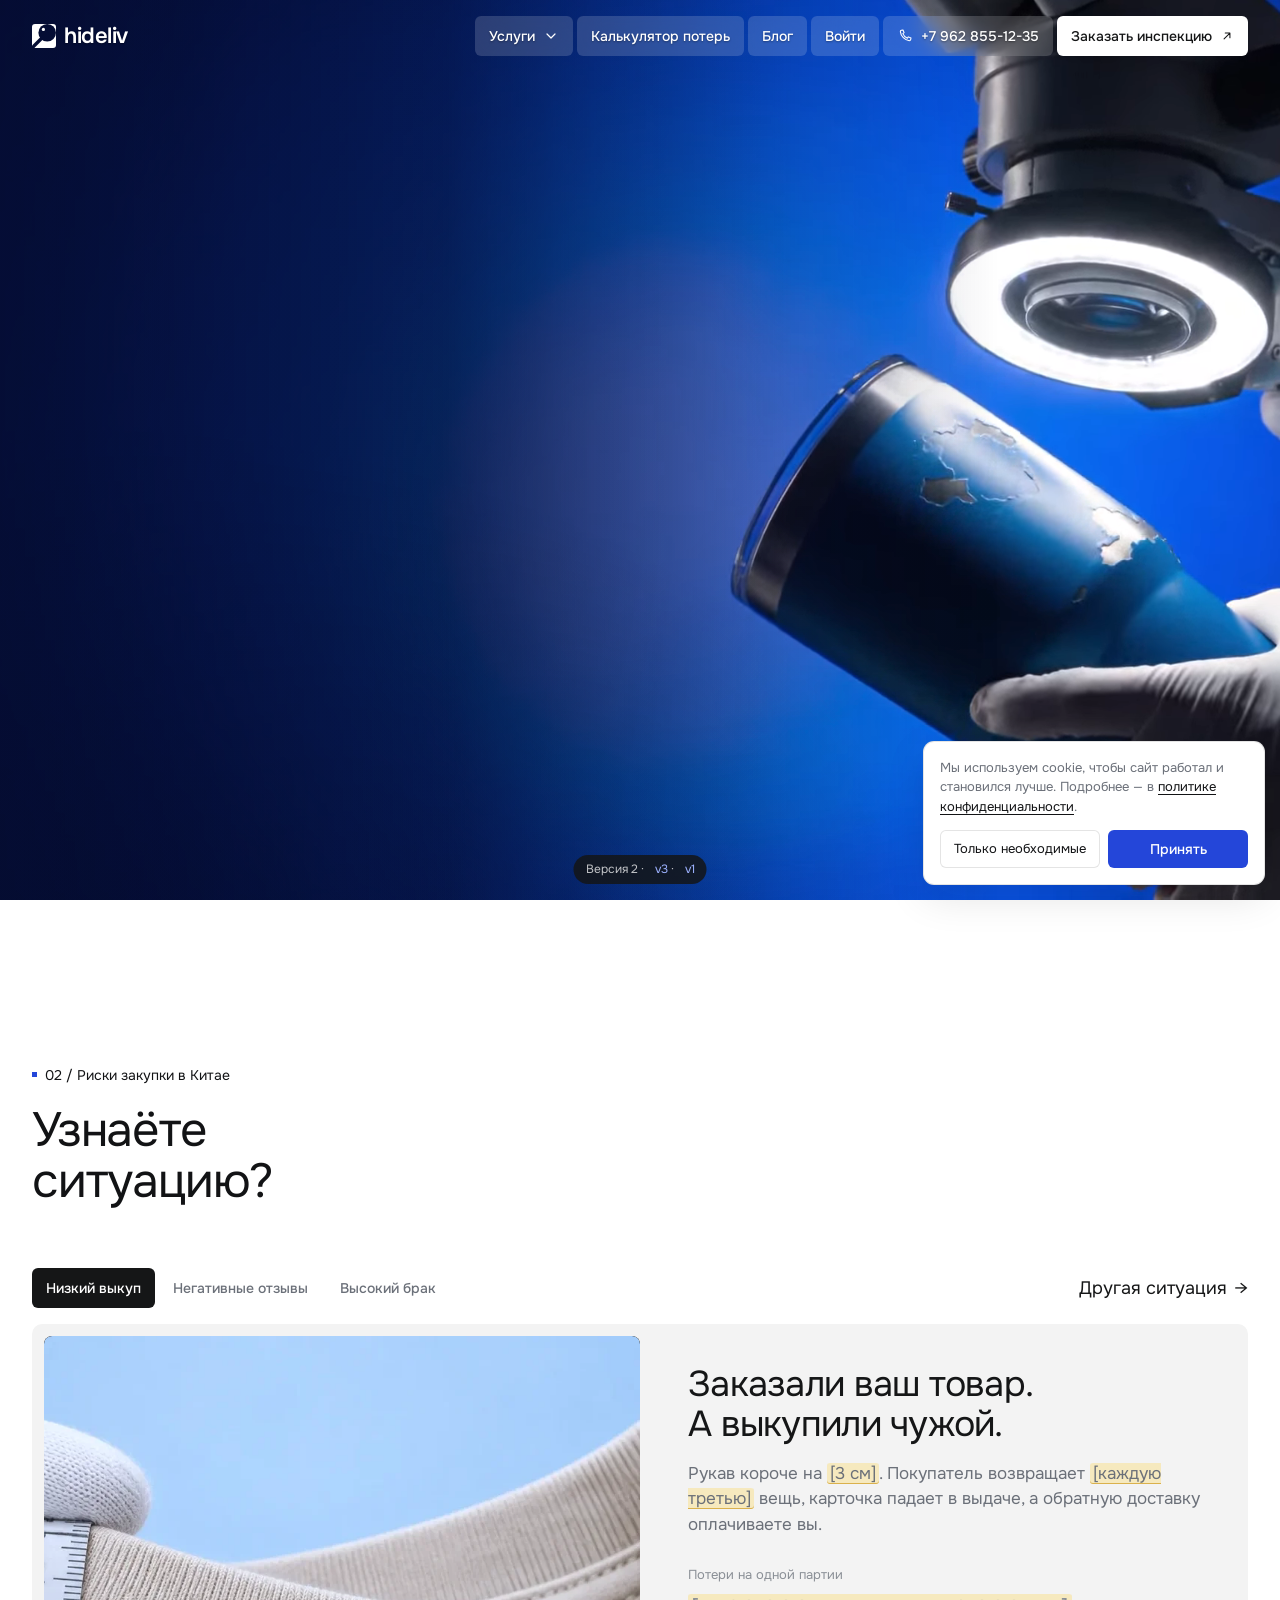
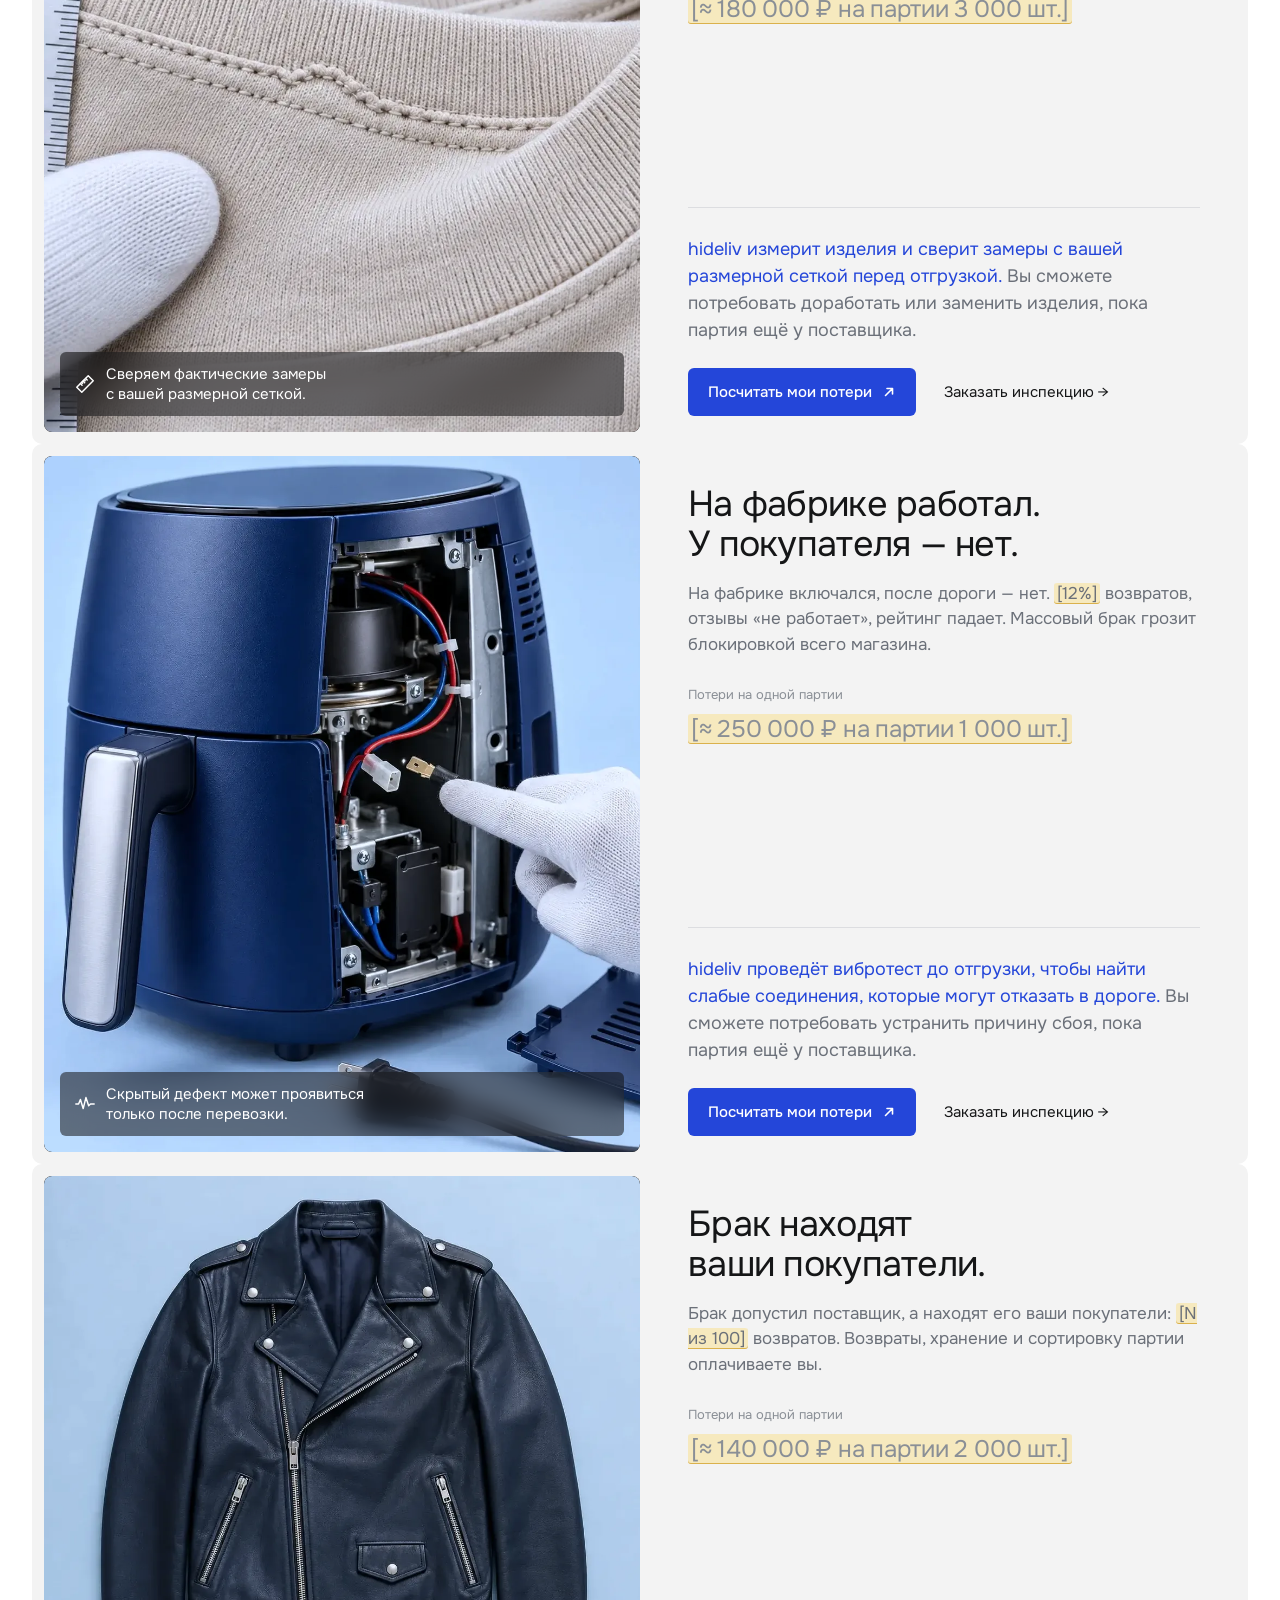
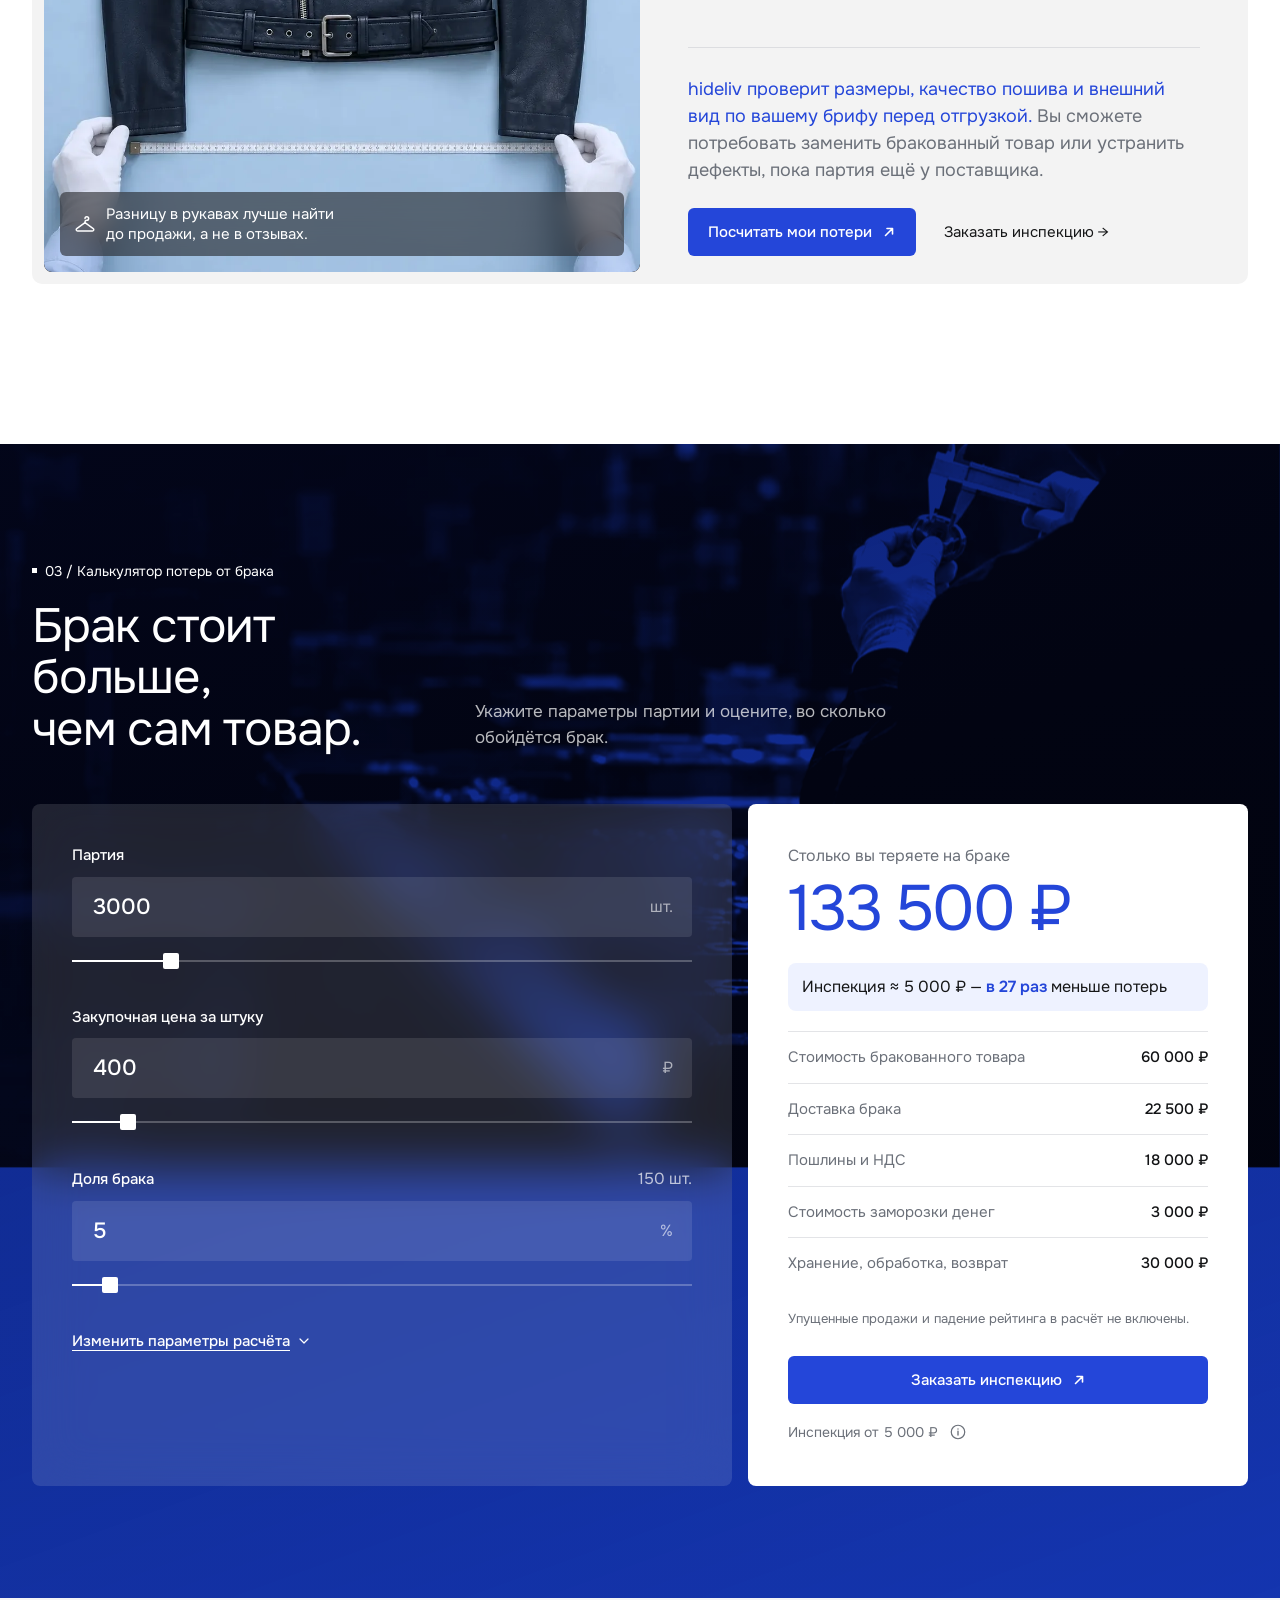
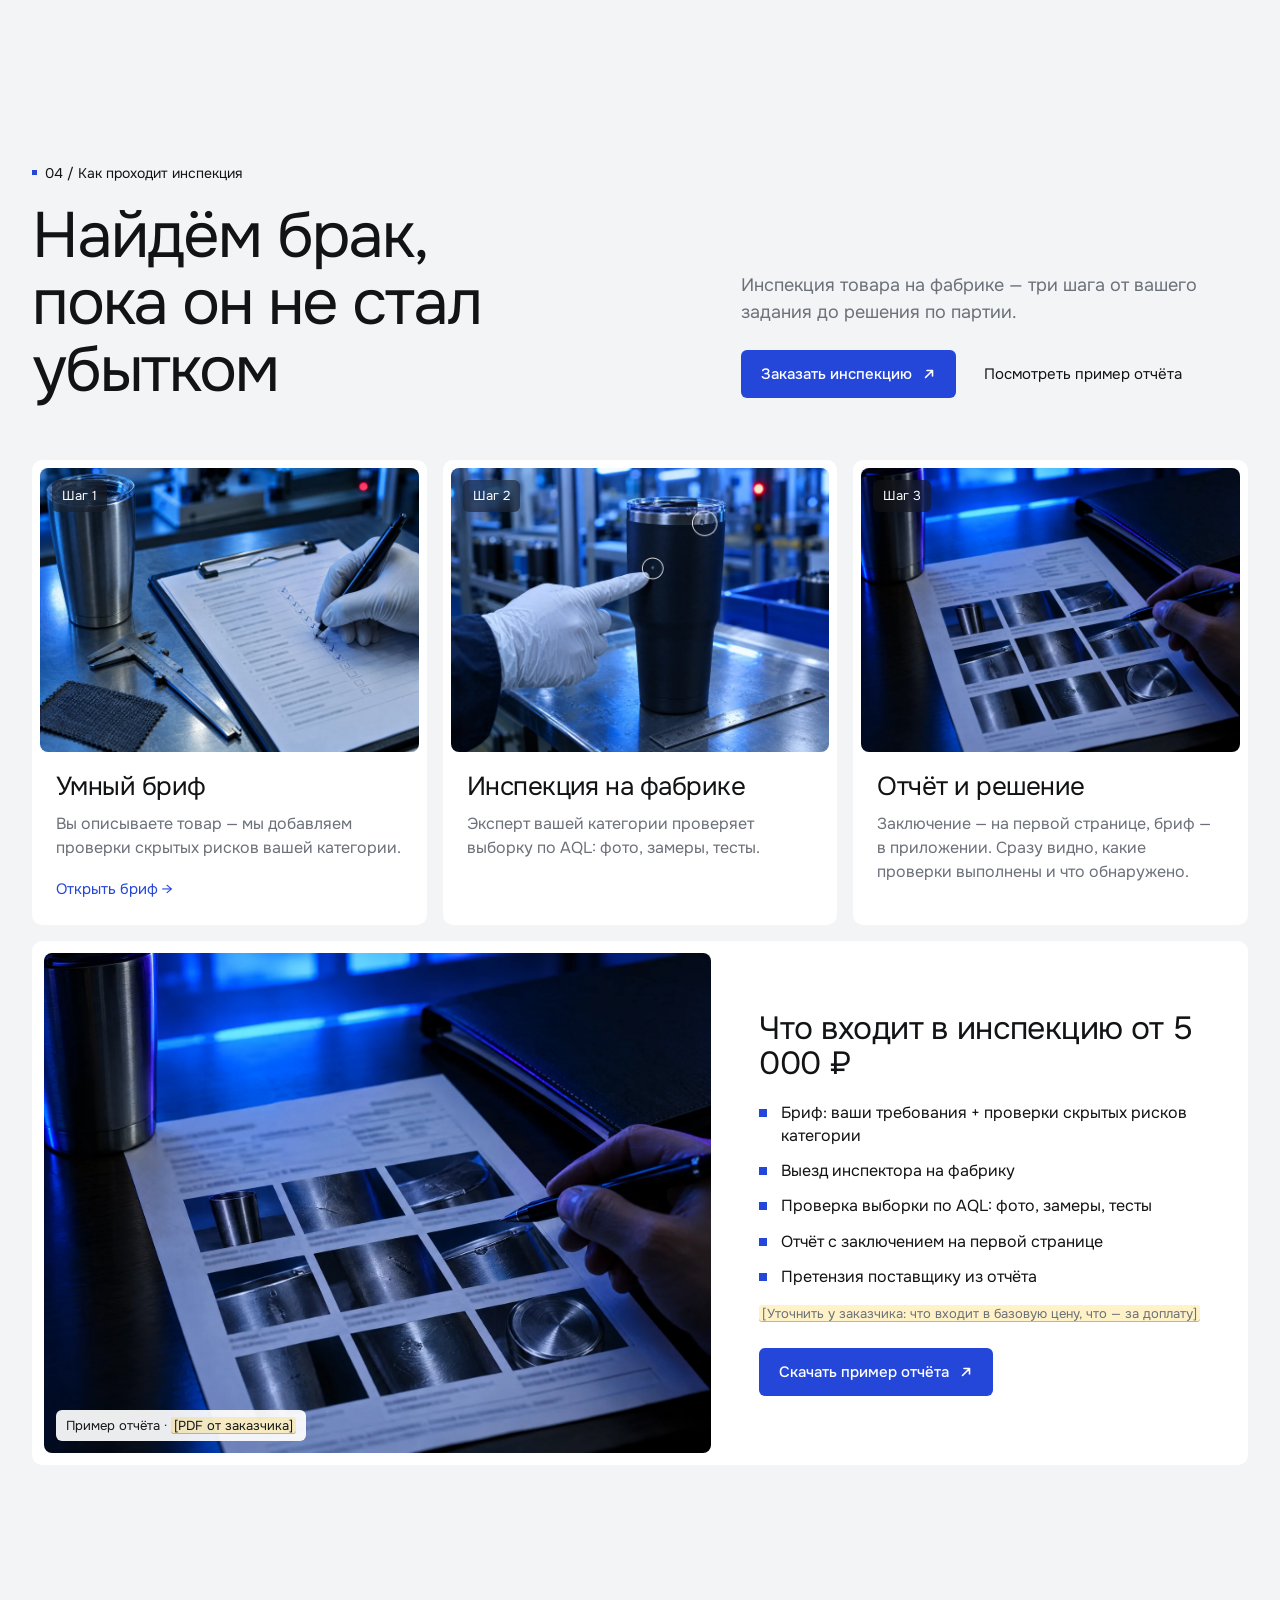
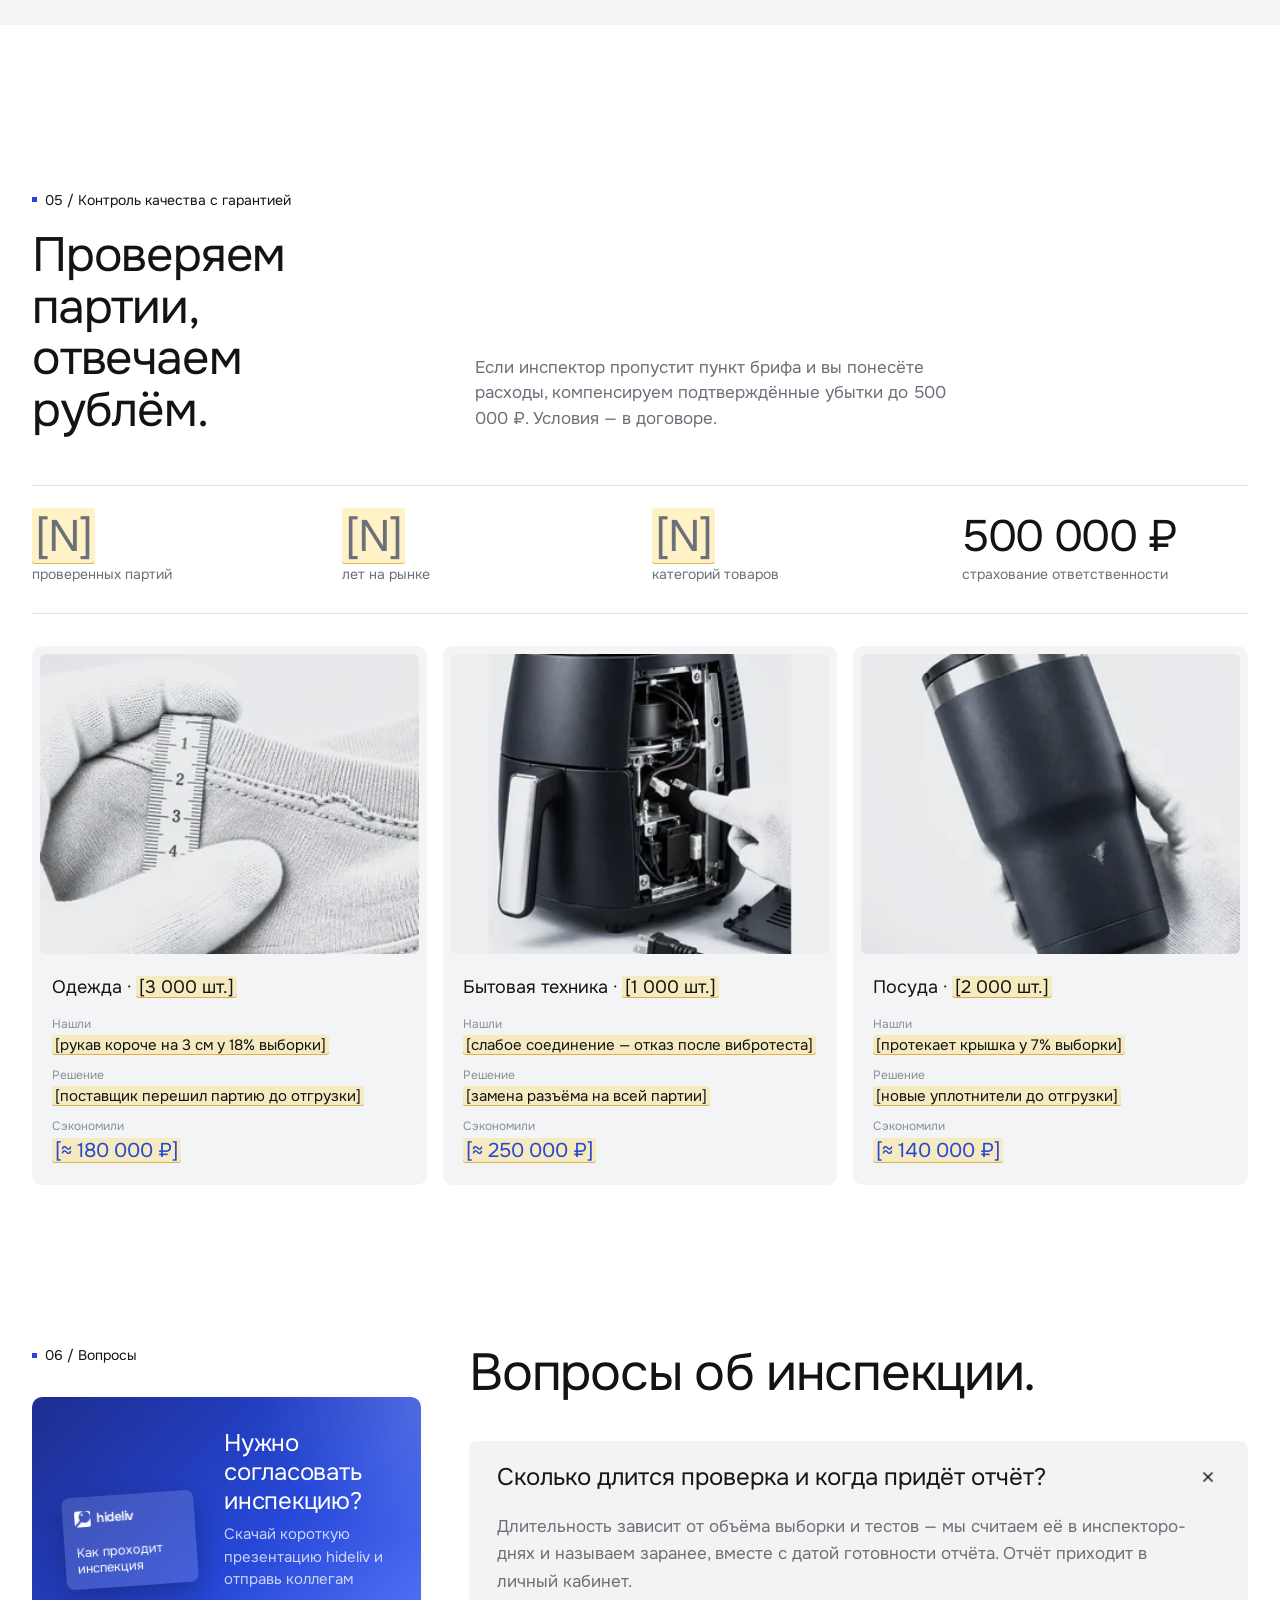
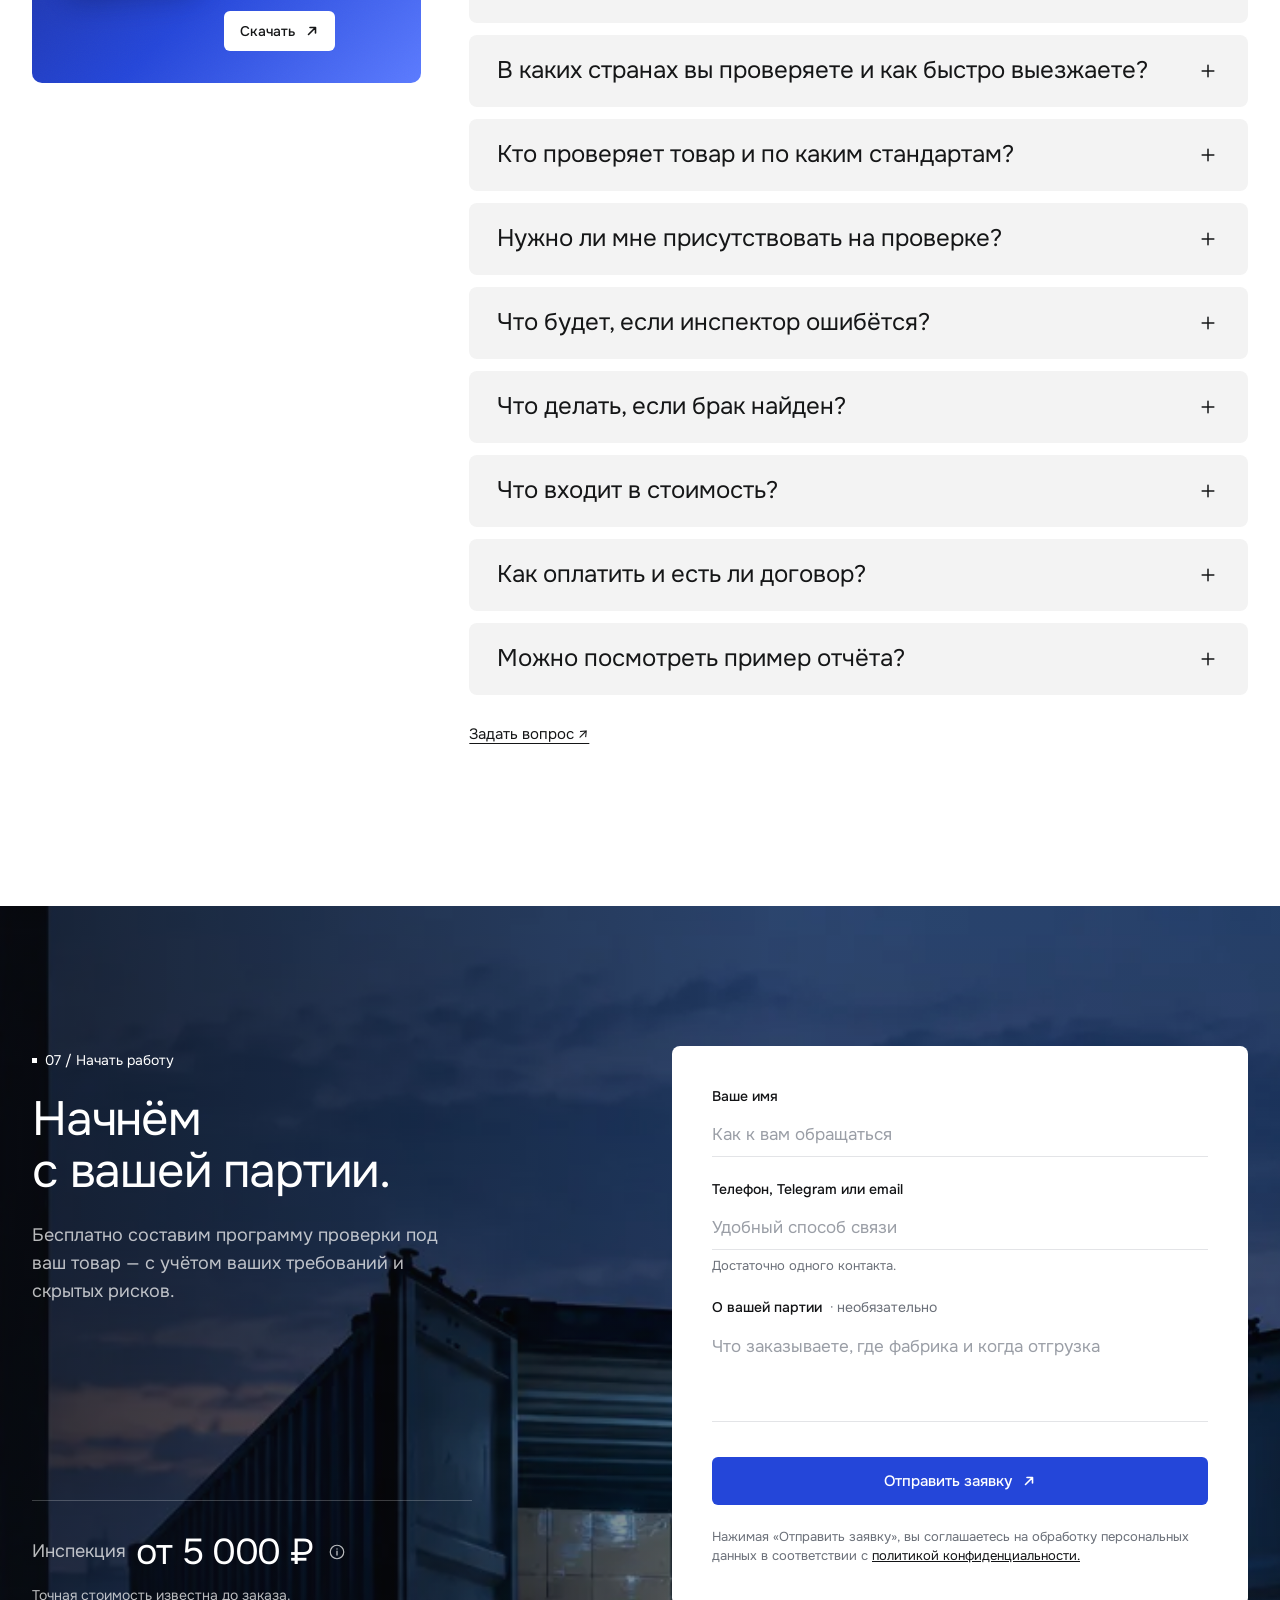
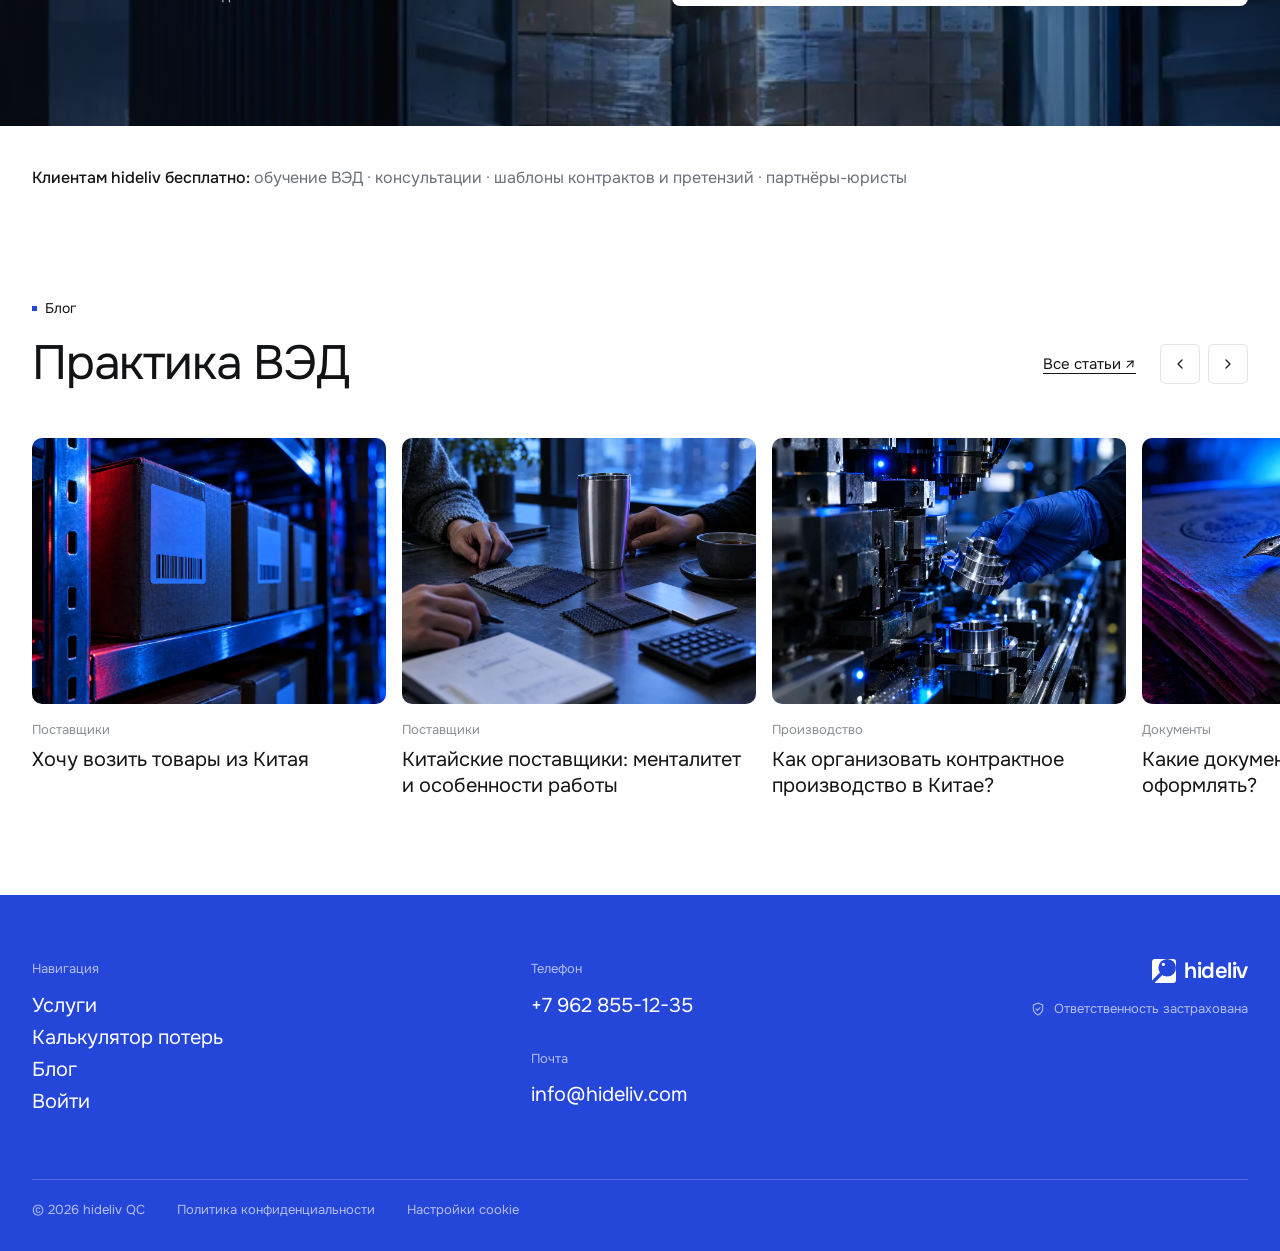
==== commit 3e9f0592: "Первый экран ровно на высоту окна; cookie — карточкой справа внизу; плашка версии компактная Co-Auth" ====
--- a/v2.html
+++ b/v2.html
@@ -23,7 +23,7 @@
 <link rel="preconnect" href="https://fonts.googleapis.com">
 <link rel="preconnect" href="https://fonts.gstatic.com" crossorigin>
 <link href="https://fonts.googleapis.com/css2?family=Onest:wght@400;500;600;700&display=swap" rel="stylesheet">
-<link rel="stylesheet" href="assets/style.css?v=38">
+<link rel="stylesheet" href="assets/style.css?v=39">
 <script type="application/ld+json">
 {
  "@context": "https://schema.org",
@@ -222,7 +222,8 @@
 }
 </script>
 <style>
-.v2-bar{position:relative;z-index:60;padding:10px var(--gutter);background:#151617;color:rgba(255,255,255,.75);font-size:13px;text-align:center}
+.v2-bar{position:fixed;left:50%;bottom:16px;transform:translateX(-50%);z-index:80;padding:6px 12px;border-radius:999px;background:rgba(21,22,23,.85);color:rgba(255,255,255,.75);font-size:12px;line-height:1.4;white-space:nowrap}
+@media (max-width:760px){.v2-bar{bottom:auto;top:66px;left:auto;right:8px;transform:none}}
 .v2-bar a{color:#9DB2FF;text-decoration:none;margin-left:8px;white-space:nowrap}
 .ph{font-size:inherit!important;line-height:inherit;background:rgba(255,196,0,.22);box-shadow:inset 0 -1px 0 rgba(200,140,0,.6);border-radius:3px;padding:0 3px;color:inherit}
 .hero-facts{display:flex;flex-wrap:wrap;gap:8px 20px;margin-top:20px;font-size:15px;color:rgba(255,255,255,.8)}
@@ -295,7 +296,7 @@
   <symbol id="i-menu" viewBox="0 0 24 24"><path d="M4 8h16M4 16h16" fill="none" stroke="currentColor" stroke-width="1.8" stroke-linecap="round"/></symbol>
 </svg>
 
-<div class="v2-bar">Версия 2 — новая структура и тексты. <span class="ph">[В скобках]</span> — данные, которые нужны от заказчика. <a href="./">Открыть версию 1 →</a></div>
+<div class="v2-bar">Версия 2 · <a href="./v3.html">v3</a> · <a href="./">v1</a></div>
 <header class="header" id="top">
   <div class="header-row">
     <div class="seg-brand">
@@ -967,7 +968,7 @@
     <button class="cookie-min" type="button" data-cookie="necessary">Только необходимые</button>
   </div>
 </div>
-<script src="assets/app.js?v=38" defer></script>
+<script src="assets/app.js?v=39" defer></script>
 <script>
 (() => {
   const out = document.querySelector('[data-output="remaining"]'), roi = document.querySelector('[data-roi]');
--- a/assets/style.css
+++ b/assets/style.css
@@ -1050,3 +1050,13 @@
 .footer .logo{color:#fff}
 @media (max-width:960px){.footer,.footer-card{padding-left:0;padding-right:0}.footer-card{padding:48px var(--gutter) 28px;border-radius:0}}
 .footer .logo-mark{color:#fff}
+
+/* cookie v3 — компактная карточка справа внизу */
+.cookie{left:auto;right:16px;bottom:16px;width:340px;max-width:calc(100vw - 32px);flex-direction:column;align-items:stretch;gap:14px;padding:16px;transform:translateY(16px)}
+.cookie.is-shown{transform:none}
+.cookie p{font-size:13px;line-height:1.5}
+.cookie-actions{gap:8px}
+.cookie-btn{flex:1;height:38px}
+.cookie-min{flex:1;min-height:38px;border-radius:6px;box-shadow:inset 0 0 0 1px #E4E4E4;font-size:13px}
+@media (max-width:760px){.cookie{left:8px;right:8px;bottom:8px;width:auto}}
+.cookie-min{flex:none;padding:0 14px}
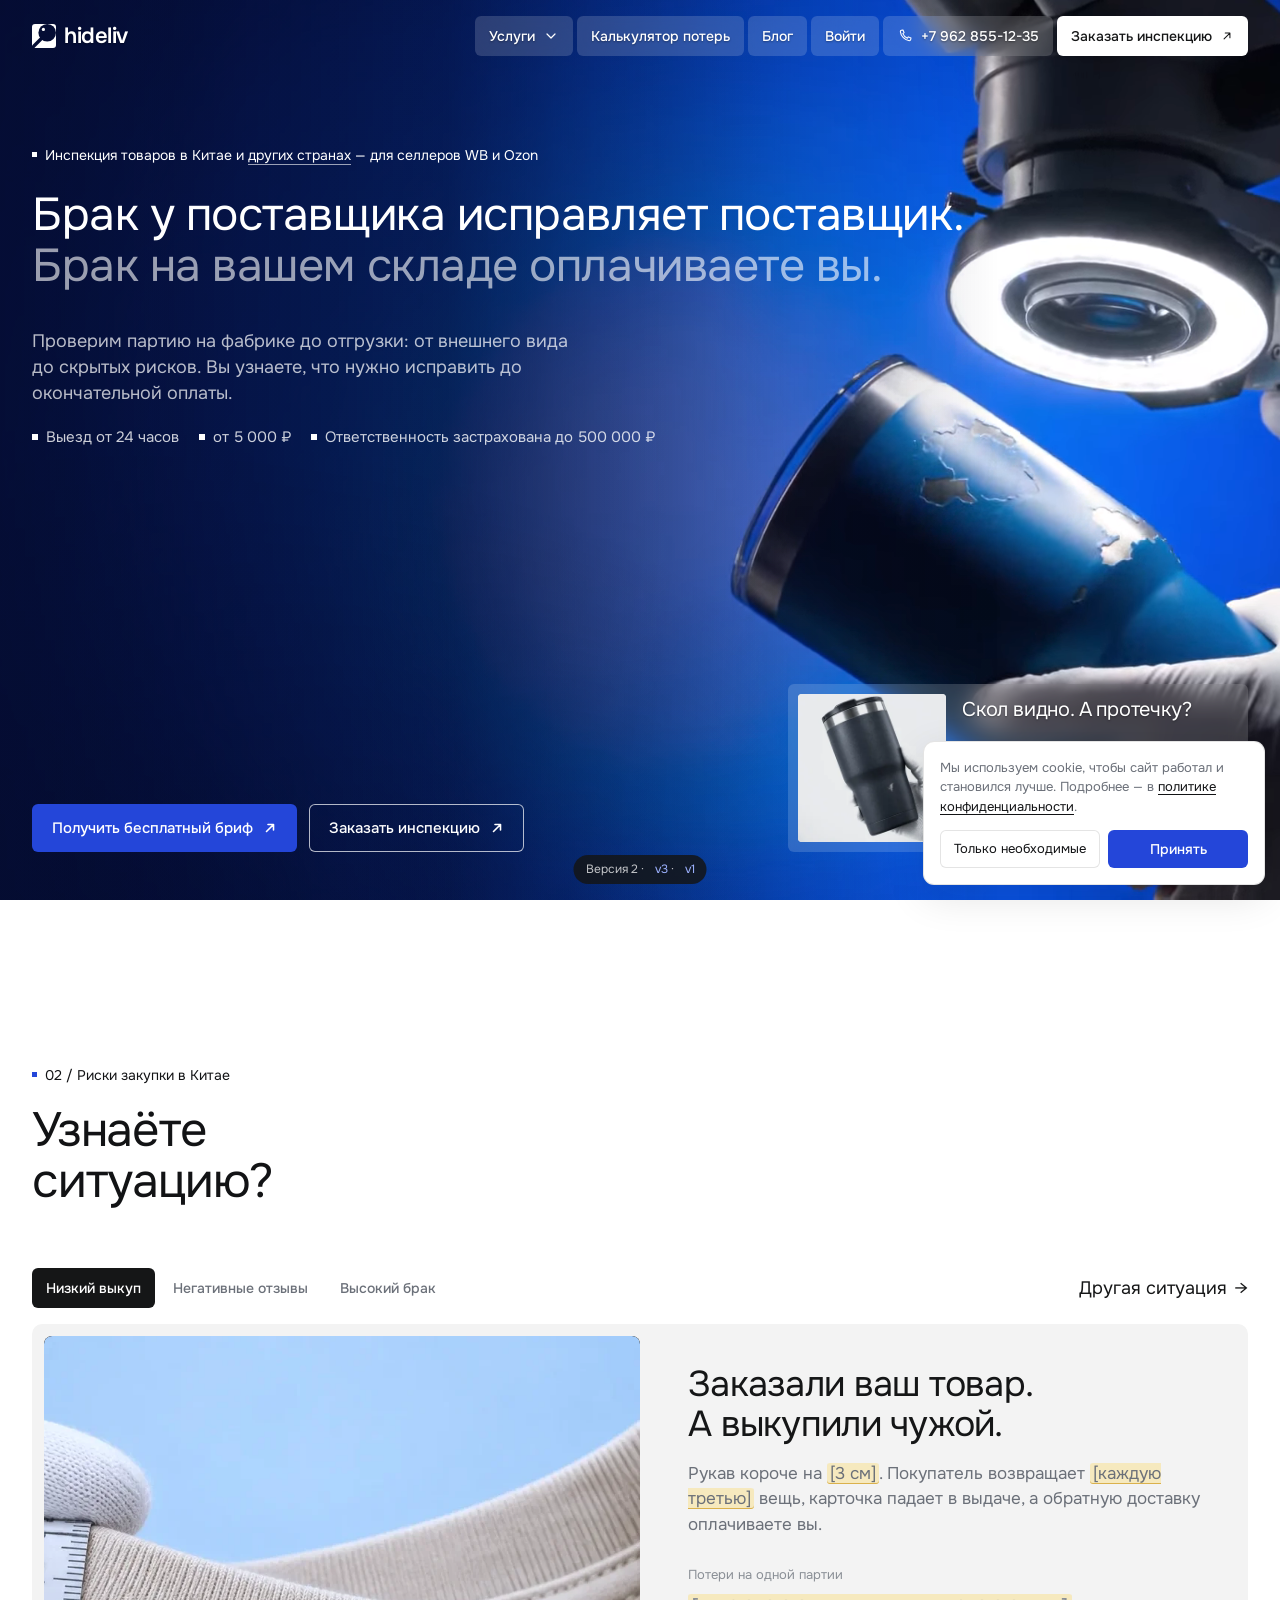
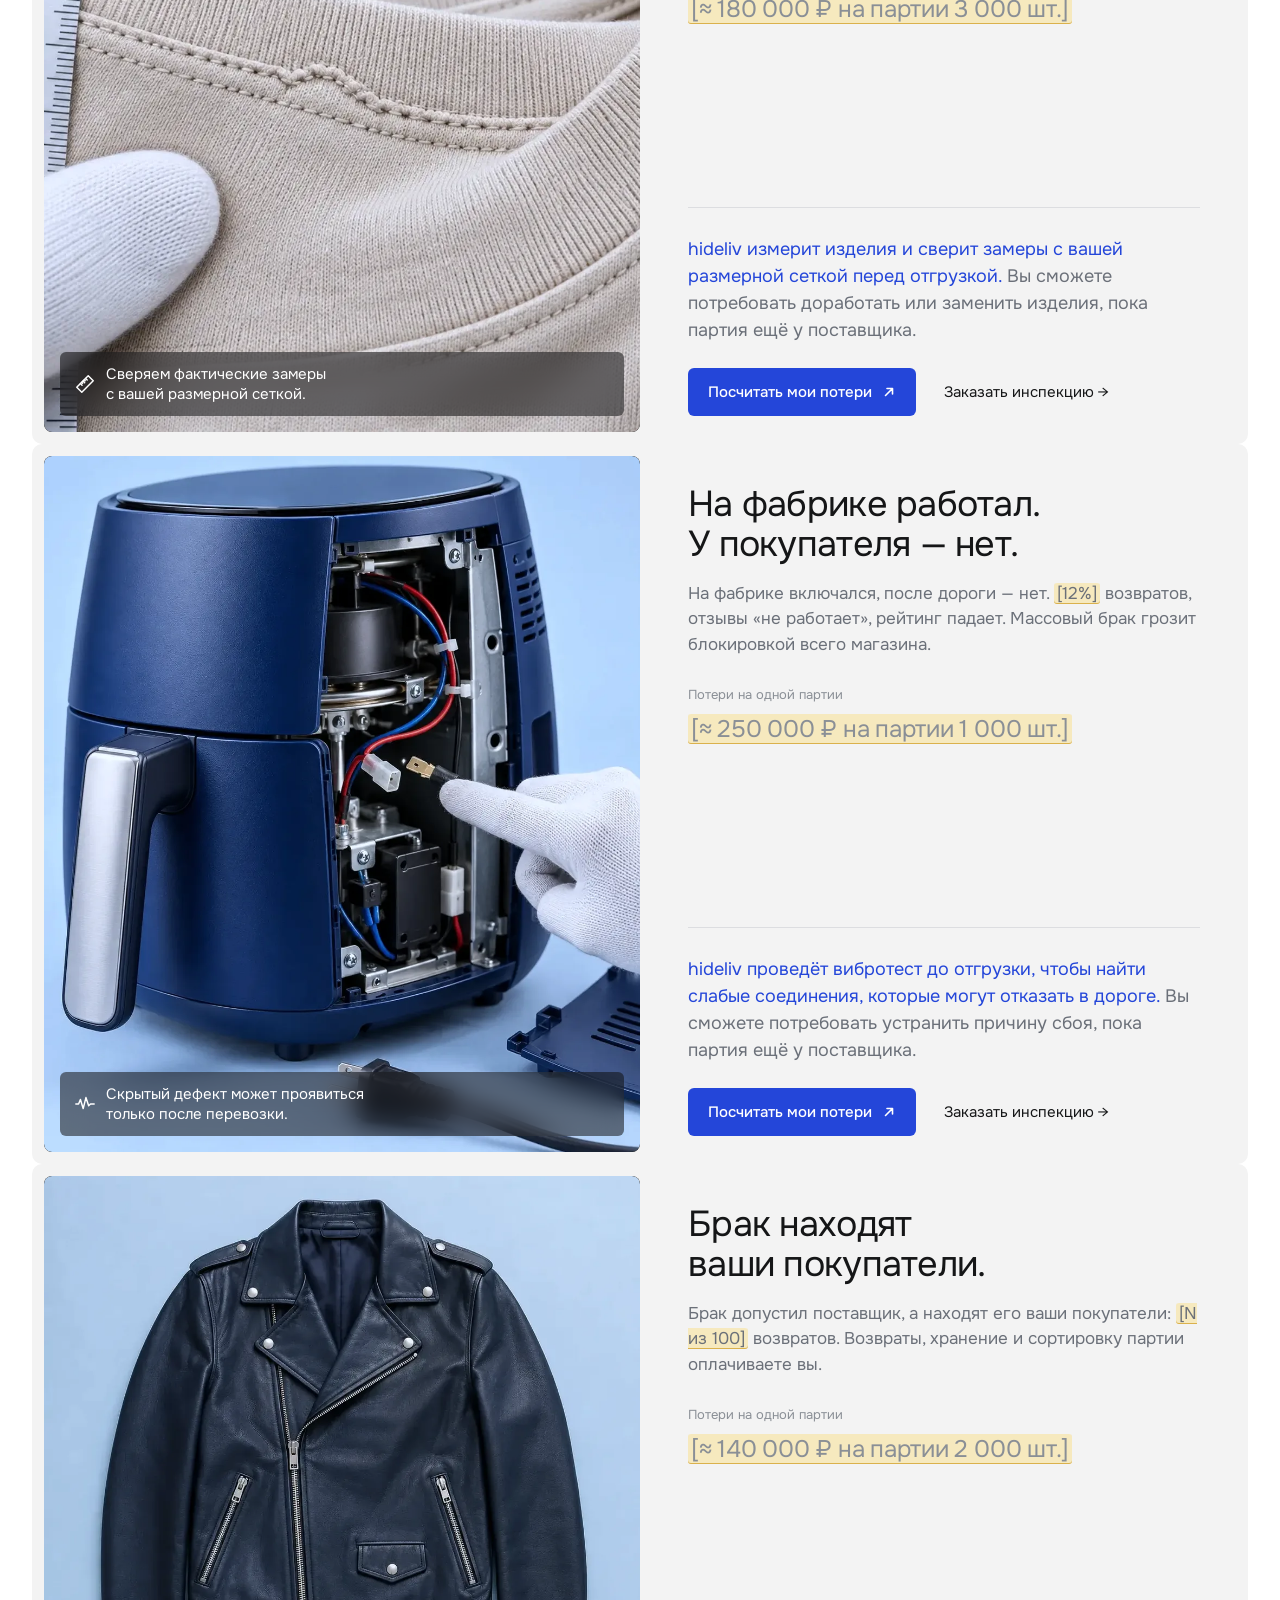
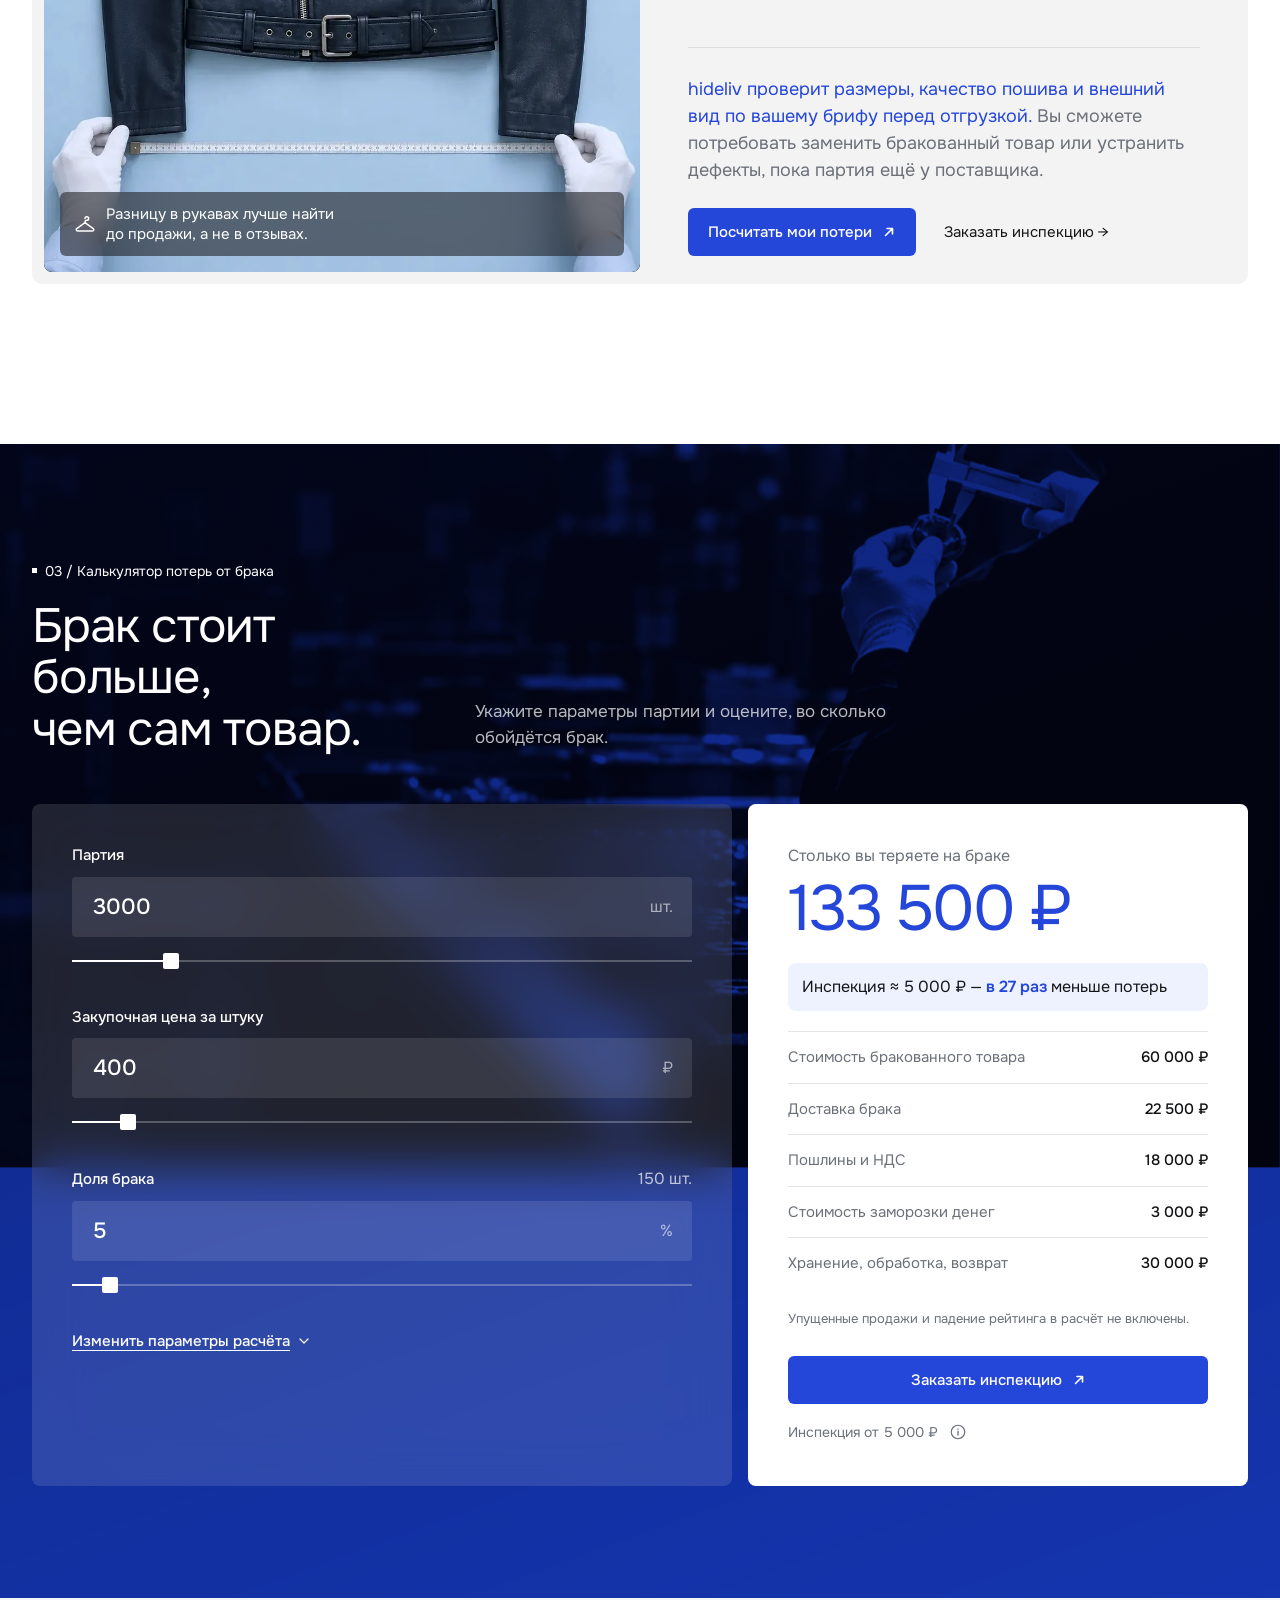
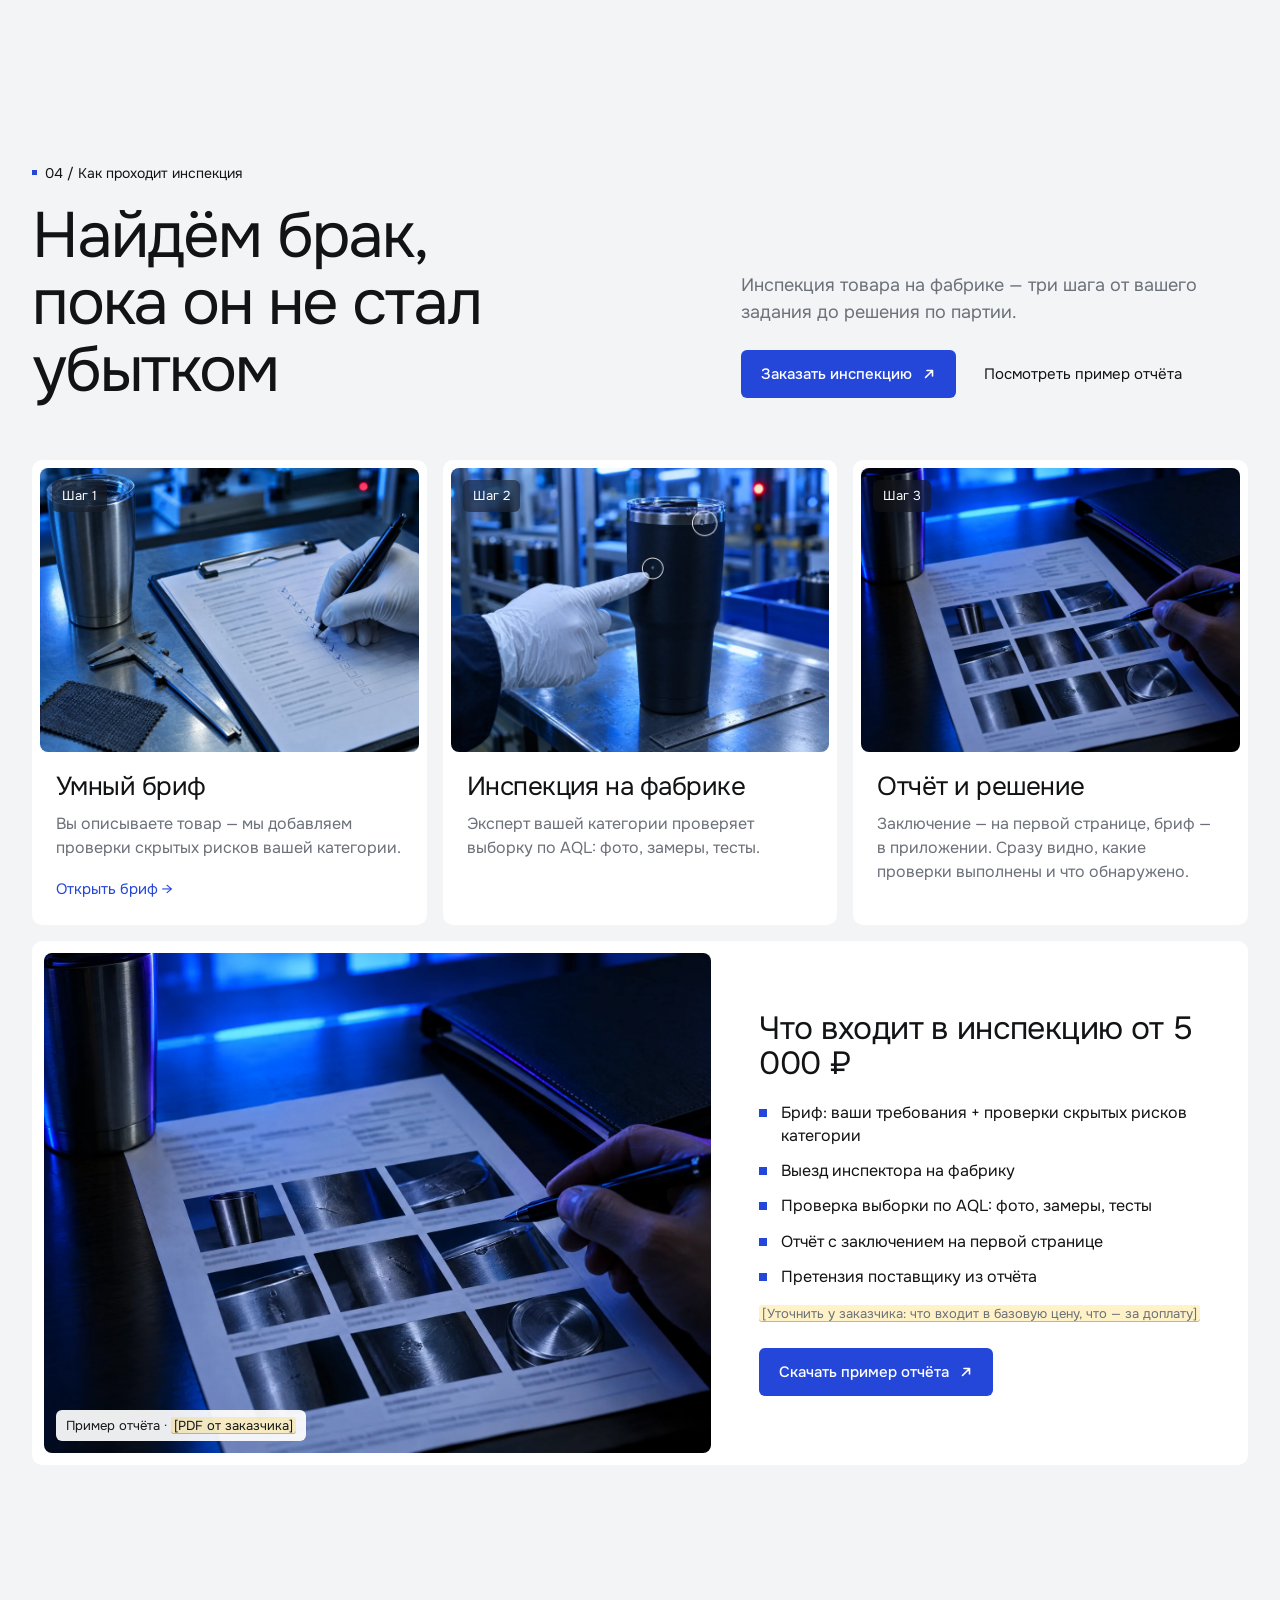
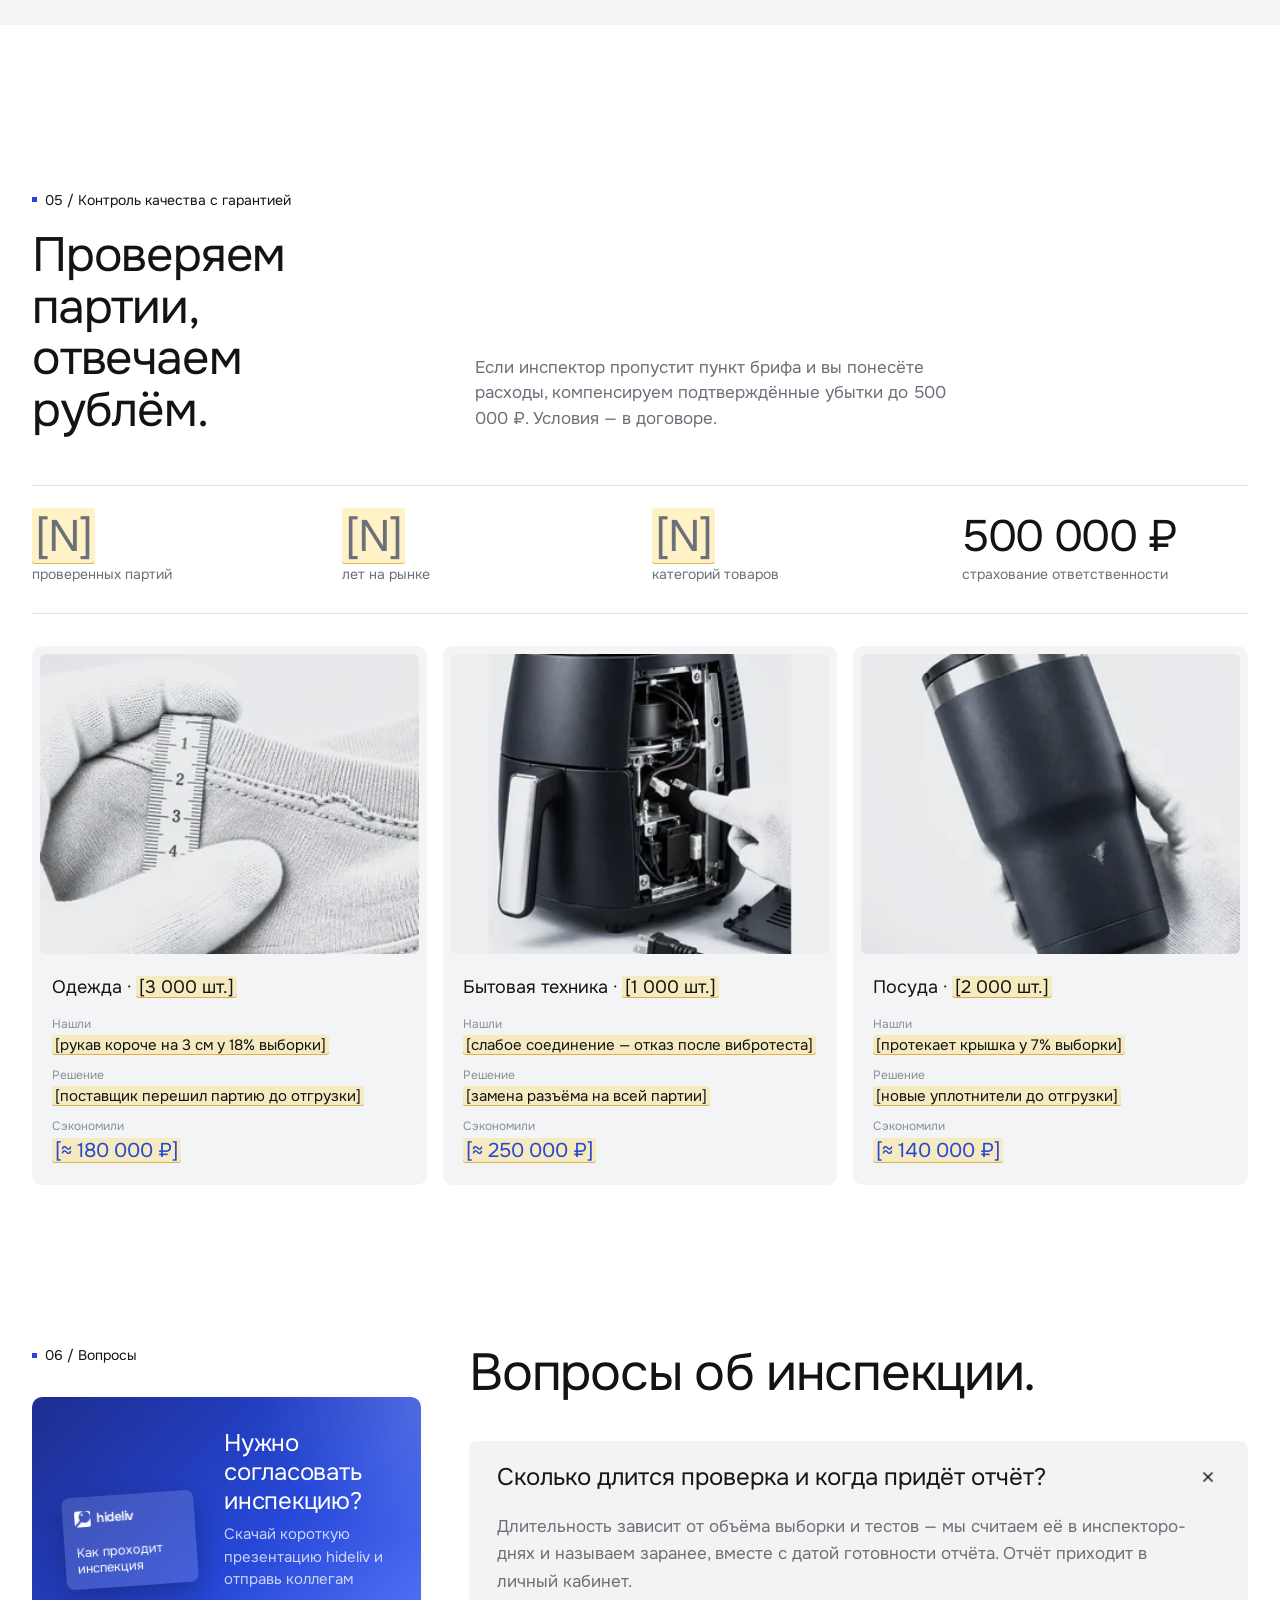
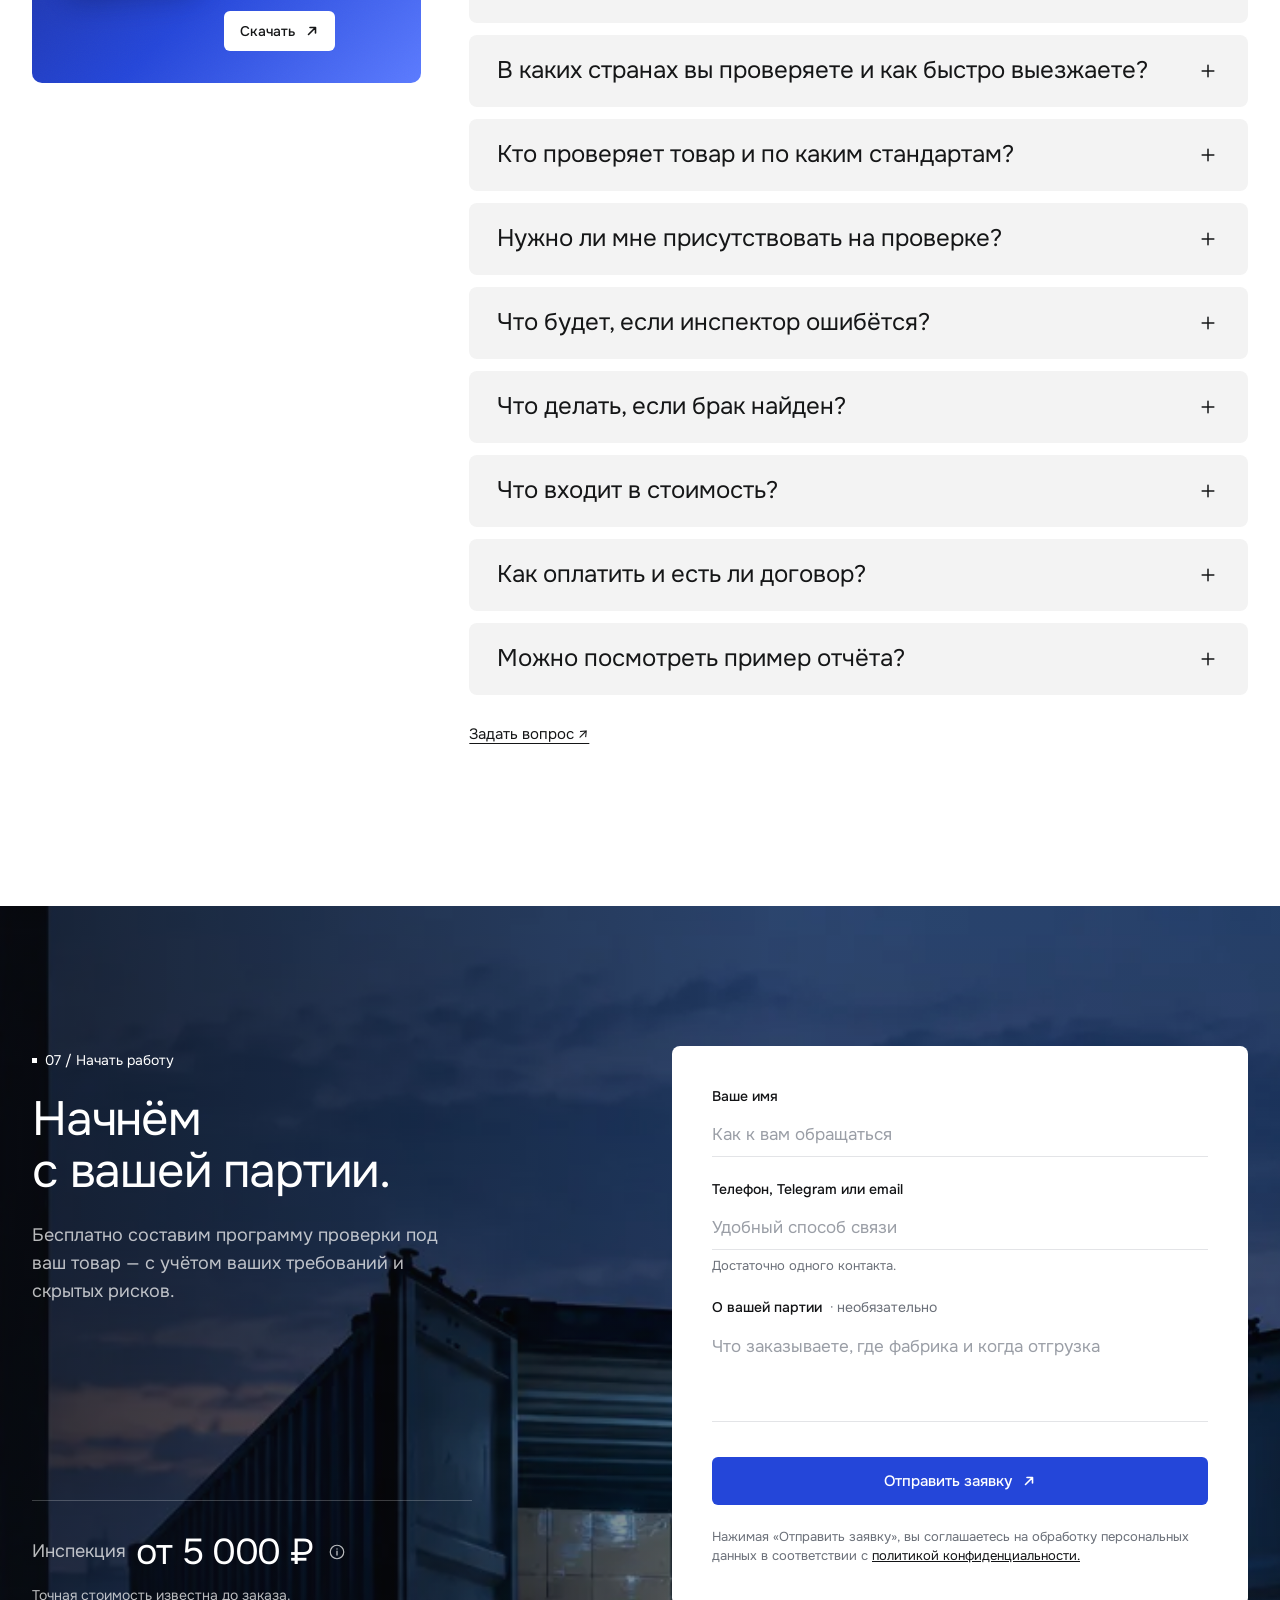
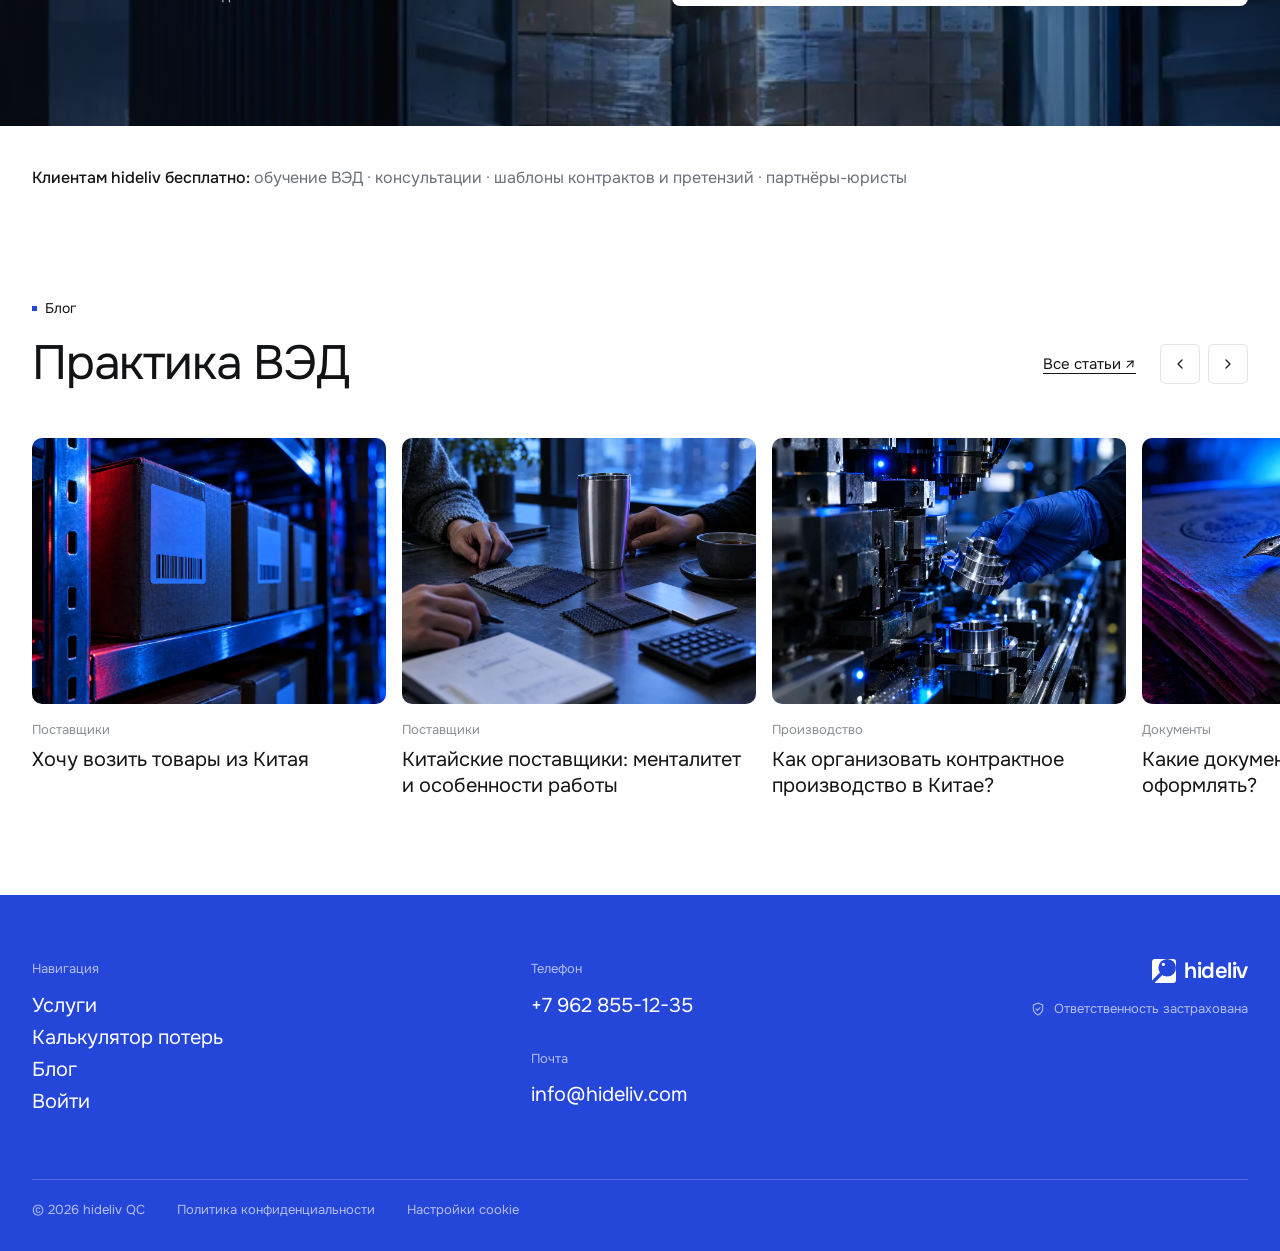
==== commit 9ca7a96c: "v3: на всех плитках историй — сумма потерь и последствие, акцентные синие плитки; плашка версии скры" ====
--- a/v2.html
+++ b/v2.html
@@ -223,7 +223,7 @@
 </script>
 <style>
 .v2-bar{position:fixed;left:50%;bottom:16px;transform:translateX(-50%);z-index:80;padding:6px 12px;border-radius:999px;background:rgba(21,22,23,.85);color:rgba(255,255,255,.75);font-size:12px;line-height:1.4;white-space:nowrap}
-@media (max-width:760px){.v2-bar{bottom:auto;top:66px;left:auto;right:8px;transform:none}}
+@media (max-width:760px){.v2-bar{display:none}}
 .v2-bar a{color:#9DB2FF;text-decoration:none;margin-left:8px;white-space:nowrap}
 .ph{font-size:inherit!important;line-height:inherit;background:rgba(255,196,0,.22);box-shadow:inset 0 -1px 0 rgba(200,140,0,.6);border-radius:3px;padding:0 3px;color:inherit}
 .hero-facts{display:flex;flex-wrap:wrap;gap:8px 20px;margin-top:20px;font-size:15px;color:rgba(255,255,255,.8)}
